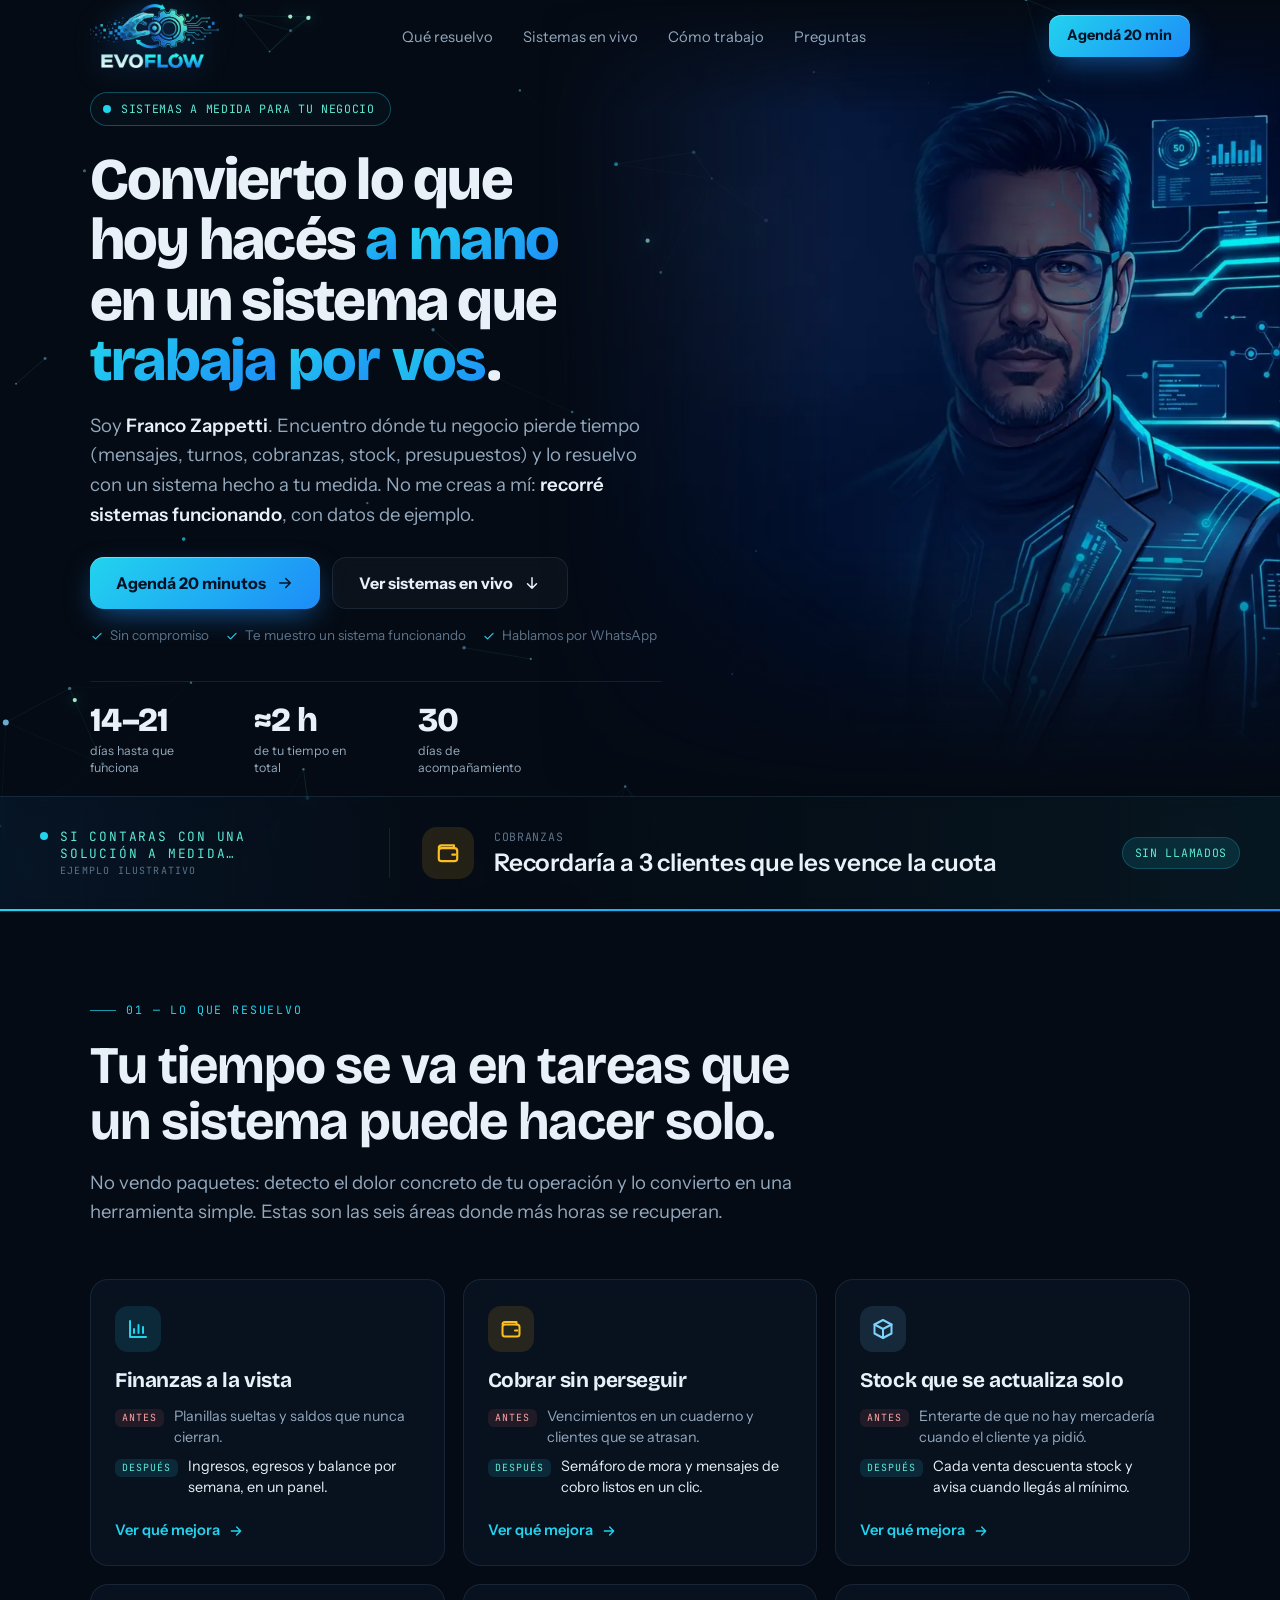
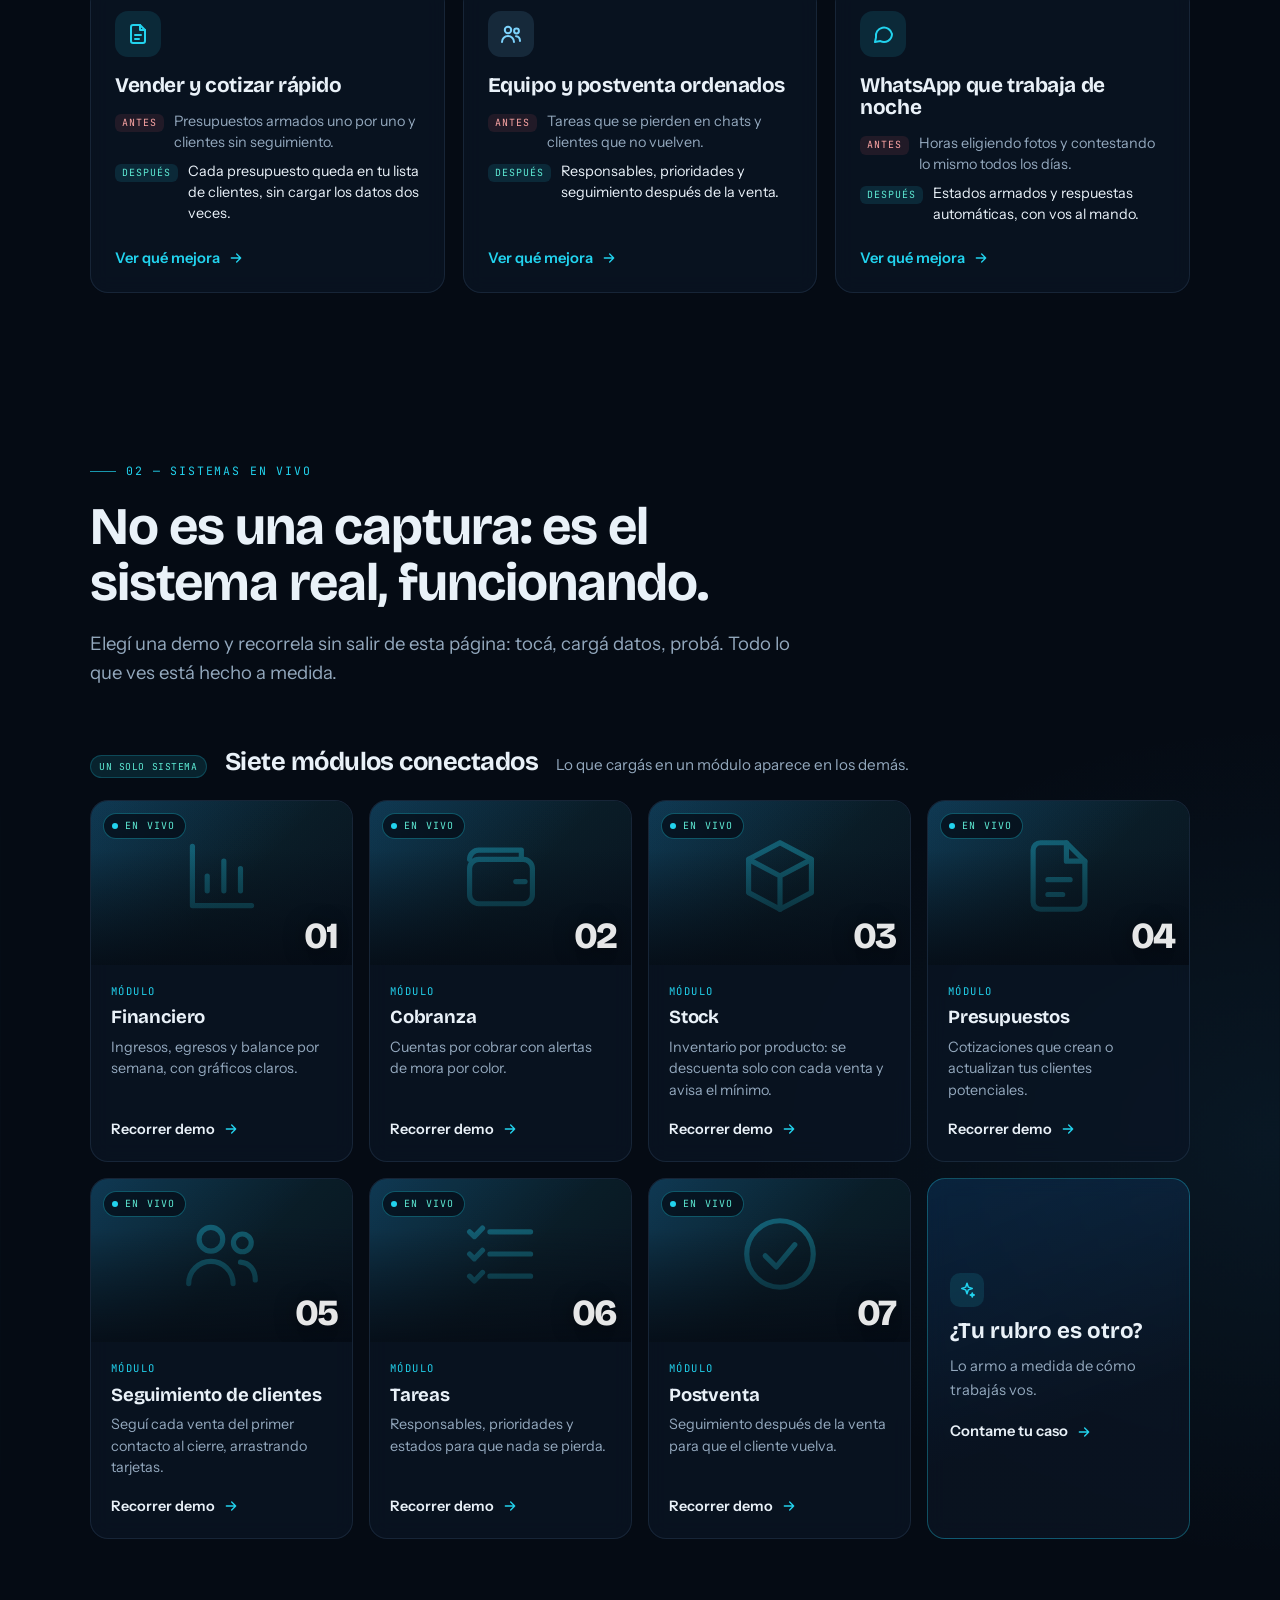
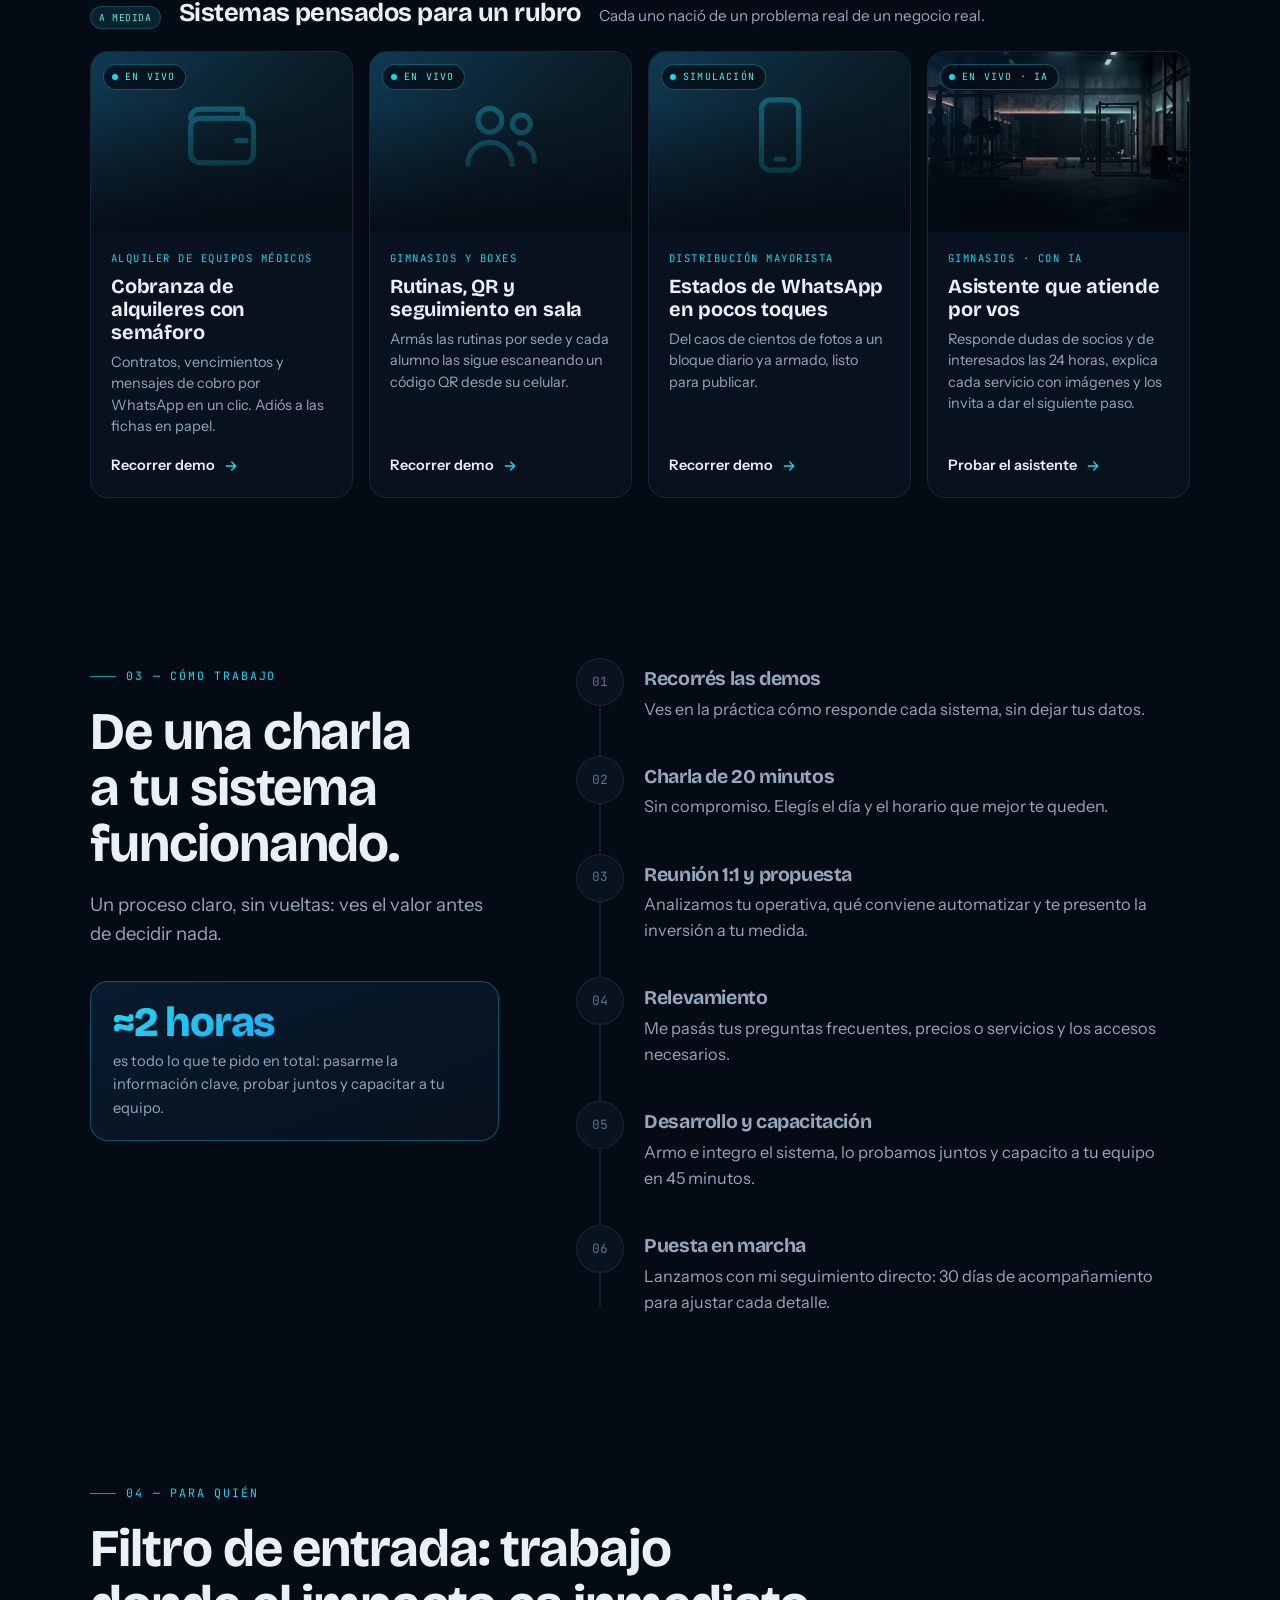
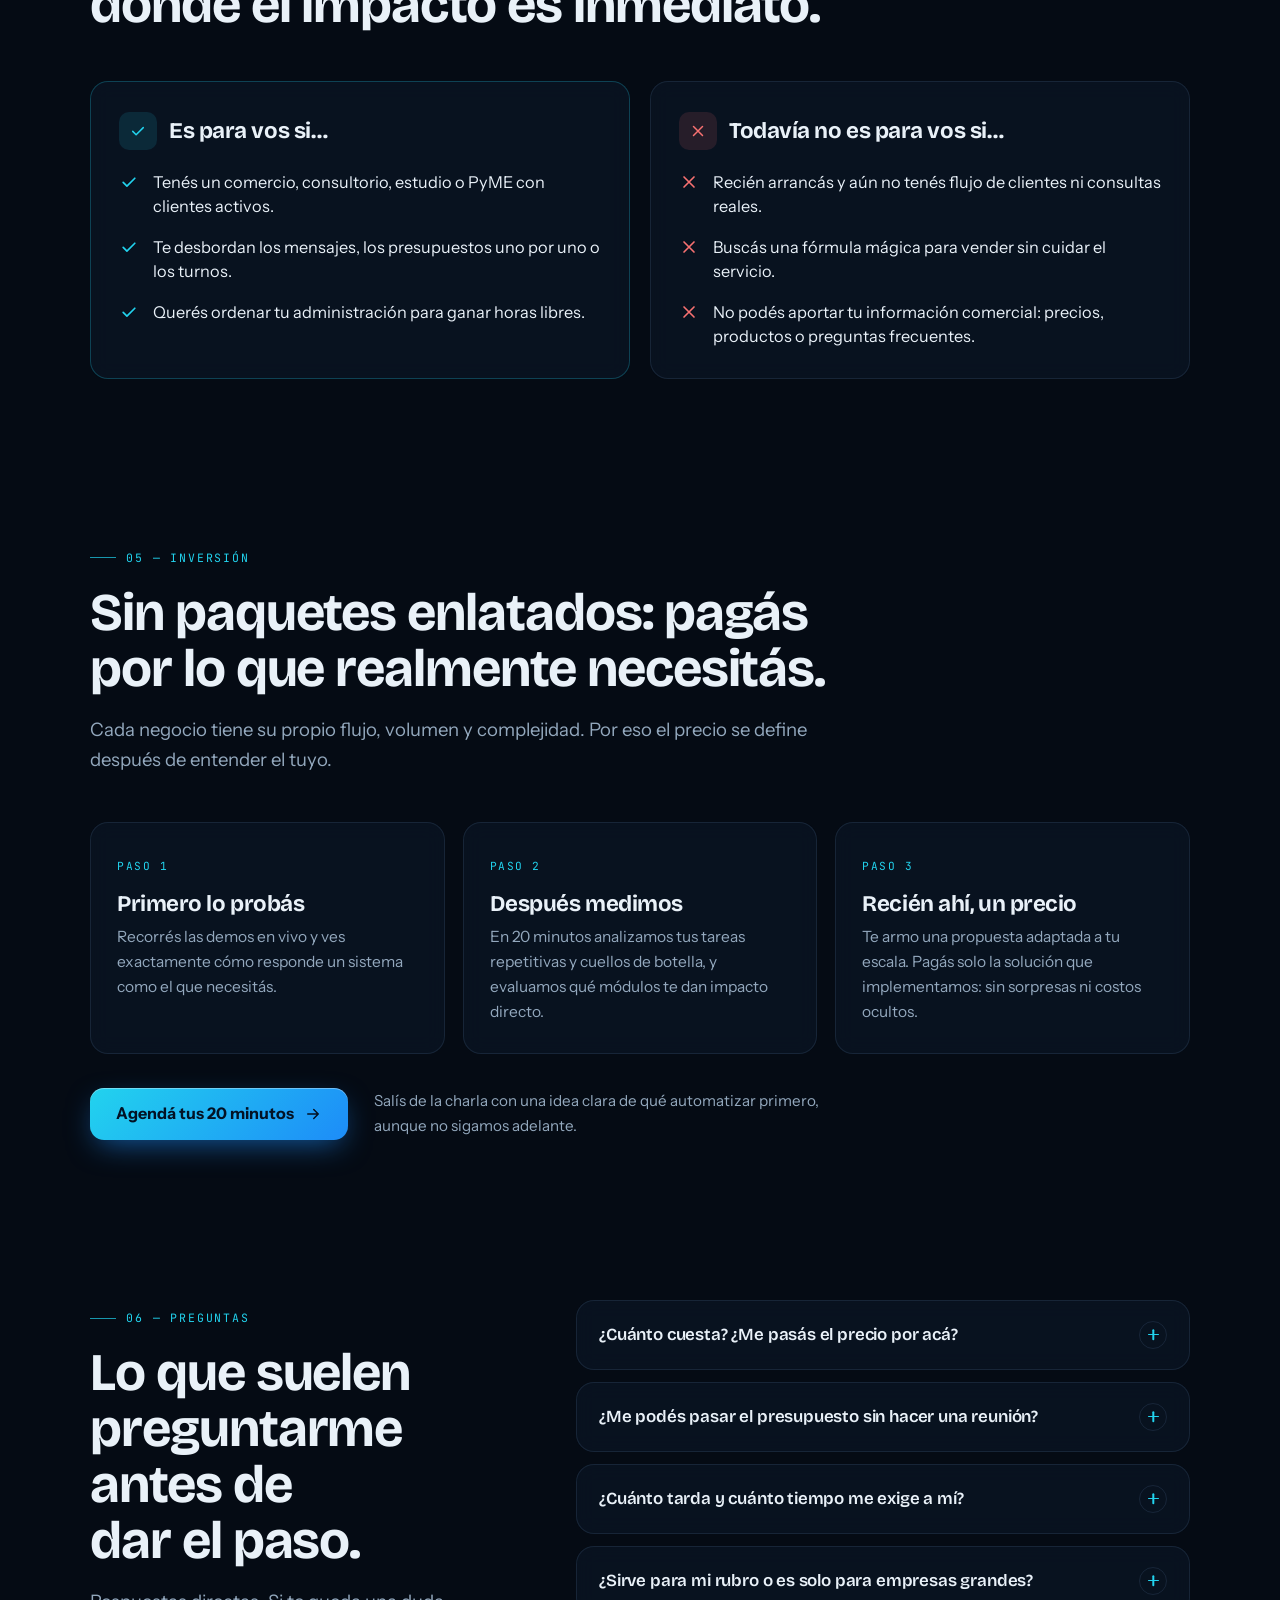
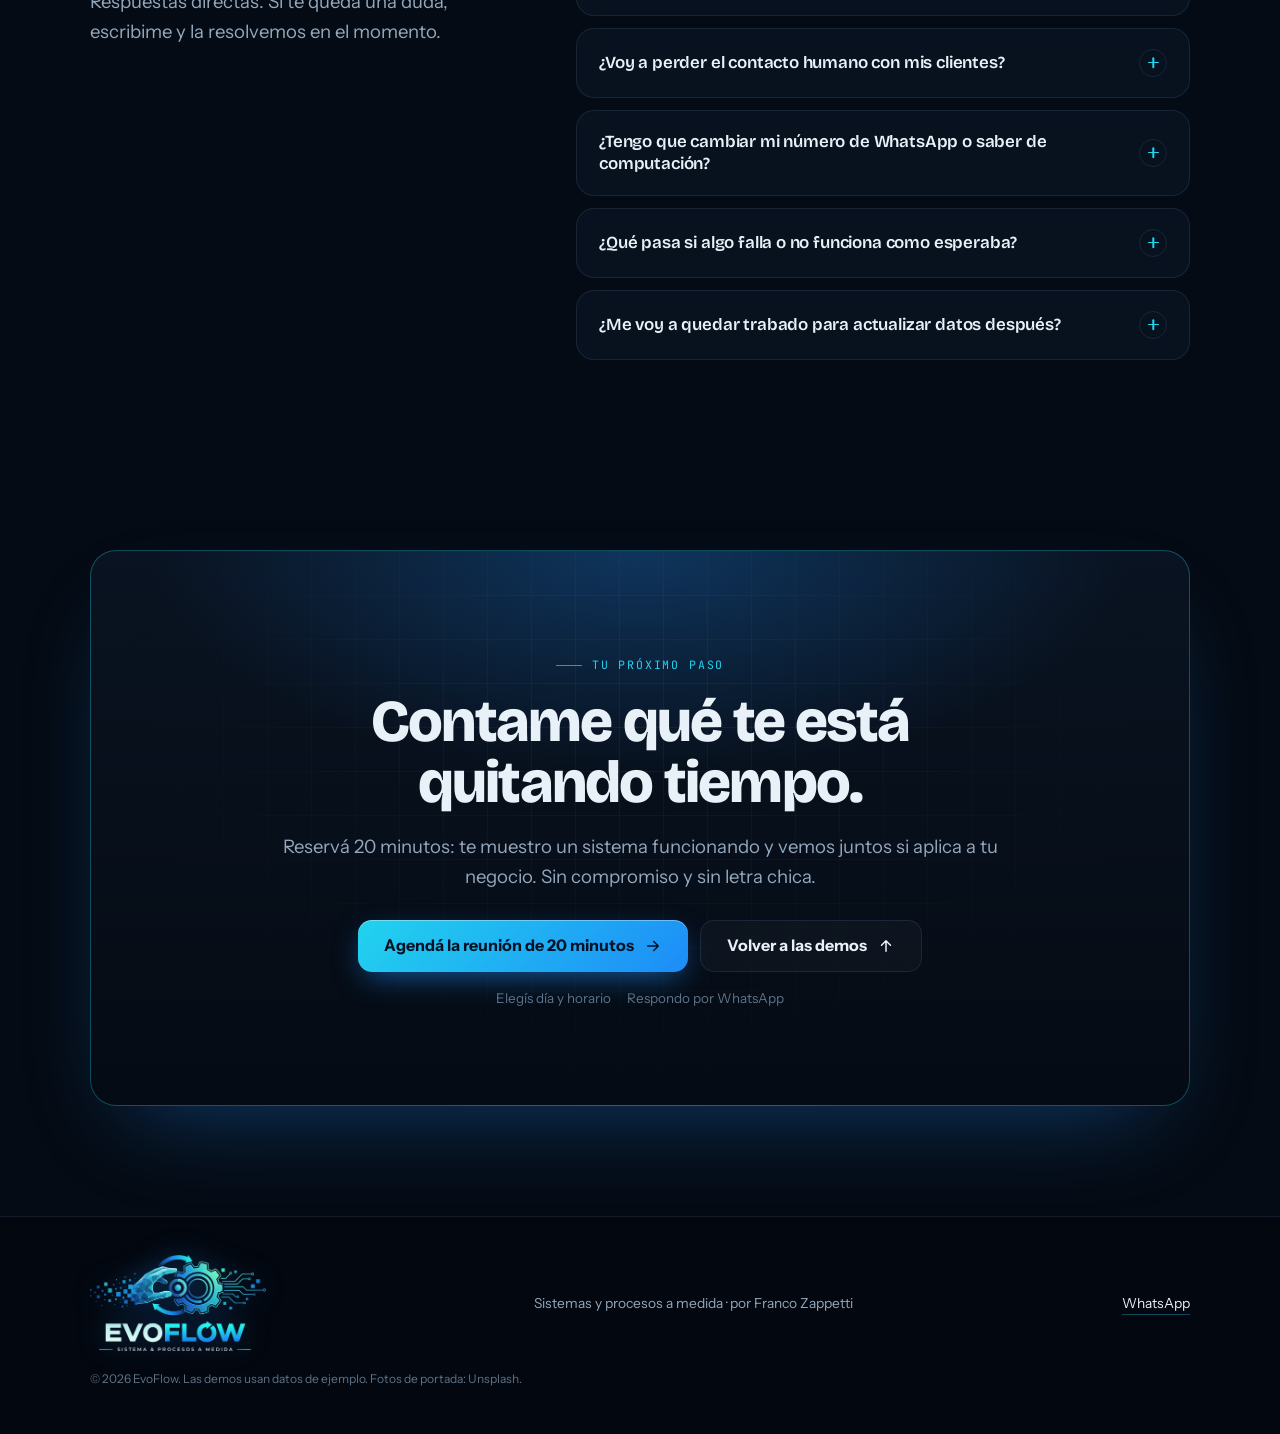
==== index.html @ 4f6dc331 "Add files via upload" ====
<!DOCTYPE html>
<html lang="es-AR">
<head>
<meta charset="utf-8">
<meta name="viewport" content="width=device-width,initial-scale=1,viewport-fit=cover">
<title>EvoFlow · Sistemas y procesos a medida | Franco Zappetti</title>
<meta name="description" content="Convierto lo que hoy hacés a mano en un sistema que trabaja por vos: cobranzas, stock, presupuestos, turnos y WhatsApp. Recorré demos reales y agendá 20 minutos.">
<meta name="theme-color" content="#050b14">
<meta property="og:type" content="website">
<meta property="og:locale" content="es_AR">
<meta property="og:title" content="EvoFlow · Sistemas y procesos a medida | Franco Zappetti">
<meta property="og:description" content="Convierto lo que hoy hacés a mano en un sistema que trabaja por vos: cobranzas, stock, presupuestos, turnos y WhatsApp. Recorré demos reales y agendá 20 minutos.">
<link rel="icon" type="image/webp" href="assets/evoflow-icon.webp">
<link rel="preload" as="image" href="hero-bg.webp" type="image/webp" fetchpriority="high">
<link rel="preconnect" href="https://fonts.googleapis.com">
<link rel="preconnect" href="https://fonts.gstatic.com" crossorigin>
<link rel="preconnect" href="https://images.unsplash.com" crossorigin>
<link rel="stylesheet" href="https://fonts.googleapis.com/css2?family=Bricolage+Grotesque:opsz,wght@12..96,600;12..96,700;12..96,800&family=Instrument+Sans:wght@400;500;600;700&family=JetBrains+Mono:wght@400;500&display=swap">
<script>document.documentElement.className+=" js"</script>
<style>
/* ==========================================================================
   EvoFlow · Portafolio comercial v3
   Sistema de diseño: azul noche + azul eléctrico/cian (acción) + aqua (luz)
   Tipografía: Bricolage Grotesque (títulos) · Instrument Sans (texto) · JetBrains Mono (etiquetas)
   ========================================================================== */
:root{
  --bg:#050b14; --bg-2:#08131f;
  --panel:rgba(11,21,36,.72); --panel-solid:#0b1524;
  --line:rgba(148,197,255,.11); --line-2:rgba(34,211,238,.32);
  --tx:#e9f1f8; --mut:#93a8bd; --dim:#5d7389;
  --em:#1d8cf8; --em-2:#22d3ee; --em-3:#5eead4; --cy:#7dd3fc;
  --red:#f87171; --amber:#fbbf24;
  --grad:linear-gradient(135deg,#22d3ee 0%,#1d8cf8 100%);
  --f-display:"Bricolage Grotesque","Segoe UI",system-ui,sans-serif;
  --f-body:"Instrument Sans","Segoe UI",system-ui,-apple-system,sans-serif;
  --f-mono:"JetBrains Mono",ui-monospace,SFMono-Regular,Menlo,Consolas,monospace;
  --r-s:12px; --r-m:18px; --r-l:26px;
  --gut:clamp(18px,4.5vw,40px);
  --maxw:1180px;
  --ease:cubic-bezier(.22,.8,.24,1);
}
*{box-sizing:border-box;margin:0;padding:0}
html{scroll-behavior:smooth;-webkit-text-size-adjust:100%;background:var(--bg)}
body{
  font-family:var(--f-body);font-size:1.02rem;line-height:1.6;color:var(--tx);
  background:
    radial-gradient(1100px 700px at 12% -10%,rgba(29,140,248,.10),transparent 60%),
    radial-gradient(900px 700px at 100% 35%,rgba(56,189,248,.07),transparent 60%),
    var(--bg);
  overflow-x:hidden;min-height:100vh;
}
img{max-width:100%;display:block}
svg{fill:none;stroke:currentColor;stroke-width:2;stroke-linecap:round;stroke-linejoin:round}
a{color:inherit;text-decoration:none}
button{font:inherit;color:inherit;background:none;border:0;cursor:pointer}
:focus-visible{outline:2px solid var(--em-2);outline-offset:3px;border-radius:6px}
::selection{background:rgba(34,211,238,.32)}
::-webkit-scrollbar{width:8px;height:8px}
::-webkit-scrollbar-track{background:var(--bg)}
::-webkit-scrollbar-thumb{background:#16283b;border-radius:6px}
::-webkit-scrollbar-thumb:hover{background:var(--em)}
.sr{position:absolute;width:1px;height:1px;overflow:hidden;clip:rect(0 0 0 0);white-space:nowrap}

/* Fondo animado (red de nodos) */
#net{position:fixed;inset:0;width:100%;height:100%;z-index:0;pointer-events:none}
main,header.nav,footer,.progress{position:relative;z-index:2}
.wrap{width:100%;max-width:var(--maxw);margin:0 auto;padding-inline:var(--gut)}
section{position:relative;padding-block:clamp(52px,6.5vw,80px);scroll-margin-top:72px}

/* Barra de progreso de lectura */
.progress{position:fixed;top:0;left:0;height:2px;width:100%;z-index:200;transform-origin:0 50%;transform:scaleX(0);background:var(--grad);box-shadow:0 0 12px rgba(34,211,238,.7)}

/* Tipografía base */
.eyebrow{font-family:var(--f-mono);font-size:.72rem;letter-spacing:.16em;text-transform:uppercase;color:var(--em-2);display:inline-flex;align-items:center;gap:10px;margin-bottom:18px}
.eyebrow::before{content:"";width:26px;height:1px;background:var(--em-2);opacity:.7}
h1,h2,h3{font-family:var(--f-display);letter-spacing:-.02em;line-height:1.06;font-weight:700}
h2.title{font-size:clamp(1.95rem,4.8vw,3.3rem);max-width:20ch;text-wrap:balance}
h2.title.wide{max-width:26ch}
.lead{color:var(--mut);font-size:clamp(1rem,1.7vw,1.16rem);max-width:60ch;margin-top:18px;text-wrap:pretty}
.lead strong{color:var(--tx);font-weight:600}
.hl{background:var(--grad);-webkit-background-clip:text;background-clip:text;color:transparent}
.mono{font-family:var(--f-mono)}

/* Botones */
.btn{position:relative;display:inline-flex;align-items:center;justify-content:center;gap:10px;min-height:52px;padding:14px 26px;border-radius:14px;font-weight:700;font-size:1rem;line-height:1.2;text-align:center;transition:transform .25s var(--ease),box-shadow .25s var(--ease),background .25s,border-color .25s;overflow:hidden;isolation:isolate}
.btn svg{width:18px;height:18px;flex:none;transition:transform .25s var(--ease)}
.btn-primary{color:#031225;background:var(--grad);box-shadow:0 10px 30px -8px rgba(29,140,248,.65),inset 0 1px 0 rgba(255,255,255,.35)}
.btn-primary::after{content:"";position:absolute;inset:0;background:linear-gradient(105deg,transparent 30%,rgba(255,255,255,.55) 50%,transparent 70%);transform:translateX(-120%);z-index:-1;animation:sweep 4.5s var(--ease) infinite 1.2s}
.btn-primary:hover{transform:translateY(-2px);box-shadow:0 16px 38px -8px rgba(29,140,248,.85),inset 0 1px 0 rgba(255,255,255,.4)}
.btn-primary:hover svg{transform:translateX(4px)}
.btn-ghost{color:var(--tx);border:1px solid var(--line);background:rgba(255,255,255,.03);backdrop-filter:blur(8px)}
.btn-ghost:hover{border-color:var(--line-2);background:rgba(34,211,238,.07);transform:translateY(-2px)}
.btn-ghost:hover svg{transform:translateY(3px)}
.btn-sm{min-height:42px;padding:9px 18px;font-size:.9rem;border-radius:12px}
@keyframes sweep{0%,60%{transform:translateX(-120%)}100%{transform:translateX(120%)}}

/* Header */
header.nav{position:fixed;top:0;left:0;right:0;z-index:150;transition:background .3s,border-color .3s,backdrop-filter .3s;border-bottom:1px solid transparent}
header.nav.scrolled{background:rgba(5,11,20,.78);backdrop-filter:blur(16px);-webkit-backdrop-filter:blur(16px);border-color:var(--line)}
.nav-in{display:flex;align-items:center;justify-content:space-between;gap:16px;height:72px}
.brand{display:flex;align-items:center;gap:11px;font-family:var(--f-display);font-weight:800;font-size:1.28rem;letter-spacing:-.02em}
.brand img{width:auto;height:38px;object-fit:contain;filter:drop-shadow(0 0 10px rgba(29,140,248,.45))}
.brand span{text-transform:uppercase;letter-spacing:.01em}
.brand em{font-style:normal;background:linear-gradient(90deg,#22d3ee,#1d8cf8);-webkit-background-clip:text;background-clip:text;color:transparent}
.nav-links{display:flex;gap:30px;list-style:none}
.nav-links a{font-size:.92rem;color:var(--mut);transition:color .2s;position:relative;padding:6px 0}
.nav-links a::after{content:"";position:absolute;left:0;right:0;bottom:0;height:1px;background:var(--em-2);transform:scaleX(0);transform-origin:0 50%;transition:transform .3s var(--ease)}
.nav-links a:hover{color:var(--tx)}.nav-links a:hover::after{transform:scaleX(1)}

/* Hero */
.hero{min-height:100svh;padding-top:104px;padding-bottom:56px;display:flex;align-items:center;overflow:hidden}
.hero-portrait{position:absolute;top:0;right:0;width:58%;height:100%;z-index:1;pointer-events:none;
  -webkit-mask-image:linear-gradient(90deg,transparent 0%,#000 40%),linear-gradient(180deg,transparent 0,#000 14%,#000 68%,transparent 100%);
  -webkit-mask-composite:source-in;mask-image:linear-gradient(90deg,transparent 0%,#000 40%),linear-gradient(180deg,transparent 0,#000 14%,#000 68%,transparent 100%);mask-composite:intersect}
.hero-portrait img{width:100%;height:100%;object-fit:cover;object-position:60% 18%;mix-blend-mode:screen;opacity:.95;transition:transform .4s ease-out;will-change:transform}
.hero-grid{position:relative;z-index:3;display:grid;grid-template-columns:minmax(0,1.08fr) minmax(0,.92fr);gap:40px;align-items:center;width:100%}
.pill{display:inline-flex;align-items:center;gap:10px;padding:7px 15px 7px 12px;border-radius:99px;border:1px solid var(--line-2);background:rgba(8,19,31,.7);backdrop-filter:blur(10px);font-family:var(--f-mono);font-size:.72rem;letter-spacing:.06em;color:var(--em-3);text-transform:uppercase;margin-bottom:24px}
.dot{width:8px;height:8px;border-radius:50%;background:var(--em-2);box-shadow:0 0 0 0 rgba(34,211,238,.6);animation:ping 2.2s infinite;flex:none}
@keyframes ping{0%{box-shadow:0 0 0 0 rgba(34,211,238,.55)}80%,100%{box-shadow:0 0 0 10px rgba(34,211,238,0)}}
.hero h1{font-size:clamp(2.1rem,4.6vw,3.7rem);font-weight:800;line-height:1.02;letter-spacing:-.03em;text-wrap:balance}
.hero .lead{max-width:54ch;margin-top:20px}
.cta-row{display:flex;flex-wrap:wrap;gap:12px;margin-top:28px}
.micro{margin-top:16px;font-size:.84rem;color:var(--dim);display:flex;flex-wrap:wrap;gap:6px 16px}
.micro span{display:inline-flex;align-items:center;gap:6px}
.micro svg{width:14px;height:14px;color:var(--em-2)}
.proof{display:grid;grid-template-columns:repeat(3,auto);justify-content:start;gap:clamp(18px,4vw,44px);margin-top:34px;padding-top:22px;border-top:1px solid var(--line)}
.proof b{display:block;font-family:var(--f-display);font-size:clamp(1.5rem,3vw,2.1rem);font-weight:800;letter-spacing:-.02em;line-height:1}
.proof span{display:block;margin-top:6px;font-size:.78rem;color:var(--mut);max-width:15ch;line-height:1.3}
/* palabras animadas del H1 */
.js .w{display:inline-block;overflow:hidden;vertical-align:top;padding-bottom:.08em;margin-bottom:-.08em}
.js .wi{display:inline-block;transform:translateY(105%);animation:rise .9s var(--ease) forwards;animation-delay:calc(.18s + var(--i)*.06s)}
@keyframes rise{to{transform:none}}
.js .split .hl{background:none;-webkit-background-clip:border-box;background-clip:border-box;color:inherit}
.js .split .hl .wi{background:var(--grad);-webkit-background-clip:text;background-clip:text;color:transparent;padding-right:.04em}

/* Feed de actividad (capacidades en acción) */
.feed{justify-self:end;width:min(340px,100%);align-self:end;background:var(--panel);border:1px solid var(--line);border-radius:var(--r-m);backdrop-filter:blur(14px);-webkit-backdrop-filter:blur(14px);box-shadow:0 30px 60px -20px rgba(0,0,0,.7),0 0 0 1px rgba(34,211,238,.05);overflow:hidden;margin-top:auto}
.feed-h{display:flex;align-items:center;justify-content:space-between;padding:13px 16px;border-bottom:1px solid var(--line);font-family:var(--f-mono);font-size:.68rem;letter-spacing:.1em;text-transform:uppercase;color:var(--mut)}
.feed-h i{display:inline-flex;align-items:center;gap:7px;font-style:normal;color:var(--em-3)}
.ico{flex:none;width:34px;height:34px;border-radius:10px;display:grid;place-items:center;background:rgba(34,211,238,.12);color:var(--em-2)}
.ico svg{width:18px;height:18px}
.ico.warn{background:rgba(251,191,36,.12);color:var(--amber)}
.ico.info{background:rgba(125,211,252,.12);color:var(--cy)}

/* Ticker */
.ticker{padding-block:0;border-block:1px solid var(--line);background:rgba(5,11,20,.55);backdrop-filter:blur(6px);overflow:hidden}
.ticker-track{display:flex;gap:0;width:max-content;animation:marquee 40s linear infinite}
.ticker:hover .ticker-track{animation-play-state:paused}
.ticker span{display:inline-flex;align-items:center;gap:26px;padding:20px 13px 20px 0;font-family:var(--f-mono);font-size:.8rem;letter-spacing:.12em;text-transform:uppercase;color:var(--mut);white-space:nowrap}
.ticker span::after{content:"";width:6px;height:6px;border-radius:50%;background:var(--em);opacity:.7}
@keyframes marquee{to{transform:translateX(-25%)}}

/* Tarjetas base con foco de luz que sigue el cursor */
.card{position:relative;background:var(--panel);border:1px solid var(--line);border-radius:var(--r-m);backdrop-filter:blur(10px);-webkit-backdrop-filter:blur(10px);transition:transform .4s var(--ease),border-color .3s,box-shadow .4s}
.card::before{content:"";position:absolute;inset:-1px;border-radius:inherit;pointer-events:none;opacity:0;transition:opacity .35s;background:radial-gradient(360px circle at var(--mx,50%) var(--my,0%),rgba(34,211,238,.16),transparent 55%);z-index:0}
.card:hover{border-color:var(--line-2);transform:translateY(-4px);box-shadow:0 26px 50px -24px rgba(0,0,0,.8),0 0 40px -18px rgba(29,140,248,.5)}
.card:hover::before{opacity:1}
.card>*{position:relative;z-index:1}

/* 01 Lo que resuelvo */
.solve-grid{display:grid;grid-template-columns:repeat(3,1fr);gap:18px;margin-top:52px}
.solve{padding:26px 24px 22px;display:flex;flex-direction:column;gap:12px;min-height:100%}
.solve .ico{width:46px;height:46px;border-radius:13px}.solve .ico svg{width:24px;height:24px}
.solve h3{font-size:1.3rem;margin-top:6px}
.ba{display:grid;gap:8px;margin-top:2px;font-size:.9rem;line-height:1.45}
.ba p{display:grid;grid-template-columns:auto 1fr;gap:10px;align-items:baseline}
.ba i{font-style:normal;font-family:var(--f-mono);font-size:.62rem;letter-spacing:.1em;text-transform:uppercase;padding:2px 7px;border-radius:6px;white-space:nowrap}
.ba .b i{color:#fca5a5;background:rgba(248,113,113,.1)}
.ba .a i{color:var(--em-3);background:rgba(34,211,238,.12)}
.ba .b{color:var(--mut)}
.solve .more{margin-top:auto;padding-top:10px;font-weight:600;font-size:.92rem;color:var(--em-2);display:inline-flex;align-items:center;gap:8px}
.solve .more svg{width:16px;height:16px;transition:transform .25s var(--ease)}
.solve:hover .more svg{transform:translateX(5px)}

/* 02 Catálogo */
.cat-head{display:flex;flex-wrap:wrap;align-items:flex-end;justify-content:space-between;gap:24px}
.group{margin-top:60px}
.group-h{display:flex;flex-wrap:wrap;align-items:baseline;gap:6px 18px;margin-bottom:22px}
.group-h h3{font-size:clamp(1.25rem,2.4vw,1.6rem)}
.group-h p{color:var(--mut);font-size:.95rem}
.chip{font-family:var(--f-mono);font-size:.66rem;letter-spacing:.12em;text-transform:uppercase;color:var(--em-3);border:1px solid var(--line-2);border-radius:99px;padding:3px 10px;background:rgba(34,211,238,.06)}
.demos{display:grid;gap:16px}
.demos.mod{grid-template-columns:repeat(4,1fr)}
.demos.big{grid-template-columns:repeat(4,1fr);gap:16px}
.demo{display:flex;flex-direction:column;overflow:hidden;height:100%}
.cover{display:block;position:relative;aspect-ratio:16/10;overflow:hidden;background:linear-gradient(135deg,#0d2a33,#08131f);isolation:isolate}
.demos.big .cover{aspect-ratio:16/11}
.cover img{position:absolute;inset:0;width:100%;height:100%;object-fit:cover;filter:saturate(.85) brightness(.82) contrast(1.05);transform:scale(1.001);transition:transform .9s var(--ease),filter .5s}
.cover::after{content:"";position:absolute;inset:0;z-index:1;background:linear-gradient(180deg,rgba(5,11,20,.05) 30%,rgba(5,11,20,.85) 100%),linear-gradient(135deg,rgba(29,140,248,.18),transparent 55%)}
.demo:hover .cover img{transform:scale(1.07);filter:saturate(1) brightness(.95) contrast(1.05)}
.tag{position:absolute;z-index:2;top:12px;left:12px;display:inline-flex;align-items:center;gap:7px;padding:4px 10px 4px 8px;border-radius:99px;background:rgba(5,11,20,.72);backdrop-filter:blur(8px);border:1px solid rgba(34,211,238,.35);font-family:var(--f-mono);font-size:.62rem;letter-spacing:.12em;text-transform:uppercase;color:var(--em-3)}
.tag .dot{width:6px;height:6px}
.num{position:absolute;z-index:2;right:14px;bottom:10px;font-family:var(--f-display);font-weight:800;font-size:2.3rem;line-height:1;color:rgba(255,255,255,.9);letter-spacing:-.04em;text-shadow:0 2px 20px rgba(0,0,0,.6)}
.demo-b{display:flex;flex-direction:column;gap:8px;padding:18px 20px 20px;flex:1}
.demo-b .rub{font-family:var(--f-mono);font-size:.66rem;letter-spacing:.14em;text-transform:uppercase;color:var(--em-2)}
.demo-b h4{font-family:var(--f-display);font-size:1.16rem;font-weight:700;letter-spacing:-.01em;line-height:1.15}
.demos.big .demo-b h4{font-size:1.25rem}
.demo-b p{font-size:.9rem;color:var(--mut);line-height:1.5}
.demo-b .go{margin-top:auto;padding-top:8px;display:inline-flex;align-items:center;gap:8px;font-weight:600;font-size:.9rem;color:var(--tx)}
.demo .go svg{width:16px;height:16px;color:var(--em-2);transition:transform .25s var(--ease)}
.demo:hover .go svg{transform:translateX(5px)}
.demo.more{justify-content:center;align-items:flex-start;padding:26px 22px;gap:12px;background:linear-gradient(160deg,rgba(29,140,248,.16),rgba(11,21,36,.72) 65%);border-color:var(--line-2)}
.demo.more .go{margin-top:6px;font-weight:600;font-size:.92rem;display:inline-flex;align-items:center;gap:8px}
.demo.more h4{font-family:var(--f-display);font-size:1.4rem;line-height:1.1}
.demo.more p{color:var(--mut);font-size:.92rem}

/* 03 Proceso */
.proc{display:grid;grid-template-columns:minmax(0,.8fr) minmax(0,1.2fr);gap:clamp(30px,6vw,90px);align-items:start}
.proc-side{position:sticky;top:110px}
.effort{margin-top:32px;padding:20px 22px;border-radius:var(--r-m);border:1px solid var(--line-2);background:linear-gradient(160deg,rgba(29,140,248,.12),rgba(11,21,36,.6))}
.effort b{font-family:var(--f-display);font-size:2.6rem;font-weight:800;letter-spacing:-.03em;line-height:1;display:block}
.effort span{display:block;margin-top:6px;color:var(--mut);font-size:.92rem}
.steps{position:relative;list-style:none;--p:0;padding-left:0}
.steps::before,.steps::after{content:"";position:absolute;left:23px;top:8px;width:2px;border-radius:2px}
.steps::before{bottom:8px;background:var(--line)}
.steps::after{height:calc((100% - 16px)*var(--p));background:var(--grad);box-shadow:0 0 14px rgba(34,211,238,.6)}
.step{position:relative;display:grid;grid-template-columns:48px 1fr;gap:20px;padding-bottom:34px}
.step:last-child{padding-bottom:0}
.step .n{position:relative;z-index:1;width:48px;height:48px;border-radius:50%;display:grid;place-items:center;background:var(--bg-2);border:1px solid var(--line);font-family:var(--f-mono);font-size:.8rem;color:var(--dim);transition:all .5s var(--ease)}
.step.on .n{border-color:var(--em-2);color:#031225;background:var(--grad);box-shadow:0 0 0 6px rgba(34,211,238,.1),0 0 24px rgba(34,211,238,.5)}
.step h3{font-size:1.22rem;padding-top:11px;transition:color .4s}
.step p{color:var(--mut);margin-top:6px;max-width:48ch}
.step:not(.on) h3{color:var(--mut)}

/* 04 Para quién */
.fit{display:grid;grid-template-columns:1fr 1fr;gap:20px;margin-top:48px}
.fit .card{padding:30px 28px}
.fit h3{font-size:1.4rem;display:flex;align-items:center;gap:12px;margin-bottom:20px}
.fit h3 .ico{width:38px;height:38px}
.fit .no h3 .ico{background:rgba(248,113,113,.12);color:var(--red)}
.fit .yes{border-color:rgba(34,211,238,.25)}
.fit ul{list-style:none;display:grid;gap:16px}
.fit li{display:grid;grid-template-columns:22px 1fr;gap:12px;color:var(--tx);line-height:1.5}
.fit li svg{width:20px;height:20px;margin-top:2px}
.fit .yes li svg{color:var(--em-2)}.fit .no li svg{color:var(--red)}

/* 05 Inversión */
.inv{display:grid;grid-template-columns:repeat(3,1fr);gap:18px;margin-top:48px}
.inv .card{padding:28px 26px}
.inv .k{font-family:var(--f-mono);font-size:.7rem;letter-spacing:.14em;color:var(--em-2);text-transform:uppercase}
.inv h3{font-size:1.4rem;margin:14px 0 10px}
.inv p{color:var(--mut);font-size:.97rem}
.inv-cta{margin-top:34px;display:flex;flex-wrap:wrap;align-items:center;gap:18px 26px}
.inv-cta p{color:var(--mut);max-width:46ch;font-size:.95rem}

/* 06 FAQ */
.faq{display:grid;grid-template-columns:minmax(0,.8fr) minmax(0,1.2fr);gap:clamp(30px,6vw,90px);align-items:start}
.faq-list{display:grid;gap:12px}
.faq>div:first-child{position:sticky;top:110px}
@media (max-width:900px){.faq>div:first-child{position:static}}
.qa{border:1px solid var(--line);border-radius:var(--r-m);background:var(--panel);backdrop-filter:blur(10px);transition:border-color .3s,background .3s}
.qa.open{border-color:var(--line-2);background:linear-gradient(180deg,rgba(29,140,248,.07),var(--panel))}
.qa button{width:100%;display:flex;justify-content:space-between;align-items:center;gap:18px;text-align:left;padding:20px 22px;min-height:64px;font-family:var(--f-display);font-weight:600;font-size:1.06rem;line-height:1.3;letter-spacing:-.01em}
.qa button i{flex:none;width:28px;height:28px;border-radius:50%;border:1px solid var(--line);display:grid;place-items:center;position:relative;transition:transform .4s var(--ease),background .3s,border-color .3s}
.qa button i::before,.qa button i::after{content:"";position:absolute;width:11px;height:1.6px;background:var(--em-2);border-radius:2px}
.qa button i::after{transform:rotate(90deg);transition:transform .4s var(--ease)}
.qa.open button i{transform:rotate(180deg);background:rgba(34,211,238,.14);border-color:var(--line-2)}
.qa.open button i::after{transform:rotate(0)}
.ans{display:grid;grid-template-rows:0fr;transition:grid-template-rows .45s var(--ease)}
.qa.open .ans{grid-template-rows:1fr}
.ans>div{overflow:hidden}
.ans p{padding:0 22px 22px;color:var(--mut);max-width:62ch}

/* CTA final */
.final{padding-block:clamp(60px,9vw,110px)}
.final-card{position:relative;overflow:hidden;text-align:center;border-radius:var(--r-l);border:1px solid var(--line-2);padding:clamp(44px,8vw,96px) var(--gut);background:radial-gradient(700px 320px at 50% 0%,rgba(29,140,248,.28),transparent 70%),linear-gradient(180deg,rgba(11,21,36,.85),rgba(5,11,20,.9));box-shadow:0 40px 90px -40px rgba(29,140,248,.4)}
.final-card::before{content:"";position:absolute;inset:0;background-image:linear-gradient(var(--line) 1px,transparent 1px),linear-gradient(90deg,var(--line) 1px,transparent 1px);background-size:44px 44px;-webkit-mask-image:radial-gradient(ellipse at 50% 30%,#000,transparent 70%);mask-image:radial-gradient(ellipse at 50% 30%,#000,transparent 70%);opacity:.6;pointer-events:none}
.final-card>*{position:relative}
.final h2{font-size:clamp(2rem,5.4vw,3.7rem);font-weight:800;max-width:18ch;margin:0 auto;text-wrap:balance;line-height:1.03;letter-spacing:-.03em}
.final .lead{margin-inline:auto;text-align:center}
.final .cta-row{justify-content:center}
.final .micro{justify-content:center}

/* Footer */
footer{border-top:1px solid var(--line);padding:38px 0 46px;background:rgba(3,7,13,.7);backdrop-filter:blur(8px)}
.foot{display:flex;flex-wrap:wrap;justify-content:space-between;align-items:center;gap:18px 30px;color:var(--mut);font-size:.86rem}
.foot .brand{font-size:1.1rem;color:var(--tx)}.foot .brand img{width:auto;height:30px}
.foot a:not(.brand){color:var(--tx);border-bottom:1px solid var(--line-2)}
.foot small{display:block;width:100%;color:var(--dim);font-size:.75rem}

/* Botón fijo móvil */
.sticky-cta{position:fixed;left:14px;right:14px;bottom:14px;z-index:140;transform:translateY(160%);transition:transform .5s var(--ease);display:none}
.sticky-cta.show{transform:none}
.sticky-cta .btn{width:100%;box-shadow:0 14px 40px -6px rgba(0,0,0,.8),0 10px 30px -8px rgba(29,140,248,.7)}

/* Visor de demos en vivo */
.viewer{position:fixed;inset:0;z-index:300;display:none;align-items:center;justify-content:center;padding:clamp(0px,2.4vw,28px)}
.viewer.open{display:flex}
.v-back{position:absolute;inset:0;background:rgba(2,6,12,.82);backdrop-filter:blur(10px);opacity:0;transition:opacity .4s}
.v-box{position:relative;width:min(1240px,100%);height:min(880px,100%);display:flex;flex-direction:column;background:var(--panel-solid);border:1px solid var(--line-2);border-radius:var(--r-l);overflow:hidden;box-shadow:0 60px 140px -30px rgba(0,0,0,.9),0 0 80px -30px rgba(29,140,248,.5);opacity:0;transform:translateY(24px) scale(.97);transition:opacity .4s var(--ease),transform .5s var(--ease)}
.viewer.show .v-back{opacity:1}.viewer.show .v-box{opacity:1;transform:none}
.v-top{display:flex;align-items:center;gap:14px;padding:12px 16px;border-bottom:1px solid var(--line);background:rgba(8,19,31,.9)}
.v-dots{display:flex;gap:7px;flex:none}.v-dots i{width:11px;height:11px;border-radius:50%;background:#1b2c40}
.v-dots i:first-child{background:#f87171}.v-dots i:nth-child(2){background:#fbbf24}.v-dots i:nth-child(3){background:#22d3ee}
.v-url{flex:1;min-width:0;font-family:var(--f-mono);font-size:.72rem;color:var(--mut);padding:7px 14px;border-radius:99px;background:rgba(255,255,255,.04);border:1px solid var(--line);white-space:nowrap;overflow:hidden;text-overflow:ellipsis}
.v-actions{display:flex;gap:8px;flex:none}
.v-icon{width:38px;height:38px;border-radius:11px;display:grid;place-items:center;border:1px solid var(--line);color:var(--mut);transition:all .2s}
.v-icon:hover{color:var(--tx);border-color:var(--line-2);background:rgba(34,211,238,.08)}
.v-icon svg{width:18px;height:18px}
.v-icon.on{color:var(--em-2);border-color:var(--line-2);background:rgba(34,211,238,.1)}
.v-stage{position:relative;flex:1;min-height:0;display:flex;justify-content:center;background:radial-gradient(600px 300px at 50% 0%,rgba(29,140,248,.1),transparent),#040910;overflow:hidden}
.v-frame{position:relative;width:100%;height:100%;background:#fff;transition:width .5s var(--ease),border-radius .5s,margin .5s;margin:0}
.v-stage.phone{padding:18px 0}
.v-stage.phone .v-frame{width:min(410px,100%);border-radius:26px;border:6px solid #16283b;box-shadow:0 30px 60px -20px rgba(0,0,0,.8)}
.v-frame iframe{position:absolute;inset:0;width:100%;height:100%;border:0;background:#fff;border-radius:inherit}
.v-load{position:absolute;inset:0;display:grid;place-items:center;background:var(--bg-2);color:var(--mut);font-family:var(--f-mono);font-size:.78rem;letter-spacing:.08em;text-transform:uppercase;z-index:2;transition:opacity .4s;border-radius:inherit}
.v-load.hide{opacity:0;pointer-events:none}
.v-load span{display:flex;align-items:center;gap:12px}
.v-load span::before{content:"";width:18px;height:18px;border-radius:50%;border:2px solid var(--line);border-top-color:var(--em-2);animation:spin .8s linear infinite}
@keyframes spin{to{transform:rotate(360deg)}}
.v-foot{display:flex;flex-wrap:wrap;align-items:center;justify-content:space-between;gap:10px 18px;padding:14px 18px;border-top:1px solid var(--line);background:rgba(8,19,31,.95)}
.v-note{font-size:.8rem;color:var(--dim);max-width:58ch;line-height:1.4}
.v-note b{color:var(--mut);font-weight:600}
.v-foot .grp{display:flex;gap:10px;flex-wrap:wrap}
body.lock{overflow:hidden}

/* Reveal al hacer scroll */
.js [data-r]{opacity:0;transform:translateY(26px);transition:opacity .9s var(--ease),transform .9s var(--ease);transition-delay:calc(var(--d,0) * 90ms)}
.js [data-r].in{opacity:1;transform:none}

/* Responsive */
@media (max-width:1080px){
  .demos.mod{grid-template-columns:repeat(3,1fr)}
  .solve-grid{grid-template-columns:repeat(2,1fr)}
}
@media (max-width:900px){
  .nav-links{display:none}
  .hero{align-items:flex-start;padding-top:96px}
  .hero-grid{grid-template-columns:1fr;gap:34px}
  .hero-portrait{width:100%;height:68svh;
    -webkit-mask-image:linear-gradient(180deg,#000 0,#000 40%,transparent 100%);mask-image:linear-gradient(180deg,#000 0,#000 40%,transparent 100%);-webkit-mask-composite:source-over;mask-composite:add}
  .hero-portrait img{opacity:.36;object-position:68% 4%}
  .feed{justify-self:stretch;width:100%}
    .proc,.faq{grid-template-columns:1fr}
  .proc-side{position:static}
  .demos.big{grid-template-columns:repeat(2,1fr)}
  .fit,.inv{grid-template-columns:1fr}
  .sticky-cta{display:block}
  .v-url{display:none}
  .v-actions{margin-left:auto}
}
@media (max-width:700px){
  section{padding-block:68px}
  .solve-grid{grid-template-columns:1fr;margin-top:38px}
  .cta-row .btn{width:100%}
  .proof{grid-template-columns:repeat(3,1fr);gap:14px}
  .proof span{font-size:.72rem}
  .demos.mod,.demos.big{display:flex;overflow-x:auto;scroll-snap-type:x mandatory;gap:14px;margin-inline:calc(var(--gut) * -1);padding:4px var(--gut) 18px;scrollbar-width:none}
  .demos.mod::-webkit-scrollbar,.demos.big::-webkit-scrollbar{display:none}
  .demos.mod>*,.demos.big>*{flex:0 0 76%;scroll-snap-align:center}
  .viewer{padding:0}.v-box{height:100%;border-radius:0;border:0}
  .v-stage.phone{padding:0}
  .v-stage.phone .v-frame{width:100%;border:0;border-radius:0;box-shadow:none}
  #btnDevice{display:none}
  .v-foot .grp{width:100%}.v-foot .btn{flex:1}
  .nav-in .btn-sm{padding:9px 14px}
}
@media (prefers-reduced-motion:reduce){
  html{scroll-behavior:auto}
  *,*::before,*::after{animation-duration:.001ms !important;animation-iteration-count:1 !important;transition-duration:.001ms !important}
  .js .wi{transform:none}.js [data-r]{opacity:1;transform:none}
  .ticker-track{animation:none}
}

.brand img.logo-full{height:64px;width:auto;filter:drop-shadow(0 0 14px rgba(29,140,248,.35))}
.foot .brand img.logo-full{height:96px}
@media(max-width:640px){.brand img.logo-full{height:53px}}

/* Tarjetas "Lo que resuelvo" como botones */
button.card.solve{text-align:left;font:inherit;color:inherit;width:100%;cursor:pointer;-webkit-appearance:none;appearance:none}
button.card.solve:focus-visible{outline:2px solid var(--em-2);outline-offset:3px}
.viewer .v-url{color:var(--tx)}

/* Panel de beneficios */
.bp{position:fixed;inset:0;z-index:310;display:none;align-items:center;justify-content:center;padding:clamp(0px,3vw,32px)}
.bp.open{display:flex}
.bp-back{position:absolute;inset:0;background:rgba(2,6,12,.82);backdrop-filter:blur(10px);opacity:0;transition:opacity .35s}
.bp-box{position:relative;width:min(720px,100%);max-height:100%;overflow:auto;padding:clamp(24px,4vw,40px);border-radius:var(--r-l);background:linear-gradient(160deg,rgba(29,140,248,.12),transparent 42%),var(--panel-solid);border:1px solid var(--line-2);box-shadow:0 40px 90px -30px rgba(0,0,0,.9),0 0 60px -20px rgba(29,140,248,.35);opacity:0;transform:translateY(18px) scale(.98);transition:opacity .35s var(--ease),transform .45s var(--ease)}
.bp.show .bp-back{opacity:1}.bp.show .bp-box{opacity:1;transform:none}
.bp-x{position:absolute;top:14px;right:14px}
.bp-head{display:flex;align-items:center;gap:16px;padding-right:48px}
.bp-head .ico{width:56px;height:56px;border-radius:16px}.bp-head .ico svg{width:28px;height:28px}
.bp-head .eyebrow{margin-bottom:4px}
.bp-head h3{font-family:var(--f-display);font-size:clamp(1.5rem,3.4vw,2.1rem);line-height:1.08;letter-spacing:-.02em}
.bp-lead{margin-top:20px;color:var(--mut);font-size:1.02rem;line-height:1.65}
.bp-ba{display:grid;gap:10px;margin-top:22px;padding:16px 18px;border-radius:var(--r-s);background:rgba(255,255,255,.03);border:1px solid var(--line);font-size:.94rem;line-height:1.45}
.bp-ba p{display:grid;grid-template-columns:auto 1fr;gap:12px;align-items:baseline}
.bp-ba i{font-style:normal;font-family:var(--f-mono);font-size:.62rem;letter-spacing:.1em;text-transform:uppercase;padding:2px 7px;border-radius:6px;white-space:nowrap}
.bp-ba .b i{color:#fca5a5;background:rgba(248,113,113,.1)}.bp-ba .b{color:var(--mut)}
.bp-ba .a i{color:var(--em-3);background:rgba(34,211,238,.12)}
.bp-sub{margin-top:26px;font-family:var(--f-mono);font-size:.72rem;letter-spacing:.16em;text-transform:uppercase;color:var(--em-2);font-weight:500}
.bp-list{list-style:none;display:grid;gap:12px;margin-top:14px}
.bp-list li{display:grid;grid-template-columns:22px 1fr;gap:12px;align-items:start;line-height:1.5}
.bp-list svg{width:20px;height:20px;margin-top:2px;color:var(--em-2)}
.bp-for{margin-top:22px;padding-top:18px;border-top:1px solid var(--line);color:var(--dim);font-size:.88rem;line-height:1.5}
.bp-foot{display:flex;flex-wrap:wrap;gap:12px;margin-top:24px}
@media(max-width:640px){
  .bp{padding:0;align-items:flex-end}
  .bp-box{border-radius:var(--r-l) var(--r-l) 0 0;max-height:92%;width:100%}
  .bp-foot .btn{flex:1 1 100%}
}
@media(prefers-reduced-motion:reduce){.bp-box,.bp-back{transition:none}}

/* Tarjeta compacta: una tarea por vez */
.feed-h{padding:10px 14px}
.slides{position:relative;height:128px}
.slide{position:absolute;inset:0;display:grid;grid-template-columns:42px 1fr;gap:14px;align-items:center;padding:0 16px;opacity:0;transform:translateY(14px);transition:opacity .5s var(--ease),transform .6s var(--ease);pointer-events:none}
.slide.in{opacity:1;transform:none;pointer-events:auto}
.slide.out{opacity:0;transform:translateY(-14px)}
.slide .ico{width:42px;height:42px;border-radius:12px}
.slide small{display:block;font-family:var(--f-mono);font-size:.64rem;letter-spacing:.06em;text-transform:uppercase;color:var(--dim)}
.slide b{display:block;font-size:1.02rem;font-weight:600;line-height:1.3;margin-top:2px}
.slide .chip{display:inline-block;margin-top:6px}
.chip{font-style:normal;font-family:var(--f-mono);font-size:.6rem;letter-spacing:.06em;text-transform:uppercase;padding:3px 8px;border-radius:99px;white-space:nowrap;color:var(--em-3);background:rgba(34,211,238,.12);border:1px solid rgba(34,211,238,.22)}
.chip.warn{color:var(--amber);background:rgba(251,191,36,.1);border-color:rgba(251,191,36,.25)}
a.slide.cta{background:linear-gradient(90deg,rgba(34,211,238,.14),rgba(29,140,248,.1));color:var(--tx)}
a.slide.cta b{font-size:1rem}
a.slide.cta .go{display:inline-flex;align-items:center;gap:6px;margin-top:6px;font-size:.8rem;font-weight:600;color:var(--em-2)}
a.slide.cta .go svg{width:15px;height:15px;transition:transform .25s var(--ease)}
a.slide.cta:hover .go svg{transform:translateX(4px)}
.feed-bar{height:2px;background:var(--line)}
.feed-bar i{display:block;height:100%;width:0;background:var(--grad)}
.feed-bar i.run{width:100%;transition:width var(--dur,3.4s) linear}
@media(prefers-reduced-motion:reduce){.slide{transition:none}.feed-bar{display:none}}


/* Franja "Sistema en marcha": integrada entre el hero y la primera sección */
@media(min-width:901px){.hero{min-height:calc(100svh - 84px)}}
.live{position:relative;border-block:1px solid var(--line);background:linear-gradient(90deg,rgba(29,140,248,.08),rgba(5,11,20,.7) 40%,rgba(34,211,238,.06));backdrop-filter:blur(8px)}
.live-in{display:flex;align-items:center;gap:26px;min-height:84px}
.live-l{flex:none;display:inline-flex;flex-direction:column;gap:2px;padding-right:26px;border-right:1px solid var(--line);font-family:var(--f-mono);font-size:.72rem;letter-spacing:.14em;text-transform:uppercase;color:var(--em-3);position:relative;padding-left:20px}
.live-l .dot{position:absolute;left:0;top:4px}
.live-l small{font-size:.6rem;letter-spacing:.12em;color:var(--dim)}
.live .slides{flex:1;min-width:0;height:84px}
.live .slide{grid-template-columns:40px minmax(0,1fr) auto;gap:14px;padding:0}
.live .slide .ico{width:40px;height:40px}
.live .slide b{font-size:1.06rem;margin-top:1px}
.live .slide .chip{margin:0}
.live .slide small{margin-bottom:1px}
.live a.slide.cta{background:none}
.live a.slide.cta .go{margin:0;white-space:nowrap;font-size:.86rem}
.live a.slide.cta b{font-size:1.06rem;color:var(--tx)}
.live a.slide.cta:hover b{color:var(--em-2)}
@media(max-width:700px){
  .live-in{flex-direction:column;align-items:stretch;gap:0;min-height:0;padding-top:12px}
  .live-l{flex-direction:row;align-items:center;gap:10px;border-right:0;padding:0 0 0 20px}
  .live-l small::before{content:"· "}
  .live .slides{height:88px}
  .live .slide{grid-template-columns:38px minmax(0,1fr);gap:12px}
  .live .slide .chip,.live a.slide.cta .go{display:none}
  .live .slide b{font-size:1rem}
}
@media(min-width:901px){.hero{padding-top:92px;padding-bottom:20px}}
@media(max-width:700px){.live-l{margin-bottom:6px}.live-in{padding-bottom:6px}.live .slides{height:84px}}

/* Franja más grande y de lectura pausada */
.live .wrap{max-width:1360px}
.live-in{min-height:112px;gap:32px}
.live .slides{height:112px}
.live-l{font-size:.84rem;padding-right:32px}
.live-l small{font-size:.62rem}
.live .slide{grid-template-columns:52px minmax(0,1fr) auto;gap:20px}
.live .slide .ico{width:52px;height:52px;border-radius:15px}
.live .slide .ico svg{width:26px;height:26px}
.live .slide small{font-size:.72rem}
.live .slide b,.live a.slide.cta b{font-size:clamp(1.15rem,1.9vw,1.55rem);line-height:1.25;letter-spacing:-.01em}
.live .slide .chip{font-size:.72rem;padding:6px 12px}
.live a.slide.cta .go{font-size:1rem}
.live a.slide.cta .go svg{width:18px;height:18px}
@media(min-width:901px){.hero{min-height:calc(100svh - 112px)}}
@media(max-width:700px){
  .live .slides{height:112px}
  .live .slide{grid-template-columns:44px minmax(0,1fr);gap:14px}
  .live .slide .ico{width:44px;height:44px}
  .live .slide b,.live a.slide.cta b{font-size:1.12rem}
  .live-l{font-size:.78rem}
}
@media(max-width:700px){
  .live .slides{flex:none;width:100%}
  .live-l{flex-wrap:nowrap;white-space:nowrap;font-size:.74rem;letter-spacing:.1em}
  .live-l small{white-space:nowrap}
}

.live-l{max-width:280px;line-height:1.35}
@media(max-width:700px){
  .live-l{max-width:none;flex-wrap:wrap;white-space:normal;row-gap:2px}
  .live-l small::before{content:none}
  .live-l small{flex-basis:100%;padding-left:0}
}

@media(min-width:701px){.live-l{max-width:350px;font-size:.8rem}}
#liveT{text-wrap:balance}

/* Carril de módulos: deriva lenta en celular */
.dup,.swipe-hint{display:none}
@media(max-width:700px){
  .demos.mod>.dup,.demos.big>.dup{display:flex}
  .demos.mod,.demos.big{scroll-snap-type:none;-webkit-overflow-scrolling:touch}
  .swipe-hint{display:flex;align-items:center;gap:8px;margin:-6px 0 12px;font-family:var(--f-mono);font-size:.7rem;letter-spacing:.12em;text-transform:uppercase;color:var(--em-3)}
  .swipe-hint svg{width:16px;height:16px;animation:nudge 1.8s var(--ease) infinite}
  @keyframes nudge{0%,100%{transform:translateX(0)}50%{transform:translateX(7px)}}
  .demos.mod>*,.demos.big>*{animation:bob 8s ease-in-out infinite}
  .demos.mod>*:nth-child(even),.demos.big>*:nth-child(even){animation-delay:-4s}
  @keyframes bob{0%,100%{translate:0 0}50%{translate:0 -5px}}
}
@media(prefers-reduced-motion:reduce){.swipe-hint svg,.demos.mod>*,.demos.big>*{animation:none}}

/* Portadas: si la foto no carga, queda una portada ilustrada (nunca un hueco vacío) */
.cover .art{position:absolute;z-index:0;left:50%;top:46%;width:34%;max-width:96px;aspect-ratio:1;translate:-50% -50%;color:var(--em-2);opacity:.35;fill:none;stroke:currentColor;stroke-width:1.4;stroke-linecap:round;stroke-linejoin:round}
.cover img.x{display:none}
.cover img{z-index:0}
/* Mismas dimensiones en todas las tarjetas "A medida" */
.demos.big .demo-b h4{min-height:calc(1.15em * 2)}
.demos.big .demo-b p{display:-webkit-box;-webkit-box-orient:vertical;-webkit-line-clamp:5;line-clamp:5;overflow:hidden}
@media(max-width:900px){
  .demos.big .demo-b h4{min-height:calc(1.15em * 3)}
  .demos.big .demo-b p{min-height:calc(1.5em * 4)}
}

</style>
</head>
<body>
<svg width="0" height="0" style="position:absolute" aria-hidden="true" focusable="false">
  <defs>
    <symbol id="i-arrow" viewBox="0 0 24 24"><path d="M5 12h14M13 6l6 6-6 6"/></symbol>
    <symbol id="i-down" viewBox="0 0 24 24"><path d="M12 5v14M6 13l6 6 6-6"/></symbol>
    <symbol id="i-check" viewBox="0 0 24 24"><path d="M5 12.5l4.5 4.5L19 7.5"/></symbol>
    <symbol id="i-x" viewBox="0 0 24 24"><path d="M6 6l12 12M18 6L6 18"/></symbol>
    <symbol id="i-ext" viewBox="0 0 24 24"><path d="M14 4h6v6M20 4l-9 9M18 14v5a1 1 0 0 1-1 1H5a1 1 0 0 1-1-1V7a1 1 0 0 1 1-1h5"/></symbol>
    <symbol id="i-chat" viewBox="0 0 24 24"><path d="M21 12a8 8 0 0 1-11.6 7.1L4 20l1-4.6A8 8 0 1 1 21 12z"/></symbol>
    <symbol id="i-cal" viewBox="0 0 24 24"><rect x="3.5" y="5" width="17" height="15.5" rx="3"/><path d="M3.5 10h17M8 3v4M16 3v4M9 15l2 2 4-4"/></symbol>
    <symbol id="i-file" viewBox="0 0 24 24"><path d="M14 3H7a2 2 0 0 0-2 2v14a2 2 0 0 0 2 2h10a2 2 0 0 0 2-2V8z"/><path d="M14 3v5h5M9 13h6M9 17h4"/></symbol>
    <symbol id="i-alert" viewBox="0 0 24 24"><path d="M12 4l9.5 16.5h-19z"/><path d="M12 10v4.5M12 17.5v.1"/></symbol>
    <symbol id="i-box" viewBox="0 0 24 24"><path d="M12 3l8.5 4.5v9L12 21l-8.5-4.5v-9z"/><path d="M3.5 7.5L12 12l8.5-4.5M12 12v9"/></symbol>
    <symbol id="i-ok" viewBox="0 0 24 24"><circle cx="12" cy="12" r="9"/><path d="M8 12.5l3 3 5-6"/></symbol>
    <symbol id="i-wallet" viewBox="0 0 24 24"><path d="M3.5 7.5A2.5 2.5 0 0 1 6 5h11.5v2.5"/><rect x="3.5" y="7.5" width="17" height="12" rx="2.5"/><path d="M16 13.5h2.5"/></symbol>
    <symbol id="i-chart" viewBox="0 0 24 24"><path d="M4 20V4M4 20h16"/><path d="M8 16v-4M12.5 16V8M17 16v-6"/></symbol>
    <symbol id="i-users" viewBox="0 0 24 24"><circle cx="9" cy="8" r="3.2"/><path d="M3 20c0-3.3 2.7-6 6-6s6 2.7 6 6"/><circle cx="17.5" cy="9" r="2.4"/><path d="M17 14.2c2.4.2 4 2 4 4.8"/></symbol>
    <symbol id="i-tasks" viewBox="0 0 24 24"><path d="M9 6h11M9 12h11M9 18h11"/><path d="M3.5 6l1.3 1.3L7 5M3.5 12l1.3 1.3L7 11M3.5 18l1.3 1.3L7 17"/></symbol>
    <symbol id="i-phone" viewBox="0 0 24 24"><rect x="7" y="2.5" width="10" height="19" rx="2.5"/><path d="M11 18.5h2"/></symbol>
    <symbol id="i-monitor" viewBox="0 0 24 24"><rect x="3" y="4" width="18" height="12" rx="2"/><path d="M8 20h8M12 16v4"/></symbol>
    <symbol id="i-spark" viewBox="0 0 24 24"><path d="M12 3l1.8 5.2L19 10l-5.2 1.8L12 17l-1.8-5.2L5 10l5.2-1.8z"/><path d="M19 16l.7 2 2 .7-2 .7-.7 2-.7-2-2-.7 2-.7z"/></symbol>
    <symbol id="i-clock" viewBox="0 0 24 24"><circle cx="12" cy="12" r="9"/><path d="M12 7v5l3.5 2"/></symbol>
  </defs>
</svg>

<canvas id="net" aria-hidden="true"></canvas>
<div class="progress" id="progress" aria-hidden="true"></div>

<header class="nav" id="nav">
  <div class="wrap nav-in">
    <a href="#top" class="brand" aria-label="EvoFlow, ir al inicio">
      <img class="logo-full" src="assets/evoflow-logo.webp" width="129" height="64" alt="EvoFlow">
    </a>
    <ul class="nav-links">
      <li><a href="#resuelvo">Qué resuelvo</a></li>
      <li><a href="#sistemas">Sistemas en vivo</a></li>
      <li><a href="#proceso">Cómo trabajo</a></li>
      <li><a href="#faq">Preguntas</a></li>
    </ul>
    <a class="btn btn-primary btn-sm" data-wa="nav" href="https://wa.me/5493517548151?text=Hola%20Franco%2C%20vi%20tu%20portafolio%20y%20quiero%20agendar%20la%20reuni%C3%B3n%20de%2020%20minutos" target="_blank" rel="noopener">Agendá 20 min</a>
  </div>
</header>

<main id="top">

  <!-- HERO -->
  <section class="hero" aria-labelledby="h1">
    <div class="hero-portrait" aria-hidden="true"><img id="portrait" src="hero-bg.webp" alt="" width="1024" height="1024" fetchpriority="high"></div>
    <div class="wrap hero-grid">
      <div class="hero-copy">
        <span class="pill" data-r style="--d:0"><i class="dot"></i>Sistemas a medida para tu negocio</span>
        <h1 id="h1" class="split">Convierto lo que hoy hacés <span class="hl">a mano</span> en un sistema que <span class="hl">trabaja por vos</span>.</h1>
        <p class="lead" data-r style="--d:3">Soy <strong>Franco Zappetti</strong>. Encuentro dónde tu negocio pierde tiempo (mensajes, turnos, cobranzas, stock, presupuestos) y lo resuelvo con un sistema hecho a tu medida. No me creas a mí: <strong>recorré sistemas funcionando</strong>, con datos de ejemplo.</p>
        <div class="cta-row" data-r style="--d:4">
          <a class="btn btn-primary" data-wa="hero" href="https://wa.me/5493517548151?text=Hola%20Franco%2C%20vi%20tu%20portafolio%20y%20quiero%20agendar%20la%20reuni%C3%B3n%20de%2020%20minutos" target="_blank" rel="noopener">Agendá 20 minutos <svg aria-hidden="true"><use href="#i-arrow"/></svg></a>
          <a class="btn btn-ghost" href="#sistemas">Ver sistemas en vivo <svg aria-hidden="true"><use href="#i-down"/></svg></a>
        </div>
        <p class="micro" data-r style="--d:5">
          <span><svg aria-hidden="true" fill="none" stroke="currentColor" stroke-width="2.2" stroke-linecap="round" stroke-linejoin="round"><use href="#i-check"/></svg>Sin compromiso</span>
          <span><svg aria-hidden="true" fill="none" stroke="currentColor" stroke-width="2.2" stroke-linecap="round" stroke-linejoin="round"><use href="#i-check"/></svg>Te muestro un sistema funcionando</span>
          <span><svg aria-hidden="true" fill="none" stroke="currentColor" stroke-width="2.2" stroke-linecap="round" stroke-linejoin="round"><use href="#i-check"/></svg>Hablamos por WhatsApp</span>
        </p>
        <div class="proof" data-r style="--d:6">
          <div><b>14–21</b><span>días hasta que funciona</span></div>
          <div><b>≈2 h</b><span>de tu tiempo en total</span></div>
          <div><b>30</b><span>días de acompañamiento</span></div>
        </div>
      </div>

    </div>
  </section>

  <!-- FRANJA "SISTEMA EN MARCHA" -->
  <div class="live" id="live" role="region" aria-label="Ejemplos de tareas que tu sistema hace solo">
    <div class="wrap live-in">
      <span class="live-l"><i class="dot"></i><span id="liveT">Si contaras con una solución a medida…</span><small>Ejemplo ilustrativo</small></span>
      <div class="slides" id="feed" aria-live="off"></div>
    </div>
    <div class="feed-bar" aria-hidden="true"><i id="feedBar"></i></div>
  </div>


  <!-- 01 QUÉ RESUELVO -->
  <section id="resuelvo" aria-labelledby="t-resuelvo">
    <div class="wrap">
      <div data-r><span class="eyebrow">01 — Lo que resuelvo</span></div>
      <h2 class="title wide" id="t-resuelvo" data-r style="--d:1">Tu tiempo se va en tareas que un sistema puede hacer solo.</h2>
      <p class="lead" data-r style="--d:2">No vendo paquetes: detecto el dolor concreto de tu operación y lo convierto en una herramienta simple. Estas son las seis áreas donde más horas se recuperan.</p>

      <div class="solve-grid">
        <button type="button" class="card solve" data-benefit="financiero" data-r style="--d:0">
          <span class="ico"><svg aria-hidden="true" fill="none" stroke="currentColor" stroke-width="1.8" stroke-linecap="round" stroke-linejoin="round"><use href="#i-chart"/></svg></span>
          <h3>Finanzas a la vista</h3>
          <div class="ba"><p class="b"><i>Antes</i>Planillas sueltas y saldos que nunca cierran.</p><p class="a"><i>Después</i>Ingresos, egresos y balance por semana, en un panel.</p></div>
          <span class="more">Ver qué mejora <svg aria-hidden="true" fill="none" stroke="currentColor" stroke-width="2" stroke-linecap="round" stroke-linejoin="round"><use href="#i-arrow"/></svg></span>
        </button>
        <button type="button" class="card solve" data-benefit="cobranza" data-r style="--d:1">
          <span class="ico warn"><svg aria-hidden="true" fill="none" stroke="currentColor" stroke-width="1.8" stroke-linecap="round" stroke-linejoin="round"><use href="#i-wallet"/></svg></span>
          <h3>Cobrar sin perseguir</h3>
          <div class="ba"><p class="b"><i>Antes</i>Vencimientos en un cuaderno y clientes que se atrasan.</p><p class="a"><i>Después</i>Semáforo de mora y mensajes de cobro listos en un clic.</p></div>
          <span class="more">Ver qué mejora <svg aria-hidden="true" fill="none" stroke="currentColor" stroke-width="2" stroke-linecap="round" stroke-linejoin="round"><use href="#i-arrow"/></svg></span>
        </button>
        <button type="button" class="card solve" data-benefit="stock" data-r style="--d:2">
          <span class="ico info"><svg aria-hidden="true" fill="none" stroke="currentColor" stroke-width="1.8" stroke-linecap="round" stroke-linejoin="round"><use href="#i-box"/></svg></span>
          <h3>Stock que se actualiza solo</h3>
          <div class="ba"><p class="b"><i>Antes</i>Enterarte de que no hay mercadería cuando el cliente ya pidió.</p><p class="a"><i>Después</i>Cada venta descuenta stock y avisa cuando llegás al mínimo.</p></div>
          <span class="more">Ver qué mejora <svg aria-hidden="true" fill="none" stroke="currentColor" stroke-width="2" stroke-linecap="round" stroke-linejoin="round"><use href="#i-arrow"/></svg></span>
        </button>
        <button type="button" class="card solve" data-benefit="presupuestos" data-r style="--d:0">
          <span class="ico"><svg aria-hidden="true" fill="none" stroke="currentColor" stroke-width="1.8" stroke-linecap="round" stroke-linejoin="round"><use href="#i-file"/></svg></span>
          <h3>Vender y cotizar rápido</h3>
          <div class="ba"><p class="b"><i>Antes</i>Presupuestos armados uno por uno y clientes sin seguimiento.</p><p class="a"><i>Después</i>Cada presupuesto queda en tu lista de clientes, sin cargar los datos dos veces.</p></div>
          <span class="more">Ver qué mejora <svg aria-hidden="true" fill="none" stroke="currentColor" stroke-width="2" stroke-linecap="round" stroke-linejoin="round"><use href="#i-arrow"/></svg></span>
        </button>
        <button type="button" class="card solve" data-benefit="equipo" data-r style="--d:1">
          <span class="ico info"><svg aria-hidden="true" fill="none" stroke="currentColor" stroke-width="1.8" stroke-linecap="round" stroke-linejoin="round"><use href="#i-users"/></svg></span>
          <h3>Equipo y postventa ordenados</h3>
          <div class="ba"><p class="b"><i>Antes</i>Tareas que se pierden en chats y clientes que no vuelven.</p><p class="a"><i>Después</i>Responsables, prioridades y seguimiento después de la venta.</p></div>
          <span class="more">Ver qué mejora <svg aria-hidden="true" fill="none" stroke="currentColor" stroke-width="2" stroke-linecap="round" stroke-linejoin="round"><use href="#i-arrow"/></svg></span>
        </button>
        <button type="button" class="card solve" data-benefit="whatsapp" data-r style="--d:2">
          <span class="ico"><svg aria-hidden="true" fill="none" stroke="currentColor" stroke-width="1.8" stroke-linecap="round" stroke-linejoin="round"><use href="#i-chat"/></svg></span>
          <h3>WhatsApp que trabaja de noche</h3>
          <div class="ba"><p class="b"><i>Antes</i>Horas eligiendo fotos y contestando lo mismo todos los días.</p><p class="a"><i>Después</i>Estados armados y respuestas automáticas, con vos al mando.</p></div>
          <span class="more">Ver qué mejora <svg aria-hidden="true" fill="none" stroke="currentColor" stroke-width="2" stroke-linecap="round" stroke-linejoin="round"><use href="#i-arrow"/></svg></span>
        </button>
      </div>
    </div>
  </section>

  <!-- 02 SISTEMAS EN VIVO -->
  <section id="sistemas" aria-labelledby="t-sistemas">
    <div class="wrap">
      <div class="cat-head">
        <div>
          <div data-r><span class="eyebrow">02 — Sistemas en vivo</span></div>
          <h2 class="title wide" id="t-sistemas" data-r style="--d:1">No es una captura: es el sistema real, funcionando.</h2>
          <p class="lead" data-r style="--d:2">Elegí una demo y recorrela sin salir de esta página: tocá, cargá datos, probá. Todo lo que ves está hecho a medida.</p>
        </div>
      </div>

      <div class="group">
        <div class="group-h" data-r>
          <span class="chip">Un solo sistema</span>
          <h3>Siete módulos conectados</h3>
          <p>Lo que cargás en un módulo aparece en los demás.</p>
        </div>
        <p class="swipe-hint" aria-hidden="true">Deslizá para ver los siete <svg fill="none" stroke="currentColor" stroke-width="2" stroke-linecap="round" stroke-linejoin="round"><use href="#i-arrow"/></svg></p>
        <div class="demos mod">
          <a class="card demo" href="demos/gestion/index.html#financiero" target="_blank" rel="noopener" data-open="financiero" data-r style="--d:0">
            <div class="cover"><svg class="art" aria-hidden="true"><use href="#i-chart"/></svg><img src="https://images.unsplash.com/photo-1560221328-12fe60f83ab8?auto=format&fit=crop&w=720&q=65" alt="" loading="lazy" decoding="async" width="720" height="450" onerror="this.classList.add('x')"><span class="tag"><i class="dot"></i>En vivo</span><span class="num">01</span></div>
            <div class="demo-b"><span class="rub">Módulo</span><h4>Financiero</h4><p>Ingresos, egresos y balance por semana, con gráficos claros.</p><span class="go">Recorrer demo <svg aria-hidden="true"><use href="#i-arrow"/></svg></span></div>
          </a>
          <a class="card demo" href="demos/gestion/index.html#cobranza" target="_blank" rel="noopener" data-open="cobranza" data-r style="--d:1">
            <div class="cover"><svg class="art" aria-hidden="true"><use href="#i-wallet"/></svg><img src="https://images.unsplash.com/photo-1712331393877-995589f20106?auto=format&fit=crop&w=720&q=65" alt="" loading="lazy" decoding="async" width="720" height="450" onerror="this.classList.add('x')"><span class="tag"><i class="dot"></i>En vivo</span><span class="num">02</span></div>
            <div class="demo-b"><span class="rub">Módulo</span><h4>Cobranza</h4><p>Cuentas por cobrar con alertas de mora por color.</p><span class="go">Recorrer demo <svg aria-hidden="true"><use href="#i-arrow"/></svg></span></div>
          </a>
          <a class="card demo" href="demos/gestion/index.html#stock" target="_blank" rel="noopener" data-open="stock" data-r style="--d:2">
            <div class="cover"><svg class="art" aria-hidden="true"><use href="#i-box"/></svg><img src="https://images.unsplash.com/photo-1627309366653-2dedc084cdf1?auto=format&fit=crop&w=720&q=65" alt="" loading="lazy" decoding="async" width="720" height="450" onerror="this.classList.add('x')"><span class="tag"><i class="dot"></i>En vivo</span><span class="num">03</span></div>
            <div class="demo-b"><span class="rub">Módulo</span><h4>Stock</h4><p>Inventario por producto: se descuenta solo con cada venta y avisa el mínimo.</p><span class="go">Recorrer demo <svg aria-hidden="true"><use href="#i-arrow"/></svg></span></div>
          </a>
          <a class="card demo" href="demos/gestion/index.html#presupuestos" target="_blank" rel="noopener" data-open="presupuestos" data-r style="--d:3">
            <div class="cover"><svg class="art" aria-hidden="true"><use href="#i-file"/></svg><img src="https://images.unsplash.com/photo-1608303588026-884930af2559?auto=format&fit=crop&w=720&q=65" alt="" loading="lazy" decoding="async" width="720" height="450" onerror="this.classList.add('x')"><span class="tag"><i class="dot"></i>En vivo</span><span class="num">04</span></div>
            <div class="demo-b"><span class="rub">Módulo</span><h4>Presupuestos</h4><p>Cotizaciones que crean o actualizan tus clientes potenciales.</p><span class="go">Recorrer demo <svg aria-hidden="true"><use href="#i-arrow"/></svg></span></div>
          </a>
          <a class="card demo" href="demos/gestion/index.html#crm" target="_blank" rel="noopener" data-open="crm" data-r style="--d:0">
            <div class="cover"><svg class="art" aria-hidden="true"><use href="#i-users"/></svg><img src="https://images.unsplash.com/photo-1521791136064-7986c2920216?auto=format&fit=crop&w=720&q=65" alt="" loading="lazy" decoding="async" width="720" height="450" onerror="this.classList.add('x')"><span class="tag"><i class="dot"></i>En vivo</span><span class="num">05</span></div>
            <div class="demo-b"><span class="rub">Módulo</span><h4>Seguimiento de clientes</h4><p>Seguí cada venta del primer contacto al cierre, arrastrando tarjetas.</p><span class="go">Recorrer demo <svg aria-hidden="true"><use href="#i-arrow"/></svg></span></div>
          </a>
          <a class="card demo" href="demos/gestion/index.html#tareas" target="_blank" rel="noopener" data-open="tareas" data-r style="--d:1">
            <div class="cover"><svg class="art" aria-hidden="true"><use href="#i-tasks"/></svg><img src="https://images.unsplash.com/photo-1586936893354-362ad6ae47ba?auto=format&fit=crop&w=720&q=65" alt="" loading="lazy" decoding="async" width="720" height="450" onerror="this.classList.add('x')"><span class="tag"><i class="dot"></i>En vivo</span><span class="num">06</span></div>
            <div class="demo-b"><span class="rub">Módulo</span><h4>Tareas</h4><p>Responsables, prioridades y estados para que nada se pierda.</p><span class="go">Recorrer demo <svg aria-hidden="true"><use href="#i-arrow"/></svg></span></div>
          </a>
          <a class="card demo" href="demos/gestion/index.html#postventa" target="_blank" rel="noopener" data-open="postventa" data-r style="--d:2">
            <div class="cover"><svg class="art" aria-hidden="true"><use href="#i-ok"/></svg><img src="https://images.unsplash.com/photo-1766066014237-00645c74e9c6?auto=format&fit=crop&w=720&q=65" alt="" loading="lazy" decoding="async" width="720" height="450" onerror="this.classList.add('x')"><span class="tag"><i class="dot"></i>En vivo</span><span class="num">07</span></div>
            <div class="demo-b"><span class="rub">Módulo</span><h4>Postventa</h4><p>Seguimiento después de la venta para que el cliente vuelva.</p><span class="go">Recorrer demo <svg aria-hidden="true"><use href="#i-arrow"/></svg></span></div>
          </a>
          <a class="card demo more" href="https://wa.me/5493517548151?text=Hola%20Franco%2C%20vi%20tu%20portafolio.%20Mi%20rubro%20es%20otro%20y%20quiero%20contarte%20mi%20caso" target="_blank" rel="noopener" data-wa="more" data-r style="--d:3">
            <span class="ico"><svg aria-hidden="true" fill="none" stroke="currentColor" stroke-width="1.8" stroke-linecap="round" stroke-linejoin="round"><use href="#i-spark"/></svg></span>
            <h4>¿Tu rubro es otro?</h4>
            <p>Lo armo a medida de cómo trabajás vos.</p>
            <span class="go">Contame tu caso <svg aria-hidden="true" fill="none" stroke="currentColor" stroke-width="2" stroke-linecap="round" stroke-linejoin="round"><use href="#i-arrow"/></svg></span>
          </a>
        </div>
      </div>

      <div class="group">
        <div class="group-h" data-r>
          <span class="chip">A medida</span>
          <h3>Sistemas pensados para un rubro</h3>
          <p>Cada uno nació de un problema real de un negocio real.</p>
        </div>
        <p class="swipe-hint" aria-hidden="true">Deslizá para ver los cuatro <svg fill="none" stroke="currentColor" stroke-width="2" stroke-linecap="round" stroke-linejoin="round"><use href="#i-arrow"/></svg></p>
        <div class="demos big">
          <a class="card demo" href="https://demo-sistema-ortopedia.netlify.app/" target="_blank" rel="noopener" data-open="ortopedia" data-r style="--d:0">
            <div class="cover"><svg class="art" aria-hidden="true"><use href="#i-wallet"/></svg><img src="https://images.unsplash.com/photo-1619618691037-751d1e6c9ad1?auto=format&fit=crop&w=900&q=65" alt="" loading="lazy" decoding="async" width="900" height="619" onerror="this.classList.add('x')"><span class="tag"><i class="dot"></i>En vivo</span></div>
            <div class="demo-b"><span class="rub">Alquiler de equipos médicos</span><h4>Cobranza de alquileres con semáforo</h4><p>Contratos, vencimientos y mensajes de cobro por WhatsApp en un clic. Adiós a las fichas en papel.</p><span class="go">Recorrer demo <svg aria-hidden="true"><use href="#i-arrow"/></svg></span></div>
          </a>
          <a class="card demo" href="https://fzappetti-cloud.github.io/DEMO-sist-CAMBIOZ/" target="_blank" rel="noopener" data-open="gimnasio" data-r style="--d:1">
            <div class="cover"><svg class="art" aria-hidden="true"><use href="#i-users"/></svg><img src="https://images.unsplash.com/photo-1637430308606-86576d8fef3c?auto=format&fit=crop&w=900&q=65" alt="" loading="lazy" decoding="async" width="900" height="619" onerror="this.classList.add('x')"><span class="tag"><i class="dot"></i>En vivo</span></div>
            <div class="demo-b"><span class="rub">Gimnasios y boxes</span><h4>Rutinas, QR y seguimiento en sala</h4><p>Armás las rutinas por sede y cada alumno las sigue escaneando un código QR desde su celular.</p><span class="go">Recorrer demo <svg aria-hidden="true"><use href="#i-arrow"/></svg></span></div>
          </a>
          <a class="card demo" href="https://fzappetti-cloud.github.io/demo-automtizacion-dist-KENAY/" target="_blank" rel="noopener" data-open="kenay" data-r style="--d:2">
            <div class="cover"><svg class="art" aria-hidden="true"><use href="#i-phone"/></svg><img src="https://images.unsplash.com/photo-1672552226380-486fe900b322?auto=format&fit=crop&w=900&q=65" alt="" loading="lazy" decoding="async" width="900" height="619" onerror="this.classList.add('x')"><span class="tag"><i class="dot"></i>Simulación</span></div>
            <div class="demo-b"><span class="rub">Distribución mayorista</span><h4>Estados de WhatsApp en pocos toques</h4><p>Del caos de cientos de fotos a un bloque diario ya armado, listo para publicar.</p><span class="go">Recorrer demo <svg aria-hidden="true"><use href="#i-arrow"/></svg></span></div>
          </a>
          <a class="card demo" href="https://chat-bot-gym-flow.fzappetti.workers.dev/" target="_blank" rel="noopener" data-open="gymchat" data-r style="--d:3">
            <div class="cover"><svg class="art" aria-hidden="true"><use href="#i-chat"/></svg><img src="assets/gym-chat.webp" alt="" loading="lazy" decoding="async" width="1000" height="558" onerror="this.classList.add('x')"><span class="tag"><i class="dot"></i>En vivo · IA</span></div>
            <div class="demo-b"><span class="rub">Gimnasios · Con IA</span><h4>Asistente que atiende por vos</h4><p>Responde dudas de socios y de interesados las 24 horas, explica cada servicio con imágenes y los invita a dar el siguiente paso.</p><span class="go">Probar el asistente <svg aria-hidden="true"><use href="#i-arrow"/></svg></span></div>
          </a>
        </div>
      </div>
    </div>
  </section>

  <!-- 03 CÓMO TRABAJO -->
  <section id="proceso" aria-labelledby="t-proceso">
    <div class="wrap proc">
      <div class="proc-side">
        <div data-r><span class="eyebrow">03 — Cómo trabajo</span></div>
        <h2 class="title" id="t-proceso" data-r style="--d:1">De una charla a tu sistema funcionando.</h2>
        <p class="lead" data-r style="--d:2">Un proceso claro, sin vueltas: ves el valor antes de decidir nada.</p>
        <div class="effort" data-r style="--d:3"><b class="hl">≈2 horas</b><span>es todo lo que te pido en total: pasarme la información clave, probar juntos y capacitar a tu equipo.</span></div>
      </div>
      <ol class="steps" id="steps">
        <li class="step" data-r><span class="n">01</span><div><h3>Recorrés las demos</h3><p>Ves en la práctica cómo responde cada sistema, sin dejar tus datos.</p></div></li>
        <li class="step" data-r><span class="n">02</span><div><h3>Charla de 20 minutos</h3><p>Sin compromiso. Elegís el día y el horario que mejor te queden.</p></div></li>
        <li class="step" data-r><span class="n">03</span><div><h3>Reunión 1:1 y propuesta</h3><p>Analizamos tu operativa, qué conviene automatizar y te presento la inversión a tu medida.</p></div></li>
        <li class="step" data-r><span class="n">04</span><div><h3>Relevamiento</h3><p>Me pasás tus preguntas frecuentes, precios o servicios y los accesos necesarios.</p></div></li>
        <li class="step" data-r><span class="n">05</span><div><h3>Desarrollo y capacitación</h3><p>Armo e integro el sistema, lo probamos juntos y capacito a tu equipo en 45 minutos.</p></div></li>
        <li class="step" data-r><span class="n">06</span><div><h3>Puesta en marcha</h3><p>Lanzamos con mi seguimiento directo: 30 días de acompañamiento para ajustar cada detalle.</p></div></li>
      </ol>
    </div>
  </section>

  <!-- 04 PARA QUIÉN -->
  <section id="paraquien" aria-labelledby="t-fit">
    <div class="wrap">
      <div data-r><span class="eyebrow">04 — Para quién</span></div>
      <h2 class="title wide" id="t-fit" data-r style="--d:1">Filtro de entrada: trabajo donde el impacto es inmediato.</h2>
      <div class="fit">
        <div class="card yes" data-r style="--d:0">
          <h3><span class="ico"><svg aria-hidden="true" fill="none" stroke="currentColor" stroke-width="2" stroke-linecap="round" stroke-linejoin="round"><use href="#i-check"/></svg></span>Es para vos si…</h3>
          <ul>
            <li><svg aria-hidden="true" fill="none" stroke="currentColor" stroke-width="2.2" stroke-linecap="round" stroke-linejoin="round"><use href="#i-check"/></svg><span>Tenés un comercio, consultorio, estudio o PyME con clientes activos.</span></li>
            <li><svg aria-hidden="true" fill="none" stroke="currentColor" stroke-width="2.2" stroke-linecap="round" stroke-linejoin="round"><use href="#i-check"/></svg><span>Te desbordan los mensajes, los presupuestos uno por uno o los turnos.</span></li>
            <li><svg aria-hidden="true" fill="none" stroke="currentColor" stroke-width="2.2" stroke-linecap="round" stroke-linejoin="round"><use href="#i-check"/></svg><span>Querés ordenar tu administración para ganar horas libres.</span></li>
          </ul>
        </div>
        <div class="card no" data-r style="--d:1">
          <h3><span class="ico"><svg aria-hidden="true" fill="none" stroke="currentColor" stroke-width="2" stroke-linecap="round" stroke-linejoin="round"><use href="#i-x"/></svg></span>Todavía no es para vos si…</h3>
          <ul>
            <li><svg aria-hidden="true" fill="none" stroke="currentColor" stroke-width="2.2" stroke-linecap="round" stroke-linejoin="round"><use href="#i-x"/></svg><span>Recién arrancás y aún no tenés flujo de clientes ni consultas reales.</span></li>
            <li><svg aria-hidden="true" fill="none" stroke="currentColor" stroke-width="2.2" stroke-linecap="round" stroke-linejoin="round"><use href="#i-x"/></svg><span>Buscás una fórmula mágica para vender sin cuidar el servicio.</span></li>
            <li><svg aria-hidden="true" fill="none" stroke="currentColor" stroke-width="2.2" stroke-linecap="round" stroke-linejoin="round"><use href="#i-x"/></svg><span>No podés aportar tu información comercial: precios, productos o preguntas frecuentes.</span></li>
          </ul>
        </div>
      </div>
    </div>
  </section>

  <!-- 05 INVERSIÓN -->
  <section id="inversion" aria-labelledby="t-inv">
    <div class="wrap">
      <div data-r><span class="eyebrow">05 — Inversión</span></div>
      <h2 class="title wide" id="t-inv" data-r style="--d:1">Sin paquetes enlatados: pagás por lo que realmente necesitás.</h2>
      <p class="lead" data-r style="--d:2">Cada negocio tiene su propio flujo, volumen y complejidad. Por eso el precio se define después de entender el tuyo.</p>
      <div class="inv">
        <div class="card" data-r style="--d:0"><span class="k">Paso 1</span><h3>Primero lo probás</h3><p>Recorrés las demos en vivo y ves exactamente cómo responde un sistema como el que necesitás.</p></div>
        <div class="card" data-r style="--d:1"><span class="k">Paso 2</span><h3>Después medimos</h3><p>En 20 minutos analizamos tus tareas repetitivas y cuellos de botella, y evaluamos qué módulos te dan impacto directo.</p></div>
        <div class="card" data-r style="--d:2"><span class="k">Paso 3</span><h3>Recién ahí, un precio</h3><p>Te armo una propuesta adaptada a tu escala. Pagás solo la solución que implementamos: sin sorpresas ni costos ocultos.</p></div>
      </div>
      <div class="inv-cta" data-r>
        <a class="btn btn-primary" data-wa="inv" href="https://wa.me/5493517548151?text=Hola%20Franco%2C%20vi%20tu%20portafolio%20y%20quiero%20agendar%20la%20reuni%C3%B3n%20de%2020%20minutos" target="_blank" rel="noopener">Agendá tus 20 minutos <svg aria-hidden="true"><use href="#i-arrow"/></svg></a>
        <p>Salís de la charla con una idea clara de qué automatizar primero, aunque no sigamos adelante.</p>
      </div>
    </div>
  </section>

  <!-- 06 FAQ -->
  <section id="faq" aria-labelledby="t-faq">
    <div class="wrap faq">
      <div>
        <div data-r><span class="eyebrow">06 — Preguntas</span></div>
        <h2 class="title" id="t-faq" data-r style="--d:1">Lo que suelen preguntarme antes de dar el paso.</h2>
        <p class="lead" data-r style="--d:2">Respuestas directas. Si te queda una duda, escribime y la resolvemos en el momento.</p>
      </div>
      <div class="faq-list" id="faqList">
        <div class="qa" data-r><button type="button" aria-expanded="false"><span>¿Cuánto cuesta? ¿Me pasás el precio por acá?</span><i></i></button><div class="ans"><div><p>Depende 100% de tu operativa, por eso no cobro paquetes enlatados. Primero probás las demos y en 20 minutos armamos la propuesta exacta para tu negocio.</p></div></div></div>
        <div class="qa" data-r><button type="button" aria-expanded="false"><span>¿Me podés pasar el presupuesto sin hacer una reunión?</span><i></i></button><div class="ans"><div><p>Prefiero darte un número real y justo. Si nos tomamos 20 minutos para entender tus tareas diarias, te armo la propuesta exacta, sin ningún compromiso.</p></div></div></div>
        <div class="qa" data-r><button type="button" aria-expanded="false"><span>¿Cuánto tarda y cuánto tiempo me exige a mí?</span><i></i></button><div class="ans"><div><p>En 14 a 21 días queda funcionando. A vos te pido unas 2 horas en total: pasarme la información clave, probarlo juntos y capacitar a tu equipo.</p></div></div></div>
        <div class="qa" data-r><button type="button" aria-expanded="false"><span>¿Sirve para mi rubro o es solo para empresas grandes?</span><i></i></button><div class="ans"><div><p>Aplica a casi cualquier actividad. Resuelvo los procesos repetitivos de tu día a día con soluciones simples y efectivas, sin importar el tamaño ni el rubro de tu negocio.</p></div></div></div>
        <div class="qa" data-r><button type="button" aria-expanded="false"><span>¿Voy a perder el contacto humano con mis clientes?</span><i></i></button><div class="ans"><div><p>Al contrario: ganás seriedad y rapidez en la atención cotidiana, y vos te dedicás a la atención personalizada cuando el cliente realmente la necesita.</p></div></div></div>
        <div class="qa" data-r><button type="button" aria-expanded="false"><span>¿Tengo que cambiar mi número de WhatsApp o saber de computación?</span><i></i></button><div class="ans"><div><p>No. Conservás tu mismo número comercial y no necesitás saber de computación: trabajamos en la nube, con entornos seguros y activos 24/7, que manejás fácil desde el celular o la compu.</p></div></div></div>
        <div class="qa" data-r><button type="button" aria-expanded="false"><span>¿Qué pasa si algo falla o no funciona como esperaba?</span><i></i></button><div class="ans"><div><p>Lo probamos juntos antes de lanzarlo y contás con 30 días de acompañamiento directo post-lanzamiento para ajustar cualquier detalle, sin costo.</p></div></div></div>
        <div class="qa" data-r><button type="button" aria-expanded="false"><span>¿Me voy a quedar trabado para actualizar datos después?</span><i></i></button><div class="ans"><div><p>Cero dependencia. En 45 minutos te enseño a modificar datos en 2 minutos y te dejo videos breves de consulta. Y si preferís desligarte, tenés mi soporte directo para que yo me ocupe.</p></div></div></div>
      </div>
    </div>
  </section>

  <!-- CTA FINAL -->
  <section class="final" id="agendar" aria-labelledby="t-final">
    <div class="wrap">
      <div class="final-card" data-r>
        <span class="eyebrow" style="justify-content:center">Tu próximo paso</span>
        <h2 id="t-final">Contame qué te está quitando tiempo.</h2>
        <p class="lead">Reservá 20 minutos: te muestro un sistema funcionando y vemos juntos si aplica a tu negocio. Sin compromiso y sin letra chica.</p>
        <div class="cta-row">
          <a class="btn btn-primary" data-wa="final" href="https://wa.me/5493517548151?text=Hola%20Franco%2C%20vi%20tu%20portafolio%20y%20quiero%20agendar%20la%20reuni%C3%B3n%20de%2020%20minutos" target="_blank" rel="noopener">Agendá la reunión de 20 minutos <svg aria-hidden="true"><use href="#i-arrow"/></svg></a>
          <a class="btn btn-ghost" href="#sistemas">Volver a las demos <svg aria-hidden="true" style="transform:rotate(180deg)"><use href="#i-down"/></svg></a>
        </div>
        <p class="micro"><span>Elegís día y horario</span><span>Respondo por WhatsApp</span></p>
      </div>
    </div>
  </section>
</main>

<footer>
  <div class="wrap foot">
    <a href="#top" class="brand"><img class="logo-full" src="assets/evoflow-full.webp" width="176" height="96" alt="EvoFlow, sistema y procesos a medida"></a>
    <span>Sistemas y procesos a medida · por Franco Zappetti</span>
    <a href="https://wa.me/5493517548151?text=Hola%20Franco%2C%20vi%20tu%20portafolio%20y%20quiero%20agendar%20la%20reuni%C3%B3n%20de%2020%20minutos" target="_blank" rel="noopener">WhatsApp</a>
    <small>© 2026 EvoFlow. Las demos usan datos de ejemplo. Fotos de portada: Unsplash.</small>
  </div>
</footer>

<div class="sticky-cta" id="stickyCta"><a class="btn btn-primary" data-wa="sticky" href="https://wa.me/5493517548151?text=Hola%20Franco%2C%20vi%20tu%20portafolio%20y%20quiero%20agendar%20la%20reuni%C3%B3n%20de%2020%20minutos" target="_blank" rel="noopener">Agendá 20 minutos <svg aria-hidden="true"><use href="#i-arrow"/></svg></a></div>

<!-- VISOR DE DEMOS EN VIVO -->
<div class="viewer" id="viewer" role="dialog" aria-modal="true" aria-label="Demo en vivo" hidden>
  <div class="v-back" id="vBack"></div>
  <div class="v-box">
    <div class="v-top">
      <div class="v-dots" aria-hidden="true"><i></i><i></i><i></i></div>
      <div class="v-url" id="vUrl">—</div>
      <div class="v-actions">
        <button type="button" class="v-icon on" id="btnDevice" aria-label="Alternar vista celular / escritorio" title="Vista celular / escritorio"><svg id="devIcon" fill="none" stroke="currentColor" stroke-width="1.8" stroke-linecap="round" stroke-linejoin="round"><use href="#i-phone"/></svg></button>
        <a class="v-icon" id="vExt" href="#" target="_blank" rel="noopener" aria-label="Abrir en pestaña nueva" title="Abrir en pestaña nueva"><svg fill="none" stroke="currentColor" stroke-width="1.8" stroke-linecap="round" stroke-linejoin="round"><use href="#i-ext"/></svg></a>
        <button type="button" class="v-icon" id="vClose" aria-label="Cerrar"><svg fill="none" stroke="currentColor" stroke-width="1.8" stroke-linecap="round" stroke-linejoin="round"><use href="#i-x"/></svg></button>
      </div>
    </div>
    <div class="v-stage phone" id="vStage">
      <div class="v-frame">
        <div class="v-load" id="vLoad"><span>Cargando demo</span></div>
      </div>
    </div>
    <div class="v-foot">
      <p class="v-note" id="vNote"></p>
      <div class="grp">
        <a class="btn btn-ghost btn-sm" id="vExt2" href="#" target="_blank" rel="noopener">Abrir en pestaña nueva <svg aria-hidden="true" fill="none" stroke="currentColor" stroke-width="1.8" stroke-linecap="round" stroke-linejoin="round"><use href="#i-ext"/></svg></a>
        <a class="btn btn-primary btn-sm" id="vWa" href="https://wa.me/5493517548151?text=Hola%20Franco%2C%20vi%20tu%20portafolio%20y%20quiero%20agendar%20la%20reuni%C3%B3n%20de%2020%20minutos" target="_blank" rel="noopener">Quiero algo así <svg aria-hidden="true"><use href="#i-arrow"/></svg></a>
      </div>
    </div>
  </div>
</div>

<!-- PANEL DE BENEFICIOS (tarjetas "Lo que resuelvo") -->
<div class="bp" id="bp" role="dialog" aria-modal="true" aria-labelledby="bpTitle" hidden>
  <div class="bp-back" id="bpBack"></div>
  <div class="bp-box" id="bpBox">
    <button type="button" class="v-icon bp-x" id="bpClose" aria-label="Cerrar"><svg fill="none" stroke="currentColor" stroke-width="1.8" stroke-linecap="round" stroke-linejoin="round"><use href="#i-x"/></svg></button>
    <div class="bp-head">
      <span class="ico" id="bpIco"><svg aria-hidden="true" fill="none" stroke="currentColor" stroke-width="1.8" stroke-linecap="round" stroke-linejoin="round"><use href="#i-chart"/></svg></span>
      <div><span class="eyebrow" id="bpEye"></span><h3 id="bpTitle"></h3></div>
    </div>
    <p class="bp-lead" id="bpLead"></p>
    <div class="bp-ba">
      <p class="b"><i>Antes</i><span id="bpB"></span></p>
      <p class="a"><i>Después</i><span id="bpA"></span></p>
    </div>
    <h4 class="bp-sub">Lo que mejora</h4>
    <ul class="bp-list" id="bpList"></ul>
    <p class="bp-for" id="bpFor"></p>
    <div class="bp-foot">
      <a class="btn btn-primary" id="bpWa" href="https://wa.me/5493517548151?text=Hola%20Franco%2C%20vi%20tu%20portafolio%20y%20quiero%20agendar%20la%20reuni%C3%B3n%20de%2020%20minutos" target="_blank" rel="noopener">Quiero esto en mi negocio <svg aria-hidden="true"><use href="#i-arrow"/></svg></a>
      <button type="button" class="btn btn-ghost" id="bpBack2">Cerrar y volver</button>
    </div>
  </div>
</div>

<script>
(() => {
  "use strict";
  const $ = (s, c = document) => c.querySelector(s);
  const $$ = (s, c = document) => [...c.querySelectorAll(s)];
  const reduce = matchMedia("(prefers-reduced-motion: reduce)").matches;
  const WA = "https://wa.me/5493517548151?text=";
  const DEMOS = {"financiero": {"label": "Financiero", "url": "demos/gestion/index.html#financiero", "mode": "desktop", "note": "<b>Un solo sistema:</b> lo que cargás en un módulo aparece en los demás. Datos de ejemplo."}, "cobranza": {"label": "Cobranza", "url": "demos/gestion/index.html#cobranza", "mode": "desktop", "note": "<b>Un solo sistema:</b> lo que cargás en un módulo aparece en los demás. Datos de ejemplo."}, "stock": {"label": "Stock", "url": "demos/gestion/index.html#stock", "mode": "desktop", "note": "<b>Un solo sistema:</b> lo que cargás en un módulo aparece en los demás. Datos de ejemplo."}, "presupuestos": {"label": "Presupuestos", "url": "demos/gestion/index.html#presupuestos", "mode": "desktop", "note": "<b>Un solo sistema:</b> lo que cargás en un módulo aparece en los demás. Datos de ejemplo."}, "crm": {"label": "Seguimiento de clientes", "url": "demos/gestion/index.html#crm", "mode": "desktop", "note": "<b>Un solo sistema:</b> lo que cargás en un módulo aparece en los demás. Datos de ejemplo."}, "tareas": {"label": "Tareas", "url": "demos/gestion/index.html#tareas", "mode": "desktop", "note": "<b>Un solo sistema:</b> lo que cargás en un módulo aparece en los demás. Datos de ejemplo."}, "postventa": {"label": "Postventa", "url": "demos/gestion/index.html#postventa", "mode": "desktop", "note": "<b>Un solo sistema:</b> lo que cargás en un módulo aparece en los demás. Datos de ejemplo."}, "ortopedia": {"label": "Ortopedia", "url": "https://demo-sistema-ortopedia.netlify.app/", "mode": "desktop", "note": "Demo con datos de ejemplo: probá el semáforo de contratos y el simulador de mensajes de cobro."}, "gimnasio": {"label": "Gimnasio", "url": "https://fzappetti-cloud.github.io/DEMO-sist-CAMBIOZ/", "mode": "desktop", "note": "Demo con cuentas y datos de ejemplo: probá el panel de rutinas y la vista del alumno en sala."}, "kenay": {"label": "Estados de WhatsApp", "url": "https://fzappetti-cloud.github.io/demo-automtizacion-dist-KENAY/", "mode": "phone", "note": "<b>Simulación de demostración.</b> No es la aplicación real de WhatsApp ni tiene afiliación con WhatsApp LLC / Meta."}, "gymchat": {"label": "Chat con IA", "url": "https://chat-bot-gym-flow.fzappetti.workers.dev/", "mode": "phone", "note": "Demo con IA real: escribile como si fueras un cliente del gimnasio. La respuesta puede demorar unos segundos."}};

  /* ---------- Titular: palabras que suben una a una ---------- */
  function splitWords(el) {
    let i = 0;
    const walk = (node) => {
      [...node.childNodes].forEach((n) => {
        if (n.nodeType === 3) {
          const frag = document.createDocumentFragment();
          n.textContent.split(/(\s+)/).forEach((tok) => {
            if (!tok) return;
            if (/^\s+$/.test(tok)) { frag.appendChild(document.createTextNode(" ")); return; }
            const w = document.createElement("span"); w.className = "w";
            const wi = document.createElement("span"); wi.className = "wi";
            wi.textContent = tok; wi.style.setProperty("--i", i++);
            w.appendChild(wi); frag.appendChild(w);
          });
          n.replaceWith(frag);
        } else if (n.nodeType === 1) walk(n);
      });
    };
    walk(el);
  }
  $$(".split").forEach(splitWords);

  /* ---------- Aparición al hacer scroll ---------- */
  if ("IntersectionObserver" in window && !reduce) {
    const io = new IntersectionObserver((es) => {
      es.forEach((e) => { if (e.isIntersecting) { e.target.classList.add("in"); io.unobserve(e.target); } });
    }, { threshold: 0.12, rootMargin: "0px 0px -6% 0px" });
    $$("[data-r]").forEach((el) => io.observe(el));
  } else {
    $$("[data-r]").forEach((el) => el.classList.add("in"));
  }

  /* ---------- Scroll: progreso, header, botón fijo y línea de tiempo ---------- */
  const nav = $("#nav"), bar = $("#progress"), sticky = $("#stickyCta"), hero = $(".hero");
  const steps = $("#steps"), stepEls = $$(".step"), finalSec = $("#agendar");
  let ticking = false;
  function onScroll() {
    const y = scrollY, vh = innerHeight;
    const max = document.documentElement.scrollHeight - vh;
    bar.style.transform = "scaleX(" + (max > 0 ? Math.min(y / max, 1) : 0) + ")";
    nav.classList.toggle("scrolled", y > 16);
    if (sticky) {
      const nearEnd = finalSec.getBoundingClientRect().top < vh * 0.85;
      const viewerOpen = document.body.classList.contains("lock");
      sticky.classList.toggle("show", y > hero.offsetHeight * 0.55 && !nearEnd && !viewerOpen);
    }
    if (steps) {
      const r = steps.getBoundingClientRect();
      const p = Math.max(0, Math.min(1, (vh * 0.6 - r.top) / r.height));
      steps.style.setProperty("--p", p.toFixed(3));
      stepEls.forEach((s) => s.classList.toggle("on", s.getBoundingClientRect().top < vh * 0.62));
    }
    ticking = false;
  }
  addEventListener("scroll", () => { if (!ticking) { ticking = true; requestAnimationFrame(onScroll); } }, { passive: true });
  addEventListener("resize", onScroll);
  onScroll();

  /* ---------- Foco de luz en tarjetas ---------- */
  document.addEventListener("pointermove", (e) => {
    const c = e.target.closest && e.target.closest(".card");
    if (!c) return;
    const r = c.getBoundingClientRect();
    c.style.setProperty("--mx", e.clientX - r.left + "px");
    c.style.setProperty("--my", e.clientY - r.top + "px");
  }, { passive: true });

  /* ---------- Retrato con parallax suave ---------- */
  const portrait = $("#portrait");
  if (portrait && !reduce && matchMedia("(hover:hover)").matches) {
    hero.addEventListener("pointermove", (e) => {
      const r = hero.getBoundingClientRect();
      const x = (e.clientX - r.left) / r.width - 0.5, y = (e.clientY - r.top) / r.height - 0.5;
      portrait.style.transform = "translate3d(" + (x * -14).toFixed(1) + "px," + (y * -10).toFixed(1) + "px,0) scale(1.04)";
    }, { passive: true });
    hero.addEventListener("pointerleave", () => { portrait.style.transform = ""; });
  }

  /* ---------- Carril de 7 módulos (celular): avanza solo, despacito, e invita a deslizar ---------- */
  function drift(rail) {
    if (!rail || reduce) return;
    [...rail.children].forEach((n) => {
      const c = n.cloneNode(true);
      c.classList.add("dup"); c.removeAttribute("data-r"); c.removeAttribute("style");
      c.setAttribute("aria-hidden", "true"); c.tabIndex = -1;
      rail.appendChild(c);
    });
    const mq = matchMedia("(max-width:700px)");
    const SPEED = 24;                         // píxeles por segundo: cámara lenta
    let pos = 0, last = 0, active = false, visible = false, idle = null;
    const loopW = () => { const d = rail.querySelector(".dup"); return d ? d.offsetLeft - rail.children[0].offsetLeft : 0; };
    function frame(t) {
      requestAnimationFrame(frame);
      const dt = Math.min(t - last, 64); last = t;
      if (!active || !visible || document.hidden || !mq.matches) return;
      pos += SPEED * dt / 1000;
      const w = loopW(); if (w && pos >= w) pos -= w;
      rail.scrollLeft = pos;
    }
    function start() {
      if (!mq.matches) return;
      pos = rail.scrollLeft; active = true; rail.classList.add("auto");
    }
    function stop(resumeIn) {
      active = false; rail.classList.remove("auto");
      clearTimeout(idle);
      if (resumeIn) idle = setTimeout(start, resumeIn);
    }
    ["pointerdown", "touchstart", "wheel"].forEach((ev) => rail.addEventListener(ev, () => stop(0), { passive: true }));
    ["pointerup", "touchend", "touchcancel"].forEach((ev) => rail.addEventListener(ev, () => stop(3500), { passive: true }));
    rail.addEventListener("scroll", () => { if (!active) stop(3500); }, { passive: true });
    new IntersectionObserver((es) => { visible = es[0].isIntersecting; if (visible && !active && !idle) start(); }, { threshold: 0.25 }).observe(rail);
    mq.addEventListener && mq.addEventListener("change", () => { if (!mq.matches) stop(0); else if (visible) start(); });
    requestAnimationFrame(frame);
  }
  drift($(".demos.mod")); drift($(".demos.big"));

  /* ---------- Tarjeta "Sistema en marcha": una tarea por vez y cierre con invitación ---------- */
  const FEED = [
    ["i-wallet", "warn", "Cobranzas", "Recordaría a 3 clientes que les vence la cuota", "Sin llamados", ""],
    ["i-file", "", "Ventas", "Mandaría el presupuesto a un cliente nuevo", "Sin tipear", ""],
    ["i-box", "info", "Stock", "Te avisaría cuando se esté por acabar un producto", "Sin faltantes", ""],
    ["i-chat", "", "WhatsApp", "Contestaría a un cliente fuera de tu horario", "Sin perder ventas", ""],
    ["i-cal", "", "Turnos", "Confirmaría con el cliente el turno de mañana", "Sin ausencias", ""],
    ["i-ok", "", "Finanzas", "Anotaría el cobro y actualizaría tu balance", "Sin planillas", ""],
    ["i-users", "info", "Clientes", "Sumaría al cliente nuevo a tu lista, sin cargarlo dos veces", "Sin doble carga", ""],
    ["i-spark", "", "Postventa", "Le pediría una reseña a un cliente que compró hace 3 días", "Sin olvidos", ""],
  ];
  const ICON = (n) => '<svg aria-hidden="true" fill="none" stroke="currentColor" stroke-width="1.8" stroke-linecap="round" stroke-linejoin="round"><use href="#' + n + '"/></svg>';
  const feed = $("#feed"), feedBar = $("#feedBar"), liveT = $("#liveT");
  const STEP = 5500;
  let fi = 0, cur = null, feedTimer = null, paused = false;
  function slideEl(i) {
    if (i === FEED.length) {
      const a = document.createElement("a");
      a.className = "slide cta"; a.target = "_blank"; a.rel = "noopener";
      a.href = WA + encodeURIComponent("Hola Franco, vi tu portafolio y necesito algo que no está en los ejemplos. Quiero contarte qué");
      a.innerHTML = '<span class="ico">' + ICON("i-spark") + '</span><div><small>Solución a medida</small><b>¿Necesitás algo distinto? Lo desarrollamos a tu medida.</b></div><span class="go">Contame qué necesitás ' + ICON("i-arrow") + "</span>";
      return a;
    }
    const [ic, cls, when, t, chip, tone] = FEED[i];
    const d = document.createElement("div");
    d.className = "slide";
    d.innerHTML = '<span class="ico ' + cls + '">' + ICON(ic) + '</span><div><small>' + when + "</small><b>" + t + '</b></div><em class="chip ' + tone + '">' + chip + "</em>";
    return d;
  }
  function showSlide(i) {
    const el = slideEl(i);
    feed.appendChild(el);
    requestAnimationFrame(() => requestAnimationFrame(() => el.classList.add("in")));
    if (cur) { const old = cur; old.classList.remove("in"); old.classList.add("out"); setTimeout(() => old.remove(), 700); }
    cur = el;
    if (liveT) liveT.textContent = i === FEED.length ? "Y si tu caso fuera otro…" : "Si contaras con una solución a medida…";
    if (feedBar && !reduce) {
      feedBar.classList.remove("run"); void feedBar.offsetWidth;
      feedBar.style.setProperty("--dur", STEP + "ms"); feedBar.classList.add("run");
    }
  }
  function tickFeed() {
    if (paused || document.hidden) return;
    fi = (fi + 1) % (FEED.length + 1);
    showSlide(fi);
  }
  if (feed) {
    showSlide(0);
    if (!reduce) {
      feedTimer = setInterval(tickFeed, STEP);
      const box = feed.closest(".live");
      box.addEventListener("mouseenter", () => { paused = true; if (feedBar) feedBar.classList.remove("run"); });
      box.addEventListener("mouseleave", () => { paused = false; if (feedBar) { void feedBar.offsetWidth; feedBar.classList.add("run"); } });
      box.addEventListener("focusin", () => { paused = true; });
      box.addEventListener("focusout", () => { paused = false; });
    }
  }

  /* ---------- FAQ ---------- */
  $$("#faqList .qa").forEach((qa) => {
    const btn = $("button", qa);
    btn.addEventListener("click", () => {
      const open = !qa.classList.contains("open");
      $$("#faqList .qa.open").forEach((o) => { o.classList.remove("open"); $("button", o).setAttribute("aria-expanded", "false"); });
      if (open) { qa.classList.add("open"); btn.setAttribute("aria-expanded", "true"); }
    });
  });

  /* ---------- Visor de demos: una demo por vez, sin pestañas ---------- */
  const viewer = $("#viewer"), load = $("#vLoad"), stage = $("#vStage"), holder = $(".v-frame", viewer);
  const btnDev = $("#btnDevice"), devUse = $("#devIcon use");
  let lastFocus = null, loadTimer = null, frame = null;

  function setMode(phone) {
    stage.classList.toggle("phone", phone);
    btnDev.classList.toggle("on", phone);
    devUse.setAttribute("href", phone ? "#i-phone" : "#i-monitor");
  }
  /* Cada apertura crea un iframe nuevo y al cerrar se elimina: así el historial del
     navegador no acumula pasos de la demo y "cerrar" vuelve directo a la página. */
  function mountFrame(url) {
    if (frame) frame.remove();
    frame = document.createElement("iframe");
    frame.title = "Demo interactiva";
    frame.referrerPolicy = "no-referrer";
    frame.addEventListener("load", () => load.classList.add("hide"));
    load.classList.remove("hide");
    holder.appendChild(frame);
    frame.src = url;
    clearTimeout(loadTimer);
    loadTimer = setTimeout(() => load.classList.add("hide"), 9000);
  }
  function setDemo(key) {
    const d = DEMOS[key]; if (!d) return;
    $("#vUrl").textContent = "EvoFlow · Demo de " + d.label;
    $("#vExt").href = d.url; $("#vExt2").href = d.url;
    $("#vNote").innerHTML = d.note;
    $("#vWa").href = WA + encodeURIComponent("Hola Franco, probé la demo de " + d.label + " en tu web y quiero algo así para mi negocio.");
    setMode(d.mode === "phone");
    mountFrame(d.url);
    viewer.dataset.key = key;
  }
  function openDemo(key) {
    if (!DEMOS[key] || !viewer.hidden) return;
    lastFocus = document.activeElement;
    viewer.hidden = false; viewer.classList.add("open");
    document.body.classList.add("lock");
    requestAnimationFrame(() => requestAnimationFrame(() => viewer.classList.add("show")));
    setDemo(key);
    $("#vClose").focus({ preventScroll: true });
    onScroll();
  }
  function closeViewer() {
    if (viewer.hidden) return;
    viewer.classList.remove("show");
    document.body.classList.remove("lock");
    clearTimeout(loadTimer);
    setTimeout(() => {
      viewer.classList.remove("open"); viewer.hidden = true;
      if (frame) { frame.remove(); frame = null; }
    }, reduce ? 0 : 380);
    if (lastFocus && lastFocus.focus) lastFocus.focus({ preventScroll: true });
    onScroll();
  }
  $("#vClose").addEventListener("click", closeViewer);
  $("#vBack").addEventListener("click", closeViewer);
  btnDev.addEventListener("click", () => setMode(!stage.classList.contains("phone")));
  document.addEventListener("click", (e) => {
    const a = e.target.closest && e.target.closest("[data-open]");
    if (!a || e.metaKey || e.ctrlKey || e.shiftKey || e.button === 1) return;
    e.preventDefault(); openDemo(a.dataset.open);
  });

  /* ---------- Panel de beneficios (tarjetas de "Lo que resuelvo") ---------- */
  const BEN = {
    financiero: {
      eye: "Finanzas", title: "Finanzas a la vista", ico: "i-chart", cls: "",
      lead: "Dejás de armar el balance a mano. Cada ingreso y cada gasto se carga una sola vez y el panel te muestra cómo viene el mes, sin planillas ni cuentas a último momento.",
      b: "Planillas sueltas y saldos que nunca cierran.",
      a: "Ingresos, egresos y balance por semana, en un solo panel.",
      list: ["Balance del mes y de cada semana, siempre actualizado.", "Gráficos claros de ingresos contra egresos para decidir con números.", "Lo que vendés y lo que comprás impacta solo en las cuentas.", "Vos mirás el resultado; el sistema hace las sumas."],
      para: "Ideal para comercios, servicios y profesionales que hoy llevan las cuentas en Excel o en el cuaderno."
    },
    cobranza: {
      eye: "Cobranzas", title: "Cobrar sin perseguir", ico: "i-wallet", cls: "warn",
      lead: "Cada deuda tiene su vencimiento a la vista y su color. Sabés quién se atrasó y desde cuándo, y el mensaje de cobro sale listo con un clic, sin tener que acordarte ni improvisar el texto.",
      b: "Vencimientos en un cuaderno y clientes que se atrasan.",
      a: "Semáforo de mora y mensajes de cobro listos en un clic.",
      list: ["Cuentas por cobrar ordenadas por urgencia, con alerta de mora por color.", "Mensaje de cobro por WhatsApp ya redactado para cada cliente.", "Menos llamados incómodos y más cobros a tiempo.", "Un panel simple para ver cuánto tenés en la calle."],
      para: "Pensado para alquileres, cuotas, abonos y cualquier negocio que cobra en fechas."
    },
    stock: {
      eye: "Stock", title: "Stock que se actualiza solo", ico: "i-box", cls: "info",
      lead: "Cada venta descuenta mercadería automáticamente y el sistema te avisa cuando un producto llega al mínimo. Se terminan las sorpresas de \"no tengo\" cuando el cliente ya pidió.",
      b: "Enterarte de que no hay mercadería cuando el cliente ya pidió.",
      a: "Cada venta descuenta stock y avisa cuando llegás al mínimo.",
      list: ["Inventario por producto con su mínimo de reposición.", "El stock se descuenta solo con cada venta.", "Lista de reposición lista para pedirle al proveedor.", "Lo que se vende también aparece en tus finanzas."],
      para: "Sirve para tiendas, distribuidoras, talleres y todo negocio que maneja productos."
    },
    presupuestos: {
      eye: "Ventas", title: "Vender y cotizar rápido", ico: "i-file", cls: "",
      lead: "Armás el presupuesto en minutos y ese mismo dato alimenta tu lista de clientes potenciales. No cargás dos veces lo mismo ni perdés al cliente que quedó \"pendiente de respuesta\".",
      b: "Presupuestos armados uno por uno y clientes sin seguimiento.",
      a: "Cada presupuesto queda en tu lista de clientes, sin cargar los datos dos veces.",
      list: ["Cotizaciones prolijas, creadas desde datos que ya tenés.", "Cada presupuesto crea o actualiza al cliente en tu lista de seguimiento.", "Tablero para seguir cada venta: del primer contacto al cierre.", "Ves qué ventas están frenadas para retomarlas a tiempo."],
      para: "Para quienes cotizan seguido: obras, herrería, eventos, servicios técnicos y profesionales."
    },
    equipo: {
      eye: "Equipo y postventa", title: "Equipo y postventa ordenados", ico: "i-users", cls: "info",
      lead: "Cada tarea tiene responsable, prioridad y estado, así nada se pierde en un chat. Y después de la venta, el sistema te recuerda volver a hablar con el cliente para que vuelva a comprarte.",
      b: "Tareas que se pierden en chats y clientes que no vuelven.",
      a: "Responsables, prioridades y seguimiento después de la venta.",
      list: ["Tablero de tareas con responsable, prioridad y estado.", "Aviso para pedir reseña a los pocos días de la compra.", "Detectás qué clientes se pasaron de su ritmo para reactivarlos.", "Todo el equipo mira el mismo panel."],
      para: "Útil para equipos chicos que hoy se coordinan por WhatsApp y se les escapan cosas."
    },
    whatsapp: {
      eye: "WhatsApp", title: "WhatsApp que trabaja de noche", ico: "i-chat", cls: "",
      lead: "Los mensajes repetitivos dejan de comerse tus horas. Los Estados se arman a partir de tu banco de fotos y las consultas de rutina se responden solas, y vos tenés siempre la última palabra.",
      b: "Horas eligiendo fotos y contestando lo mismo todos los días.",
      a: "Estados armados y respuestas automáticas, con vos al mando.",
      list: ["Bloque diario de Estados listo para publicar en pocos toques.", "Respuestas automáticas a las preguntas de siempre, también fuera de horario.", "Vos decidís qué se envía y qué se revisa.", "Más presencia con el cliente y menos tiempo pegado al teléfono."],
      para: "Funciona muy bien para distribuidoras, comercios y servicios que venden por WhatsApp."
    }
  };
  const bp = $("#bp"); let bpLast = null;
  function openBenefit(k) {
    const d = BEN[k]; if (!d || !bp.hidden) return;
    bpLast = document.activeElement;
    $("#bpEye").textContent = d.eye; $("#bpTitle").textContent = d.title;
    $("#bpIco").className = "ico " + d.cls;
    $("#bpIco use").setAttribute("href", "#" + d.ico);
    $("#bpLead").textContent = d.lead; $("#bpB").textContent = d.b; $("#bpA").textContent = d.a;
    $("#bpList").innerHTML = d.list.map((t) => '<li><svg aria-hidden="true" fill="none" stroke="currentColor" stroke-width="2.2" stroke-linecap="round" stroke-linejoin="round"><use href="#i-check"/></svg><span>' + t + "</span></li>").join("");
    $("#bpFor").textContent = d.para;
    $("#bpWa").href = WA + encodeURIComponent("Hola Franco, vi tu portafolio y quiero resolver esto en mi negocio: " + d.title);
    $("#bpBox").scrollTop = 0;
    bp.hidden = false; bp.classList.add("open");
    document.body.classList.add("lock");
    requestAnimationFrame(() => requestAnimationFrame(() => bp.classList.add("show")));
    $("#bpClose").focus({ preventScroll: true });
    onScroll();
  }
  function closeBenefit() {
    if (bp.hidden) return;
    bp.classList.remove("show");
    document.body.classList.remove("lock");
    setTimeout(() => { bp.classList.remove("open"); bp.hidden = true; }, reduce ? 0 : 320);
    if (bpLast && bpLast.focus) bpLast.focus({ preventScroll: true });
    onScroll();
  }
  $("#bpClose").addEventListener("click", closeBenefit);
  $("#bpBack").addEventListener("click", closeBenefit);
  $("#bpBack2").addEventListener("click", closeBenefit);
  document.addEventListener("click", (e) => {
    const c = e.target.closest && e.target.closest("[data-benefit]");
    if (c) openBenefit(c.dataset.benefit);
  });

  /* Teclado común a ambos diálogos: Esc cierra y Tab queda dentro */
  document.addEventListener("keydown", (e) => {
    const dlg = !viewer.hidden ? viewer : (!bp.hidden ? bp : null);
    if (!dlg) return;
    if (e.key === "Escape") { dlg === viewer ? closeViewer() : closeBenefit(); return; }
    if (e.key === "Tab") {
      const f = $$("button,a[href],[tabindex]:not([tabindex='-1'])", dlg).filter((x) => x.offsetParent !== null);
      if (!f.length) return;
      const first = f[0], last = f[f.length - 1];
      if (e.shiftKey && document.activeElement === first) { e.preventDefault(); last.focus(); }
      else if (!e.shiftKey && document.activeElement === last) { e.preventDefault(); first.focus(); }
    }
  });

  
/* ---------- Fondo: red de nodos que se conectan ---------- */
  (function network() {
    const cv = $("#net"); if (!cv) return;
    const ctx = cv.getContext("2d");
    let W = 0, H = 0, DPR = 1, nodes = [], pulses = [], links = [], last = 0, spawnAt = 0;
    const mouse = { x: -999, y: -999, on: false };
    const small = () => innerWidth < 700;
    function size() {
      DPR = Math.min(devicePixelRatio || 1, 1.5);
      W = innerWidth; H = innerHeight;
      cv.width = W * DPR; cv.height = H * DPR; ctx.setTransform(DPR, 0, 0, DPR, 0, 0);
      const n = Math.round(Math.min(Math.max((W * H) / 21000, 26), small() ? 34 : 80));
      nodes = Array.from({ length: n }, () => ({
        x: Math.random() * W, y: Math.random() * H,
        vx: (Math.random() - 0.5) * 0.26, vy: (Math.random() - 0.5) * 0.26,
        r: Math.random() * 1.2 + 0.7, hub: Math.random() < 0.13, f: 0,
      }));
      pulses = [];
      if (reduce) draw(0);
    }
    function spawn(a) {
      const adj = links.filter((l) => l[0] === a || l[1] === a);
      if (!adj.length) return;
      const l = adj[(Math.random() * adj.length) | 0];
      pulses.push({ a, b: l[0] === a ? l[1] : l[0], p: 0, s: 0.011 + Math.random() * 0.01 });
    }
    function draw(t) {
      const dt = Math.min((t - last) / 16.7 || 1, 3); last = t;
      ctx.clearRect(0, 0, W, H);
      const ld = small() ? 112 : 150;
      for (const n of nodes) {
        if (!reduce) {
          n.x += n.vx * dt; n.y += n.vy * dt;
          if (n.x < -20) n.x = W + 20; else if (n.x > W + 20) n.x = -20;
          if (n.y < -20) n.y = H + 20; else if (n.y > H + 20) n.y = -20;
          if (mouse.on) {
            const dx = mouse.x - n.x, dy = mouse.y - n.y, d2 = dx * dx + dy * dy;
            if (d2 < 36000 && d2 > 1) { const f = (1 - d2 / 36000) * 0.0009 * dt; n.vx += dx * f; n.vy += dy * f; }
          }
          const sp = Math.hypot(n.vx, n.vy);
          if (sp > 0.4) { n.vx *= 0.95; n.vy *= 0.95; }
        }
        if (n.f > 0) n.f = Math.max(0, n.f - 0.03 * dt);
      }
      links = [];
      ctx.lineWidth = 0.7;
      for (let i = 0; i < nodes.length; i++) {
        for (let j = i + 1; j < nodes.length; j++) {
          const a = nodes[i], b = nodes[j];
          const d = Math.hypot(a.x - b.x, a.y - b.y);
          if (d < ld) {
            ctx.strokeStyle = "rgba(94,234,212," + ((1 - d / ld) * 0.2).toFixed(3) + ")";
            ctx.beginPath(); ctx.moveTo(a.x, a.y); ctx.lineTo(b.x, b.y); ctx.stroke();
            links.push([i, j]);
          }
        }
      }
      if (mouse.on) {
        for (const n of nodes) {
          const d = Math.hypot(mouse.x - n.x, mouse.y - n.y);
          if (d < 170) {
            ctx.strokeStyle = "rgba(125,211,252," + ((1 - d / 170) * 0.32).toFixed(3) + ")";
            ctx.beginPath(); ctx.moveTo(mouse.x, mouse.y); ctx.lineTo(n.x, n.y); ctx.stroke();
          }
        }
      }
      for (const n of nodes) {
        ctx.beginPath();
        ctx.fillStyle = n.hub ? "rgba(34,211,238," + (0.7 + n.f * 0.3) + ")" : "rgba(125,211,252," + (0.45 + n.f * 0.5) + ")";
        ctx.arc(n.x, n.y, n.r * (n.hub ? 1.6 : 1) + n.f * 2.2, 0, 6.2832); ctx.fill();
      }
      if (!reduce) {
        if (t > spawnAt && pulses.length < 8 && links.length) {
          spawn((Math.random() * nodes.length) | 0);
          spawnAt = t + 520 + Math.random() * 500;
        }
        ctx.save(); ctx.shadowBlur = 14; ctx.shadowColor = "rgba(34,211,238,.9)";
        for (let k = pulses.length - 1; k >= 0; k--) {
          const p = pulses[k], a = nodes[p.a], b = nodes[p.b];
          p.p += p.s * dt;
          if (p.p >= 1) {
            b.f = 1; pulses.splice(k, 1);
            if (Math.random() < 0.6 && pulses.length < 8) spawn(p.b);
            continue;
          }
          const x = a.x + (b.x - a.x) * p.p, y = a.y + (b.y - a.y) * p.p;
          ctx.fillStyle = "rgba(167,243,208,.95)";
          ctx.beginPath(); ctx.arc(x, y, 2.1, 0, 6.2832); ctx.fill();
        }
        ctx.restore();
      }
    }
    function loop(t) {
      if (!document.hidden && !document.body.classList.contains("lock")) draw(t);
      requestAnimationFrame(loop);
    }
    let rz;
    addEventListener("resize", () => { clearTimeout(rz); rz = setTimeout(size, 160); });
    addEventListener("pointermove", (e) => { mouse.x = e.clientX; mouse.y = e.clientY; mouse.on = true; }, { passive: true });
    document.addEventListener("pointerleave", () => { mouse.on = false; });
    size();
    if (!reduce) requestAnimationFrame(loop);
  })();
})();

</script>
</body>
</html>
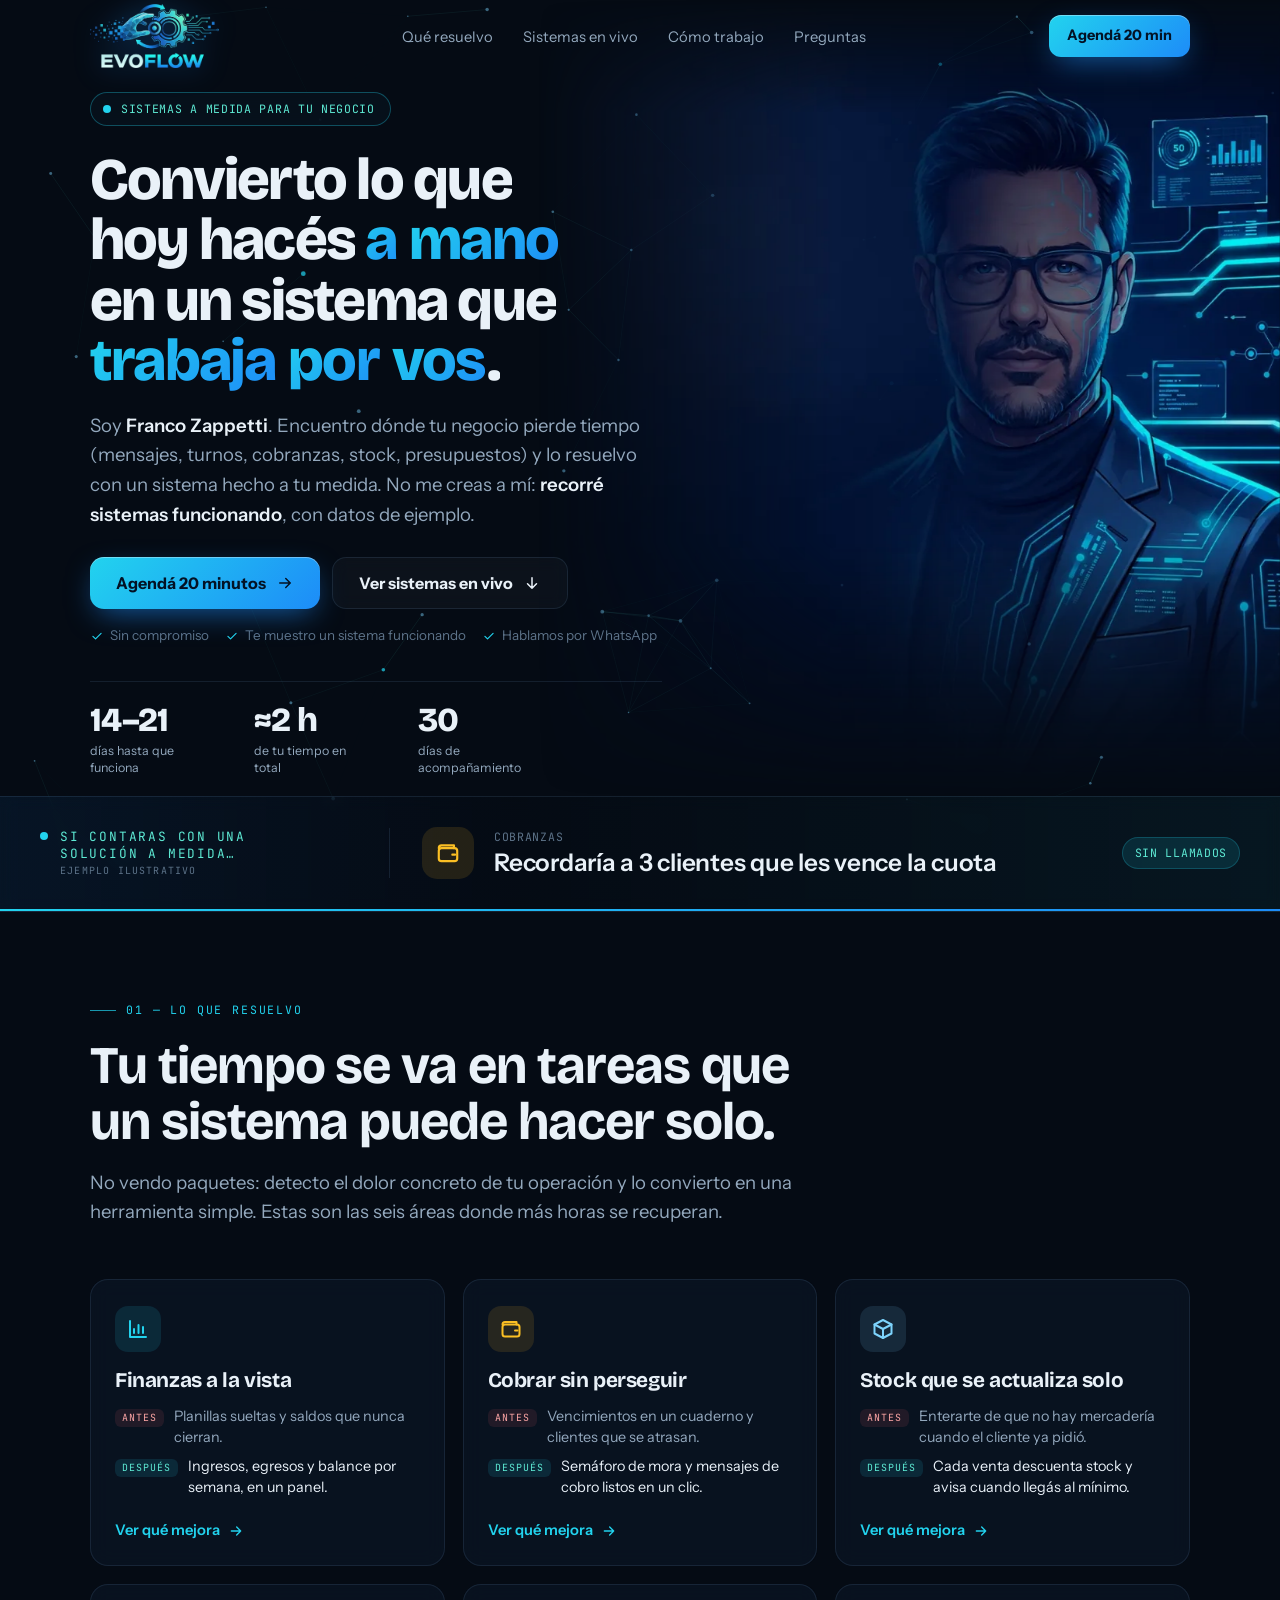
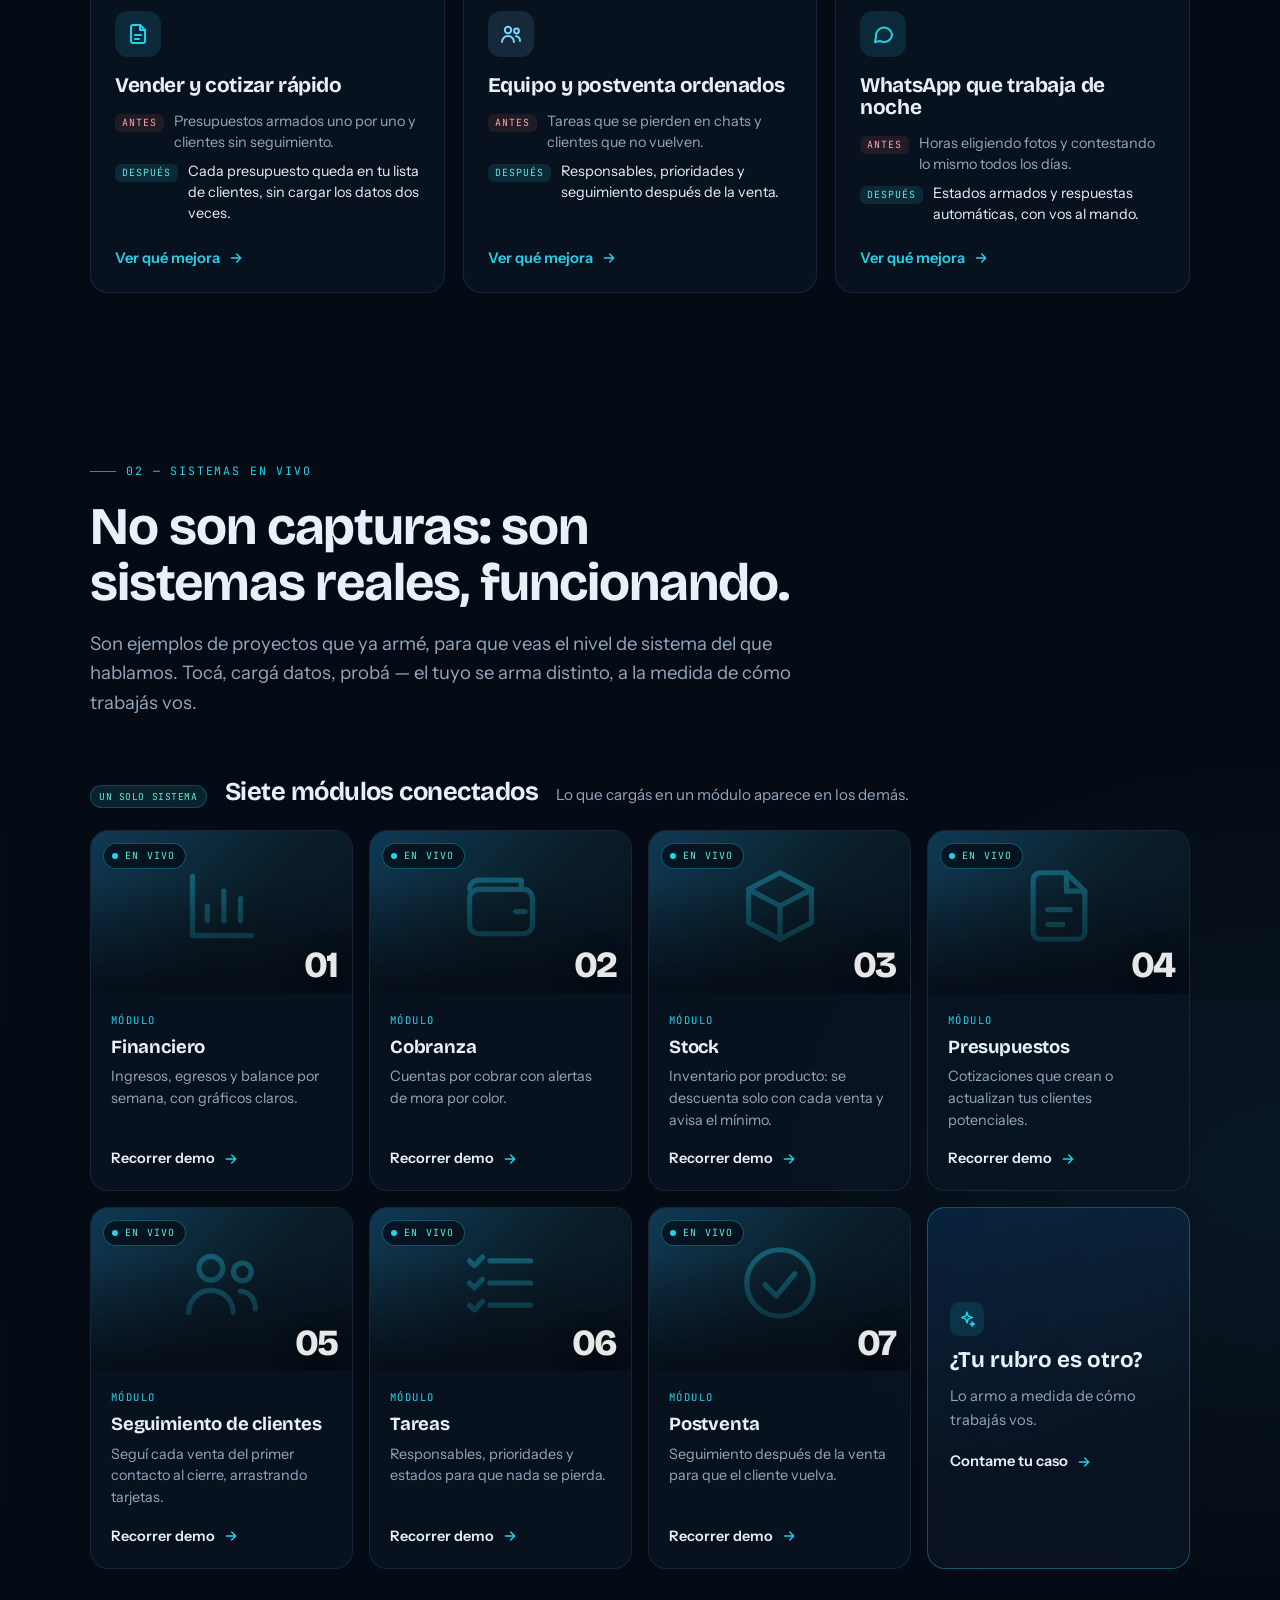
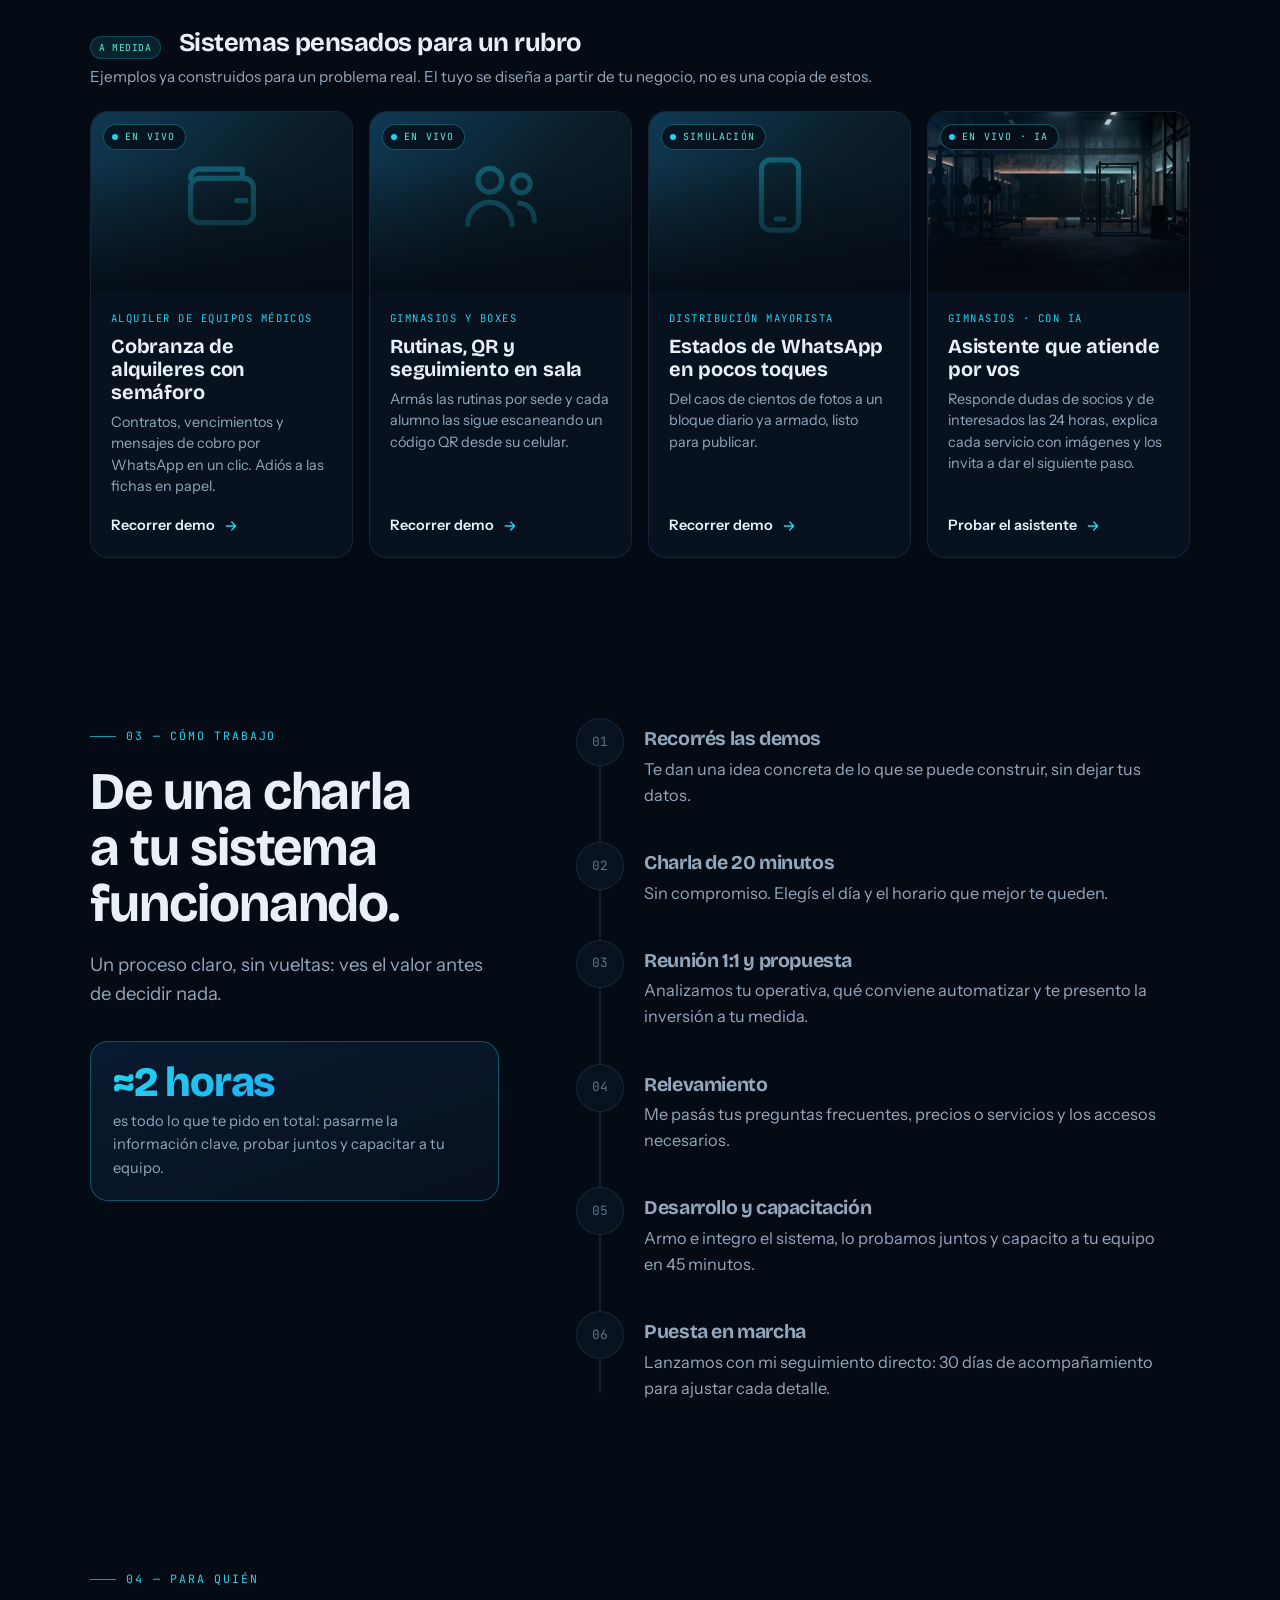
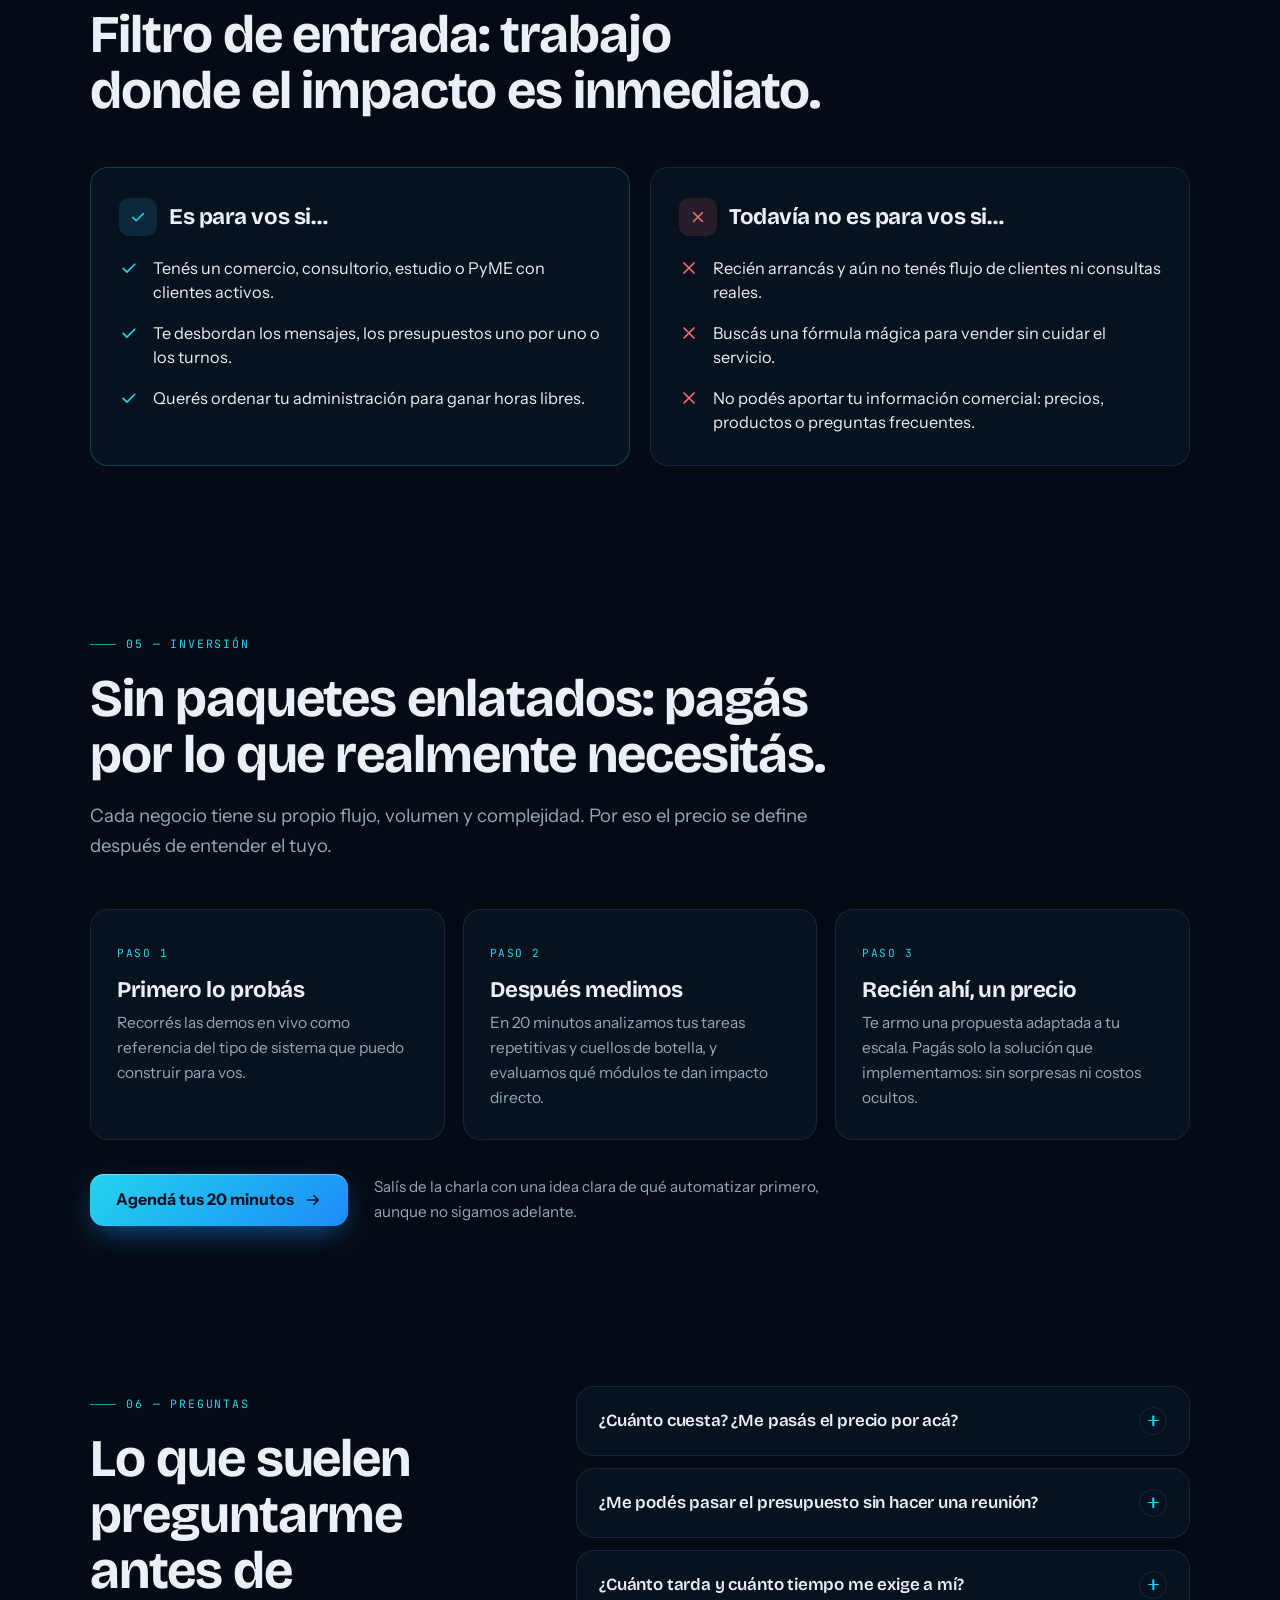
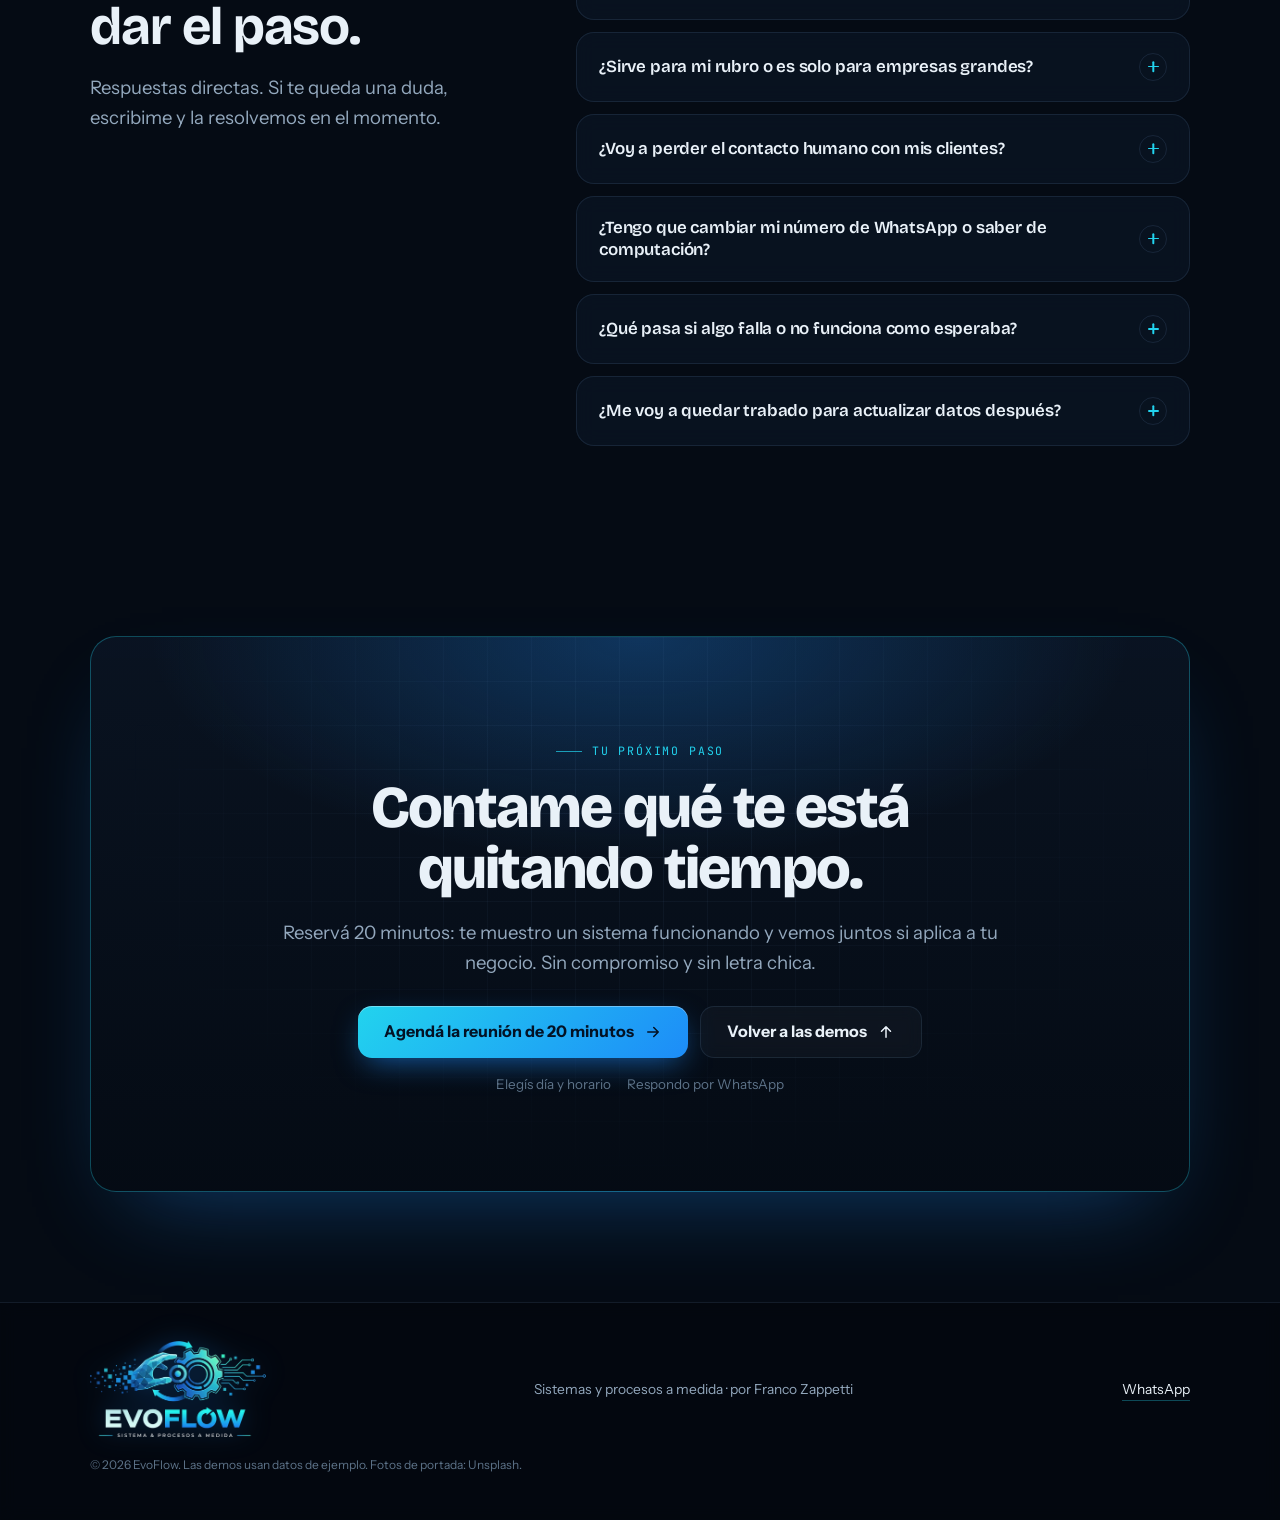
==== commit 2000bbd2: "Rename index_1.html to index.html" ====
--- a/index.html
+++ b/index.html
@@ -347,7 +347,7 @@
   .proof span{font-size:.72rem}
   .demos.mod,.demos.big{display:flex;overflow-x:auto;scroll-snap-type:x mandatory;gap:14px;margin-inline:calc(var(--gut) * -1);padding:4px var(--gut) 18px;scrollbar-width:none}
   .demos.mod::-webkit-scrollbar,.demos.big::-webkit-scrollbar{display:none}
-  .demos.mod>*,.demos.big>*{flex:0 0 76%;scroll-snap-align:center}
+  .demos.mod>*,.demos.big>*{flex:0 0 76%;scroll-snap-align:center;height:auto}
   .viewer{padding:0}.v-box{height:100%;border-radius:0;border:0}
   .v-stage.phone{padding:0}
   .v-stage.phone .v-frame{width:100%;border:0;border-radius:0;box-shadow:none}
@@ -655,8 +655,8 @@
       <div class="cat-head">
         <div>
           <div data-r><span class="eyebrow">02 — Sistemas en vivo</span></div>
-          <h2 class="title wide" id="t-sistemas" data-r style="--d:1">No es una captura: es el sistema real, funcionando.</h2>
-          <p class="lead" data-r style="--d:2">Elegí una demo y recorrela sin salir de esta página: tocá, cargá datos, probá. Todo lo que ves está hecho a medida.</p>
+          <h2 class="title wide" id="t-sistemas" data-r style="--d:1">No son capturas: son sistemas reales, funcionando.</h2>
+          <p class="lead" data-r style="--d:2">Son ejemplos de proyectos que ya armé, para que veas el nivel de sistema del que hablamos. Tocá, cargá datos, probá — el tuyo se arma distinto, a la medida de cómo trabajás vos.</p>
         </div>
       </div>
 
@@ -709,7 +709,7 @@
         <div class="group-h" data-r>
           <span class="chip">A medida</span>
           <h3>Sistemas pensados para un rubro</h3>
-          <p>Cada uno nació de un problema real de un negocio real.</p>
+          <p>Ejemplos ya construidos para un problema real. El tuyo se diseña a partir de tu negocio, no es una copia de estos.</p>
         </div>
         <p class="swipe-hint" aria-hidden="true">Deslizá para ver los cuatro <svg fill="none" stroke="currentColor" stroke-width="2" stroke-linecap="round" stroke-linejoin="round"><use href="#i-arrow"/></svg></p>
         <div class="demos big">
@@ -744,7 +744,7 @@
         <div class="effort" data-r style="--d:3"><b class="hl">≈2 horas</b><span>es todo lo que te pido en total: pasarme la información clave, probar juntos y capacitar a tu equipo.</span></div>
       </div>
       <ol class="steps" id="steps">
-        <li class="step" data-r><span class="n">01</span><div><h3>Recorrés las demos</h3><p>Ves en la práctica cómo responde cada sistema, sin dejar tus datos.</p></div></li>
+        <li class="step" data-r><span class="n">01</span><div><h3>Recorrés las demos</h3><p>Te dan una idea concreta de lo que se puede construir, sin dejar tus datos.</p></div></li>
         <li class="step" data-r><span class="n">02</span><div><h3>Charla de 20 minutos</h3><p>Sin compromiso. Elegís el día y el horario que mejor te queden.</p></div></li>
         <li class="step" data-r><span class="n">03</span><div><h3>Reunión 1:1 y propuesta</h3><p>Analizamos tu operativa, qué conviene automatizar y te presento la inversión a tu medida.</p></div></li>
         <li class="step" data-r><span class="n">04</span><div><h3>Relevamiento</h3><p>Me pasás tus preguntas frecuentes, precios o servicios y los accesos necesarios.</p></div></li>
@@ -787,7 +787,7 @@
       <h2 class="title wide" id="t-inv" data-r style="--d:1">Sin paquetes enlatados: pagás por lo que realmente necesitás.</h2>
       <p class="lead" data-r style="--d:2">Cada negocio tiene su propio flujo, volumen y complejidad. Por eso el precio se define después de entender el tuyo.</p>
       <div class="inv">
-        <div class="card" data-r style="--d:0"><span class="k">Paso 1</span><h3>Primero lo probás</h3><p>Recorrés las demos en vivo y ves exactamente cómo responde un sistema como el que necesitás.</p></div>
+        <div class="card" data-r style="--d:0"><span class="k">Paso 1</span><h3>Primero lo probás</h3><p>Recorrés las demos en vivo como referencia del tipo de sistema que puedo construir para vos.</p></div>
         <div class="card" data-r style="--d:1"><span class="k">Paso 2</span><h3>Después medimos</h3><p>En 20 minutos analizamos tus tareas repetitivas y cuellos de botella, y evaluamos qué módulos te dan impacto directo.</p></div>
         <div class="card" data-r style="--d:2"><span class="k">Paso 3</span><h3>Recién ahí, un precio</h3><p>Te armo una propuesta adaptada a tu escala. Pagás solo la solución que implementamos: sin sorpresas ni costos ocultos.</p></div>
       </div>
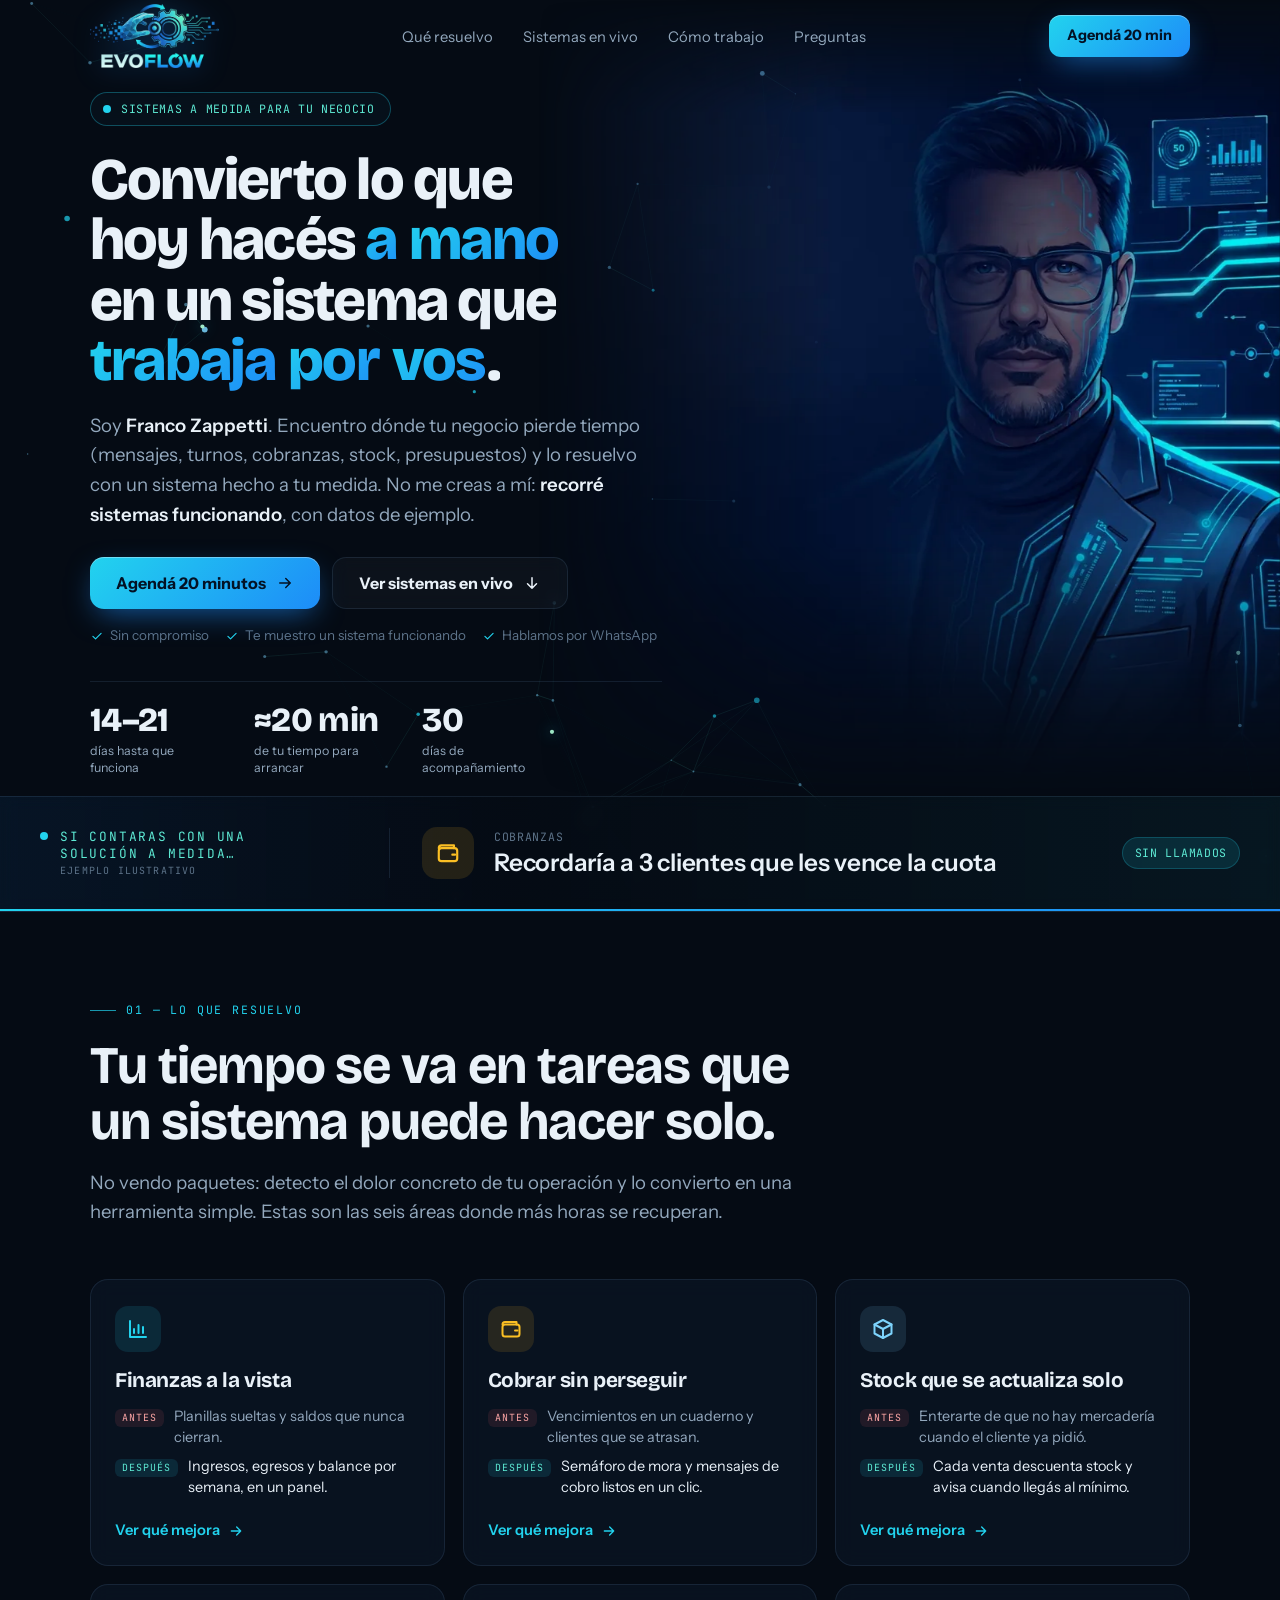
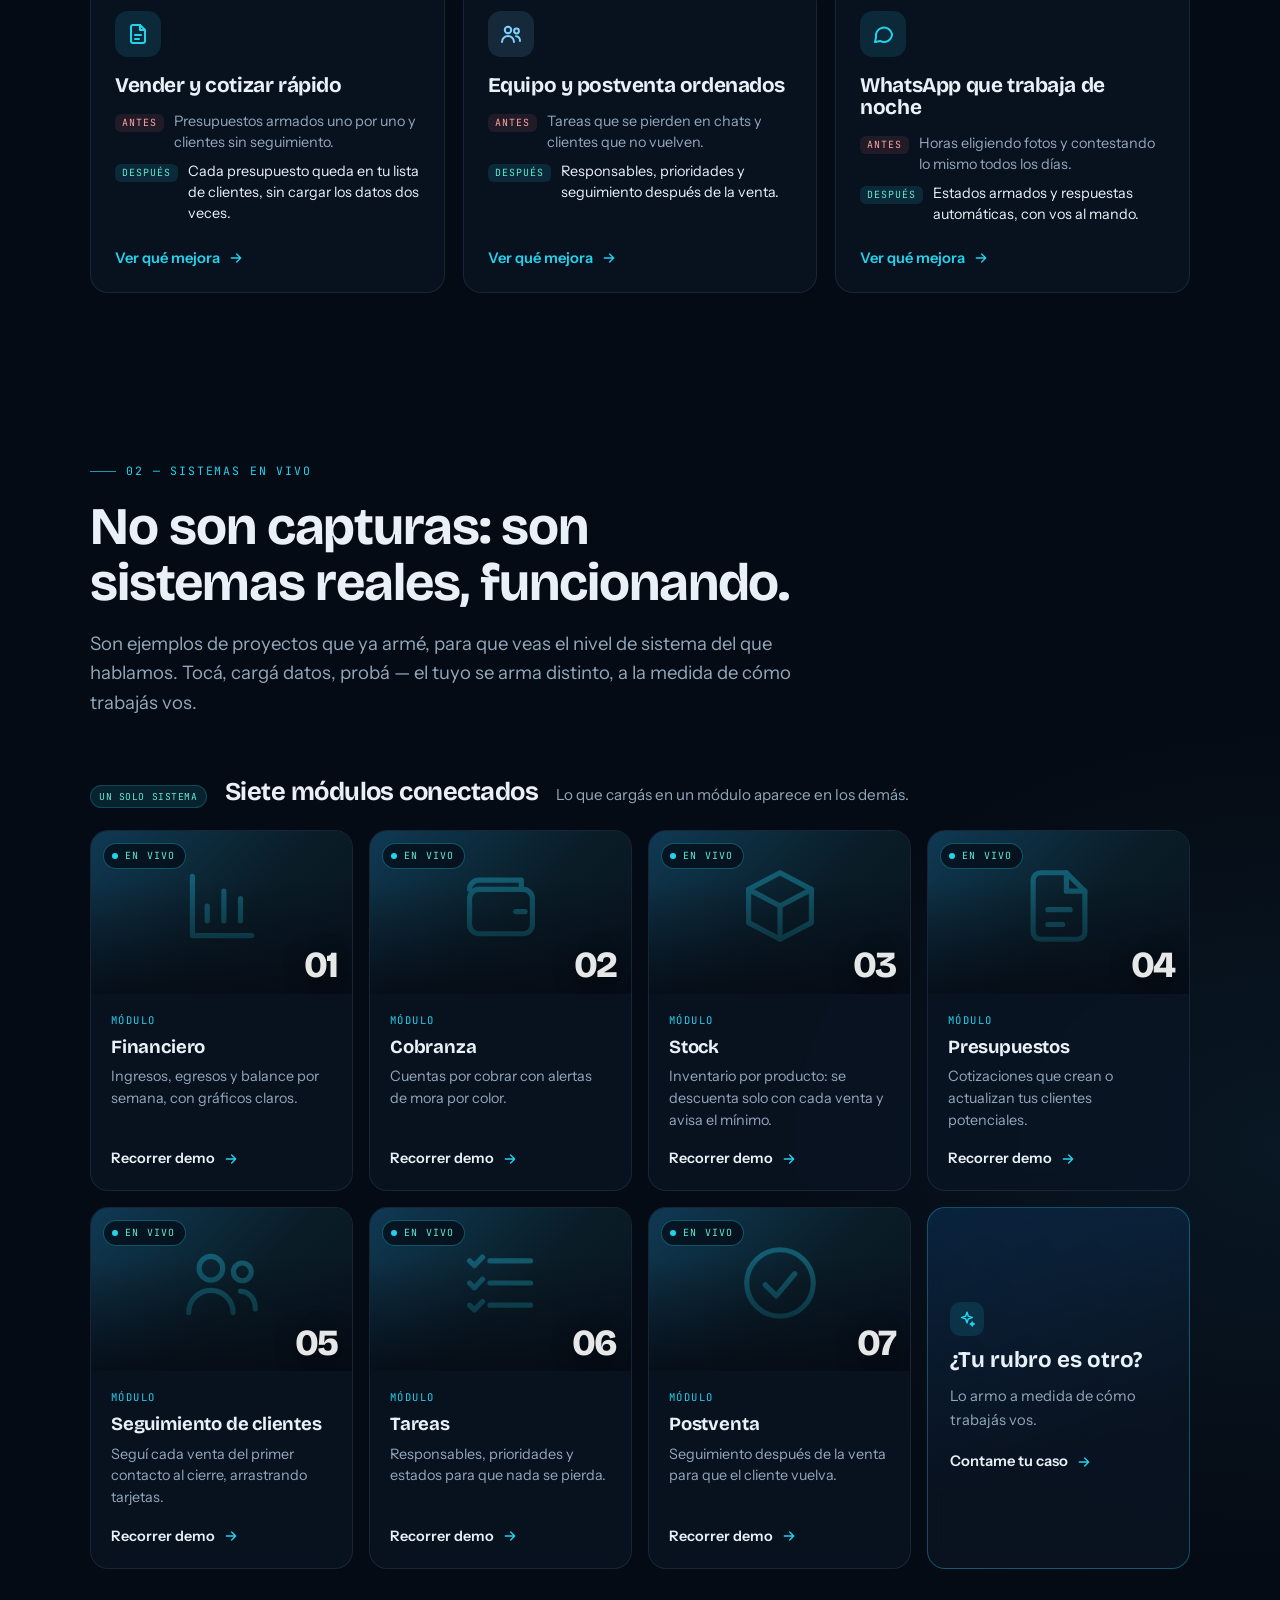
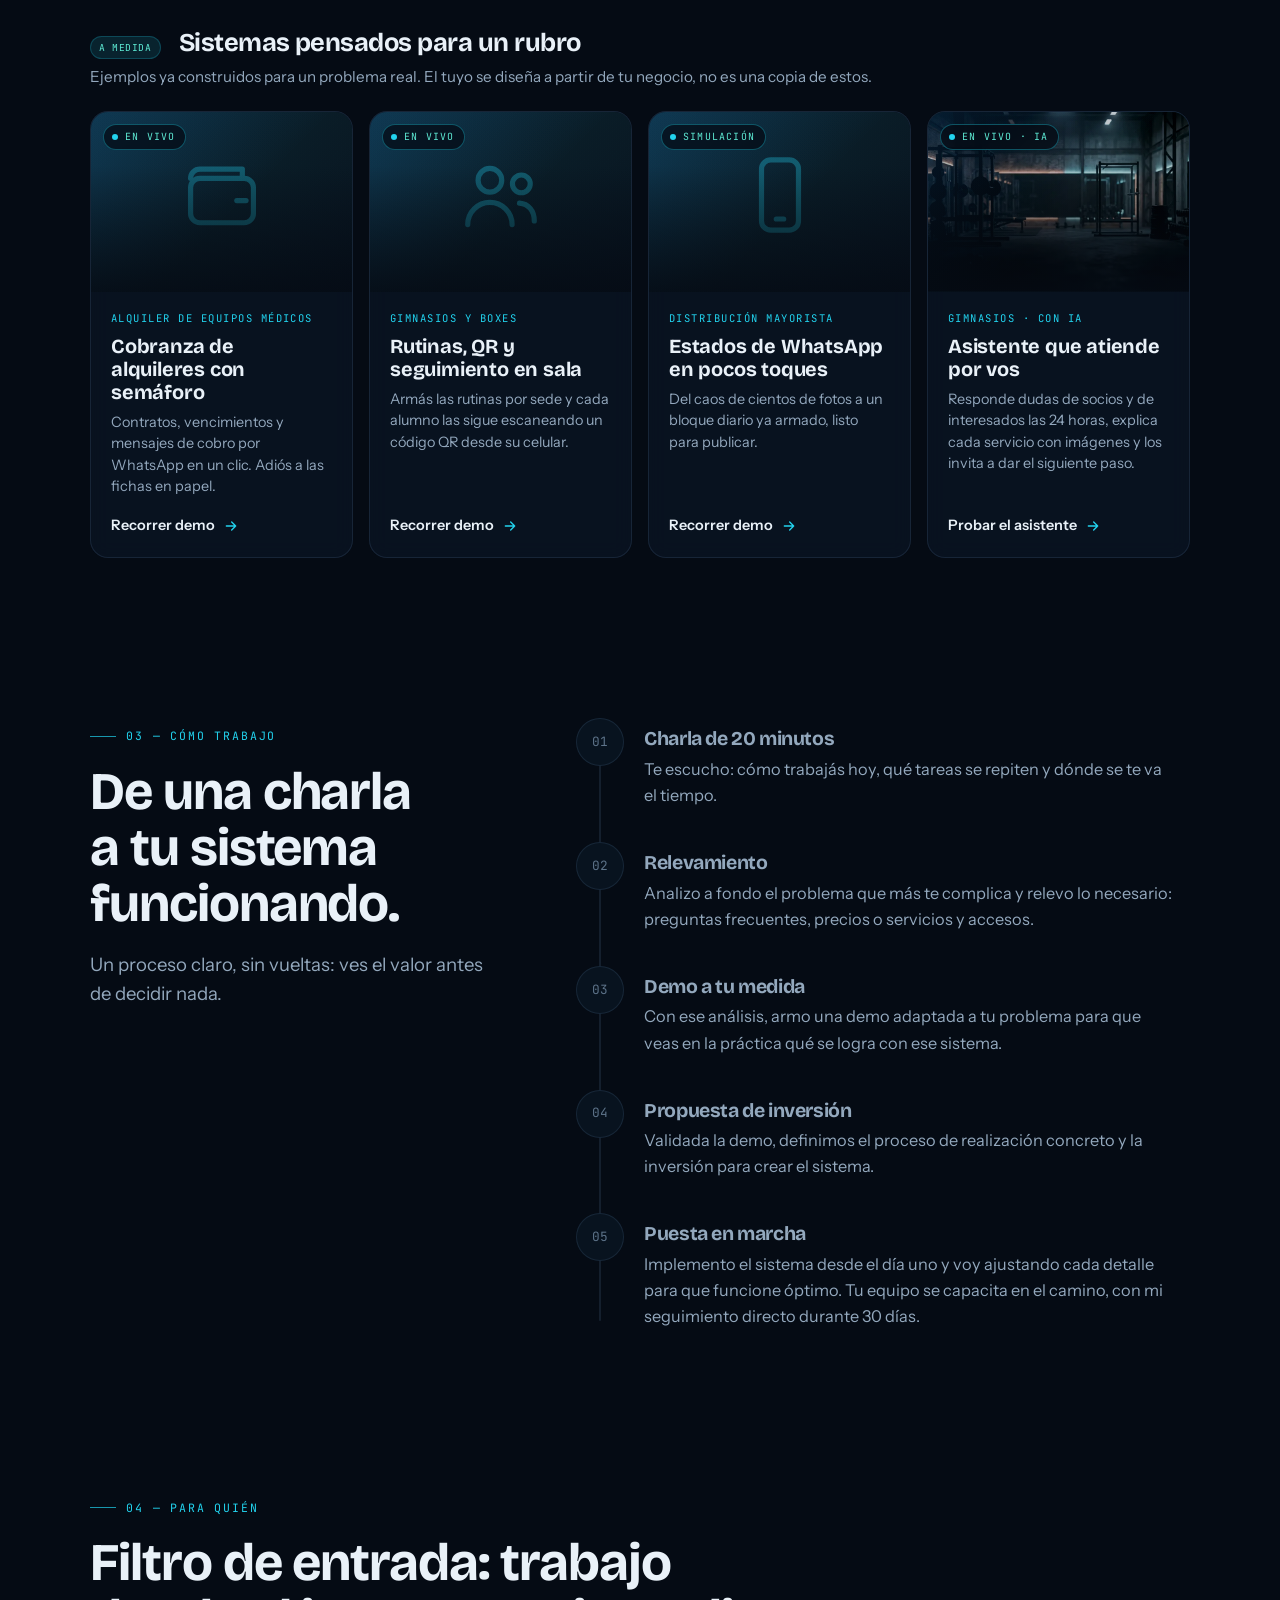
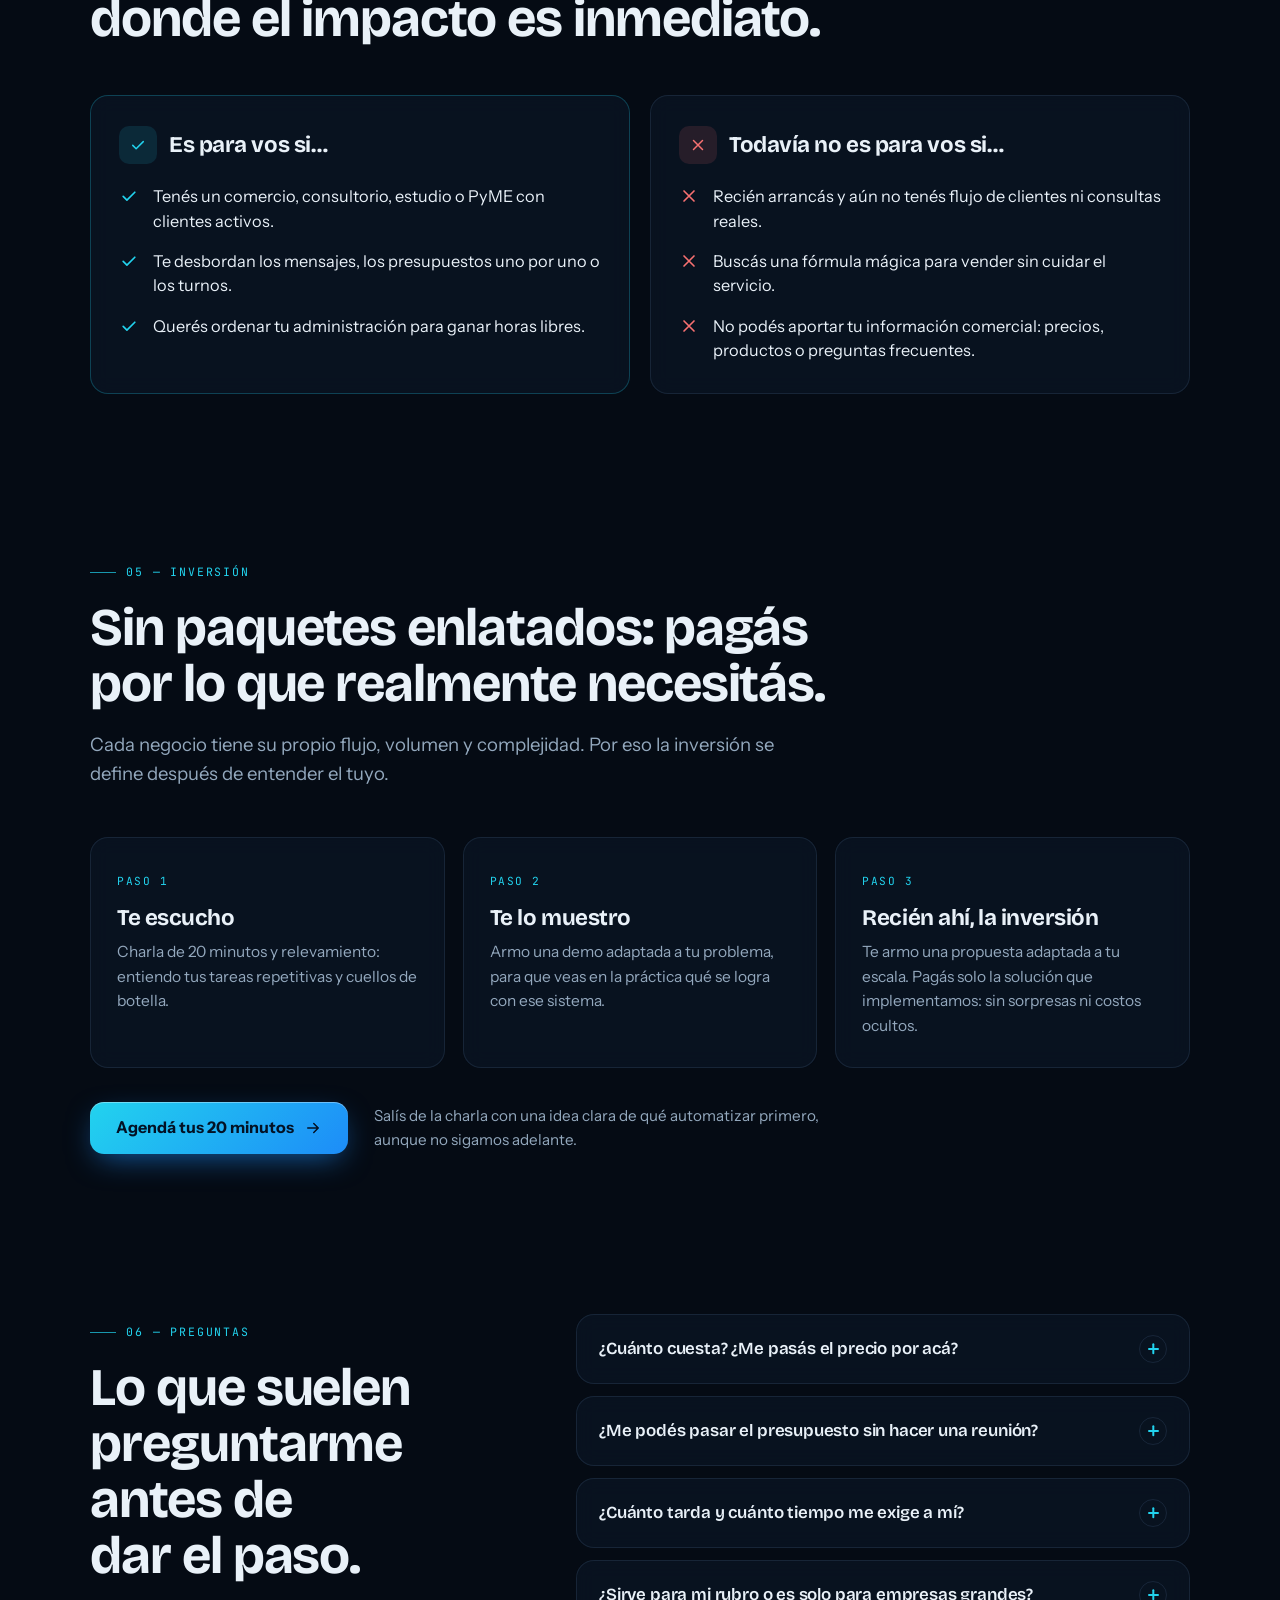
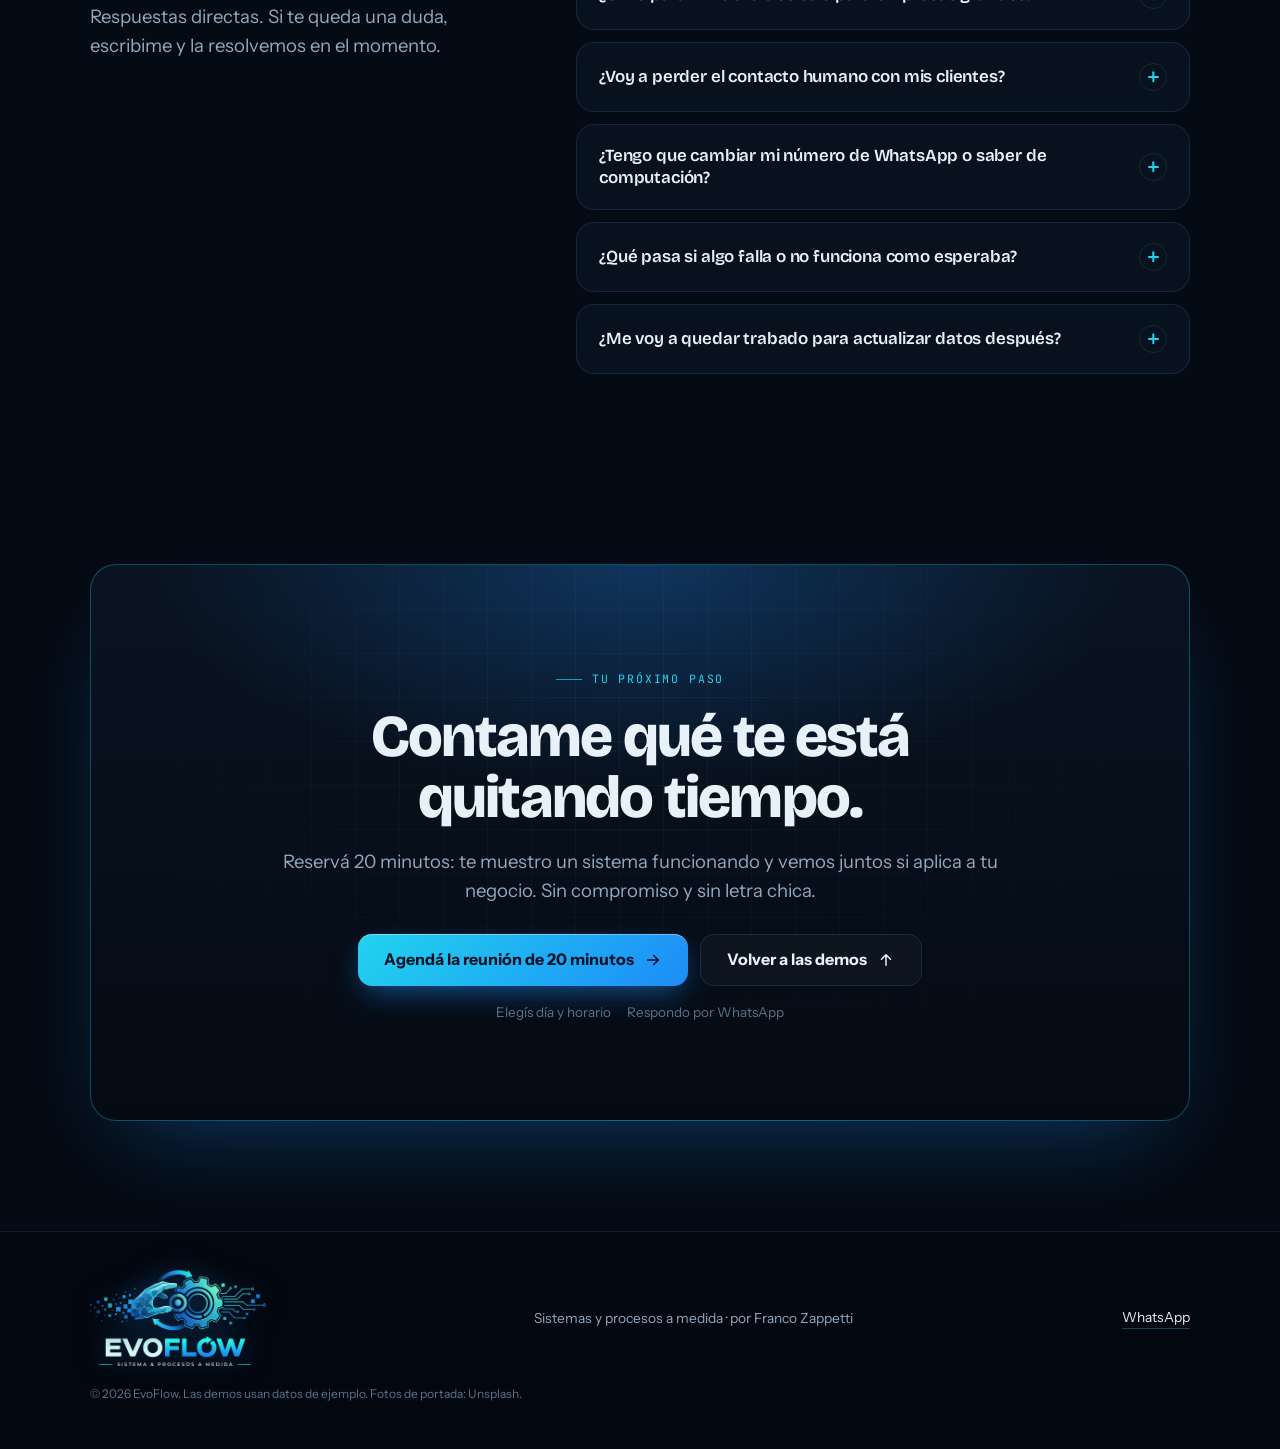
==== commit 1e5334ec: "Add files via upload" ====
--- a/index.html
+++ b/index.html
@@ -583,7 +583,7 @@
         </p>
         <div class="proof" data-r style="--d:6">
           <div><b>14–21</b><span>días hasta que funciona</span></div>
-          <div><b>≈2 h</b><span>de tu tiempo en total</span></div>
+          <div><b>≈20 min</b><span>de tu tiempo para arrancar</span></div>
           <div><b>30</b><span>días de acompañamiento</span></div>
         </div>
       </div>
@@ -741,15 +741,13 @@
         <div data-r><span class="eyebrow">03 — Cómo trabajo</span></div>
         <h2 class="title" id="t-proceso" data-r style="--d:1">De una charla a tu sistema funcionando.</h2>
         <p class="lead" data-r style="--d:2">Un proceso claro, sin vueltas: ves el valor antes de decidir nada.</p>
-        <div class="effort" data-r style="--d:3"><b class="hl">≈2 horas</b><span>es todo lo que te pido en total: pasarme la información clave, probar juntos y capacitar a tu equipo.</span></div>
       </div>
       <ol class="steps" id="steps">
-        <li class="step" data-r><span class="n">01</span><div><h3>Recorrés las demos</h3><p>Te dan una idea concreta de lo que se puede construir, sin dejar tus datos.</p></div></li>
-        <li class="step" data-r><span class="n">02</span><div><h3>Charla de 20 minutos</h3><p>Sin compromiso. Elegís el día y el horario que mejor te queden.</p></div></li>
-        <li class="step" data-r><span class="n">03</span><div><h3>Reunión 1:1 y propuesta</h3><p>Analizamos tu operativa, qué conviene automatizar y te presento la inversión a tu medida.</p></div></li>
-        <li class="step" data-r><span class="n">04</span><div><h3>Relevamiento</h3><p>Me pasás tus preguntas frecuentes, precios o servicios y los accesos necesarios.</p></div></li>
-        <li class="step" data-r><span class="n">05</span><div><h3>Desarrollo y capacitación</h3><p>Armo e integro el sistema, lo probamos juntos y capacito a tu equipo en 45 minutos.</p></div></li>
-        <li class="step" data-r><span class="n">06</span><div><h3>Puesta en marcha</h3><p>Lanzamos con mi seguimiento directo: 30 días de acompañamiento para ajustar cada detalle.</p></div></li>
+        <li class="step" data-r><span class="n">01</span><div><h3>Charla de 20 minutos</h3><p>Te escucho: cómo trabajás hoy, qué tareas se repiten y dónde se te va el tiempo.</p></div></li>
+        <li class="step" data-r><span class="n">02</span><div><h3>Relevamiento</h3><p>Analizo a fondo el problema que más te complica y relevo lo necesario: preguntas frecuentes, precios o servicios y accesos.</p></div></li>
+        <li class="step" data-r><span class="n">03</span><div><h3>Demo a tu medida</h3><p>Con ese análisis, armo una demo adaptada a tu problema para que veas en la práctica qué se logra con ese sistema.</p></div></li>
+        <li class="step" data-r><span class="n">04</span><div><h3>Propuesta de inversión</h3><p>Validada la demo, definimos el proceso de realización concreto y la inversión para crear el sistema.</p></div></li>
+        <li class="step" data-r><span class="n">05</span><div><h3>Puesta en marcha</h3><p>Implemento el sistema desde el día uno y voy ajustando cada detalle para que funcione óptimo. Tu equipo se capacita en el camino, con mi seguimiento directo durante 30 días.</p></div></li>
       </ol>
     </div>
   </section>
@@ -785,11 +783,11 @@
     <div class="wrap">
       <div data-r><span class="eyebrow">05 — Inversión</span></div>
       <h2 class="title wide" id="t-inv" data-r style="--d:1">Sin paquetes enlatados: pagás por lo que realmente necesitás.</h2>
-      <p class="lead" data-r style="--d:2">Cada negocio tiene su propio flujo, volumen y complejidad. Por eso el precio se define después de entender el tuyo.</p>
+      <p class="lead" data-r style="--d:2">Cada negocio tiene su propio flujo, volumen y complejidad. Por eso la inversión se define después de entender el tuyo.</p>
       <div class="inv">
-        <div class="card" data-r style="--d:0"><span class="k">Paso 1</span><h3>Primero lo probás</h3><p>Recorrés las demos en vivo como referencia del tipo de sistema que puedo construir para vos.</p></div>
-        <div class="card" data-r style="--d:1"><span class="k">Paso 2</span><h3>Después medimos</h3><p>En 20 minutos analizamos tus tareas repetitivas y cuellos de botella, y evaluamos qué módulos te dan impacto directo.</p></div>
-        <div class="card" data-r style="--d:2"><span class="k">Paso 3</span><h3>Recién ahí, un precio</h3><p>Te armo una propuesta adaptada a tu escala. Pagás solo la solución que implementamos: sin sorpresas ni costos ocultos.</p></div>
+        <div class="card" data-r style="--d:0"><span class="k">Paso 1</span><h3>Te escucho</h3><p>Charla de 20 minutos y relevamiento: entiendo tus tareas repetitivas y cuellos de botella.</p></div>
+        <div class="card" data-r style="--d:1"><span class="k">Paso 2</span><h3>Te lo muestro</h3><p>Armo una demo adaptada a tu problema, para que veas en la práctica qué se logra con ese sistema.</p></div>
+        <div class="card" data-r style="--d:2"><span class="k">Paso 3</span><h3>Recién ahí, la inversión</h3><p>Te armo una propuesta adaptada a tu escala. Pagás solo la solución que implementamos: sin sorpresas ni costos ocultos.</p></div>
       </div>
       <div class="inv-cta" data-r>
         <a class="btn btn-primary" data-wa="inv" href="https://wa.me/5493517548151?text=Hola%20Franco%2C%20vi%20tu%20portafolio%20y%20quiero%20agendar%20la%20reuni%C3%B3n%20de%2020%20minutos" target="_blank" rel="noopener">Agendá tus 20 minutos <svg aria-hidden="true"><use href="#i-arrow"/></svg></a>
@@ -807,9 +805,9 @@
         <p class="lead" data-r style="--d:2">Respuestas directas. Si te queda una duda, escribime y la resolvemos en el momento.</p>
       </div>
       <div class="faq-list" id="faqList">
-        <div class="qa" data-r><button type="button" aria-expanded="false"><span>¿Cuánto cuesta? ¿Me pasás el precio por acá?</span><i></i></button><div class="ans"><div><p>Depende 100% de tu operativa, por eso no cobro paquetes enlatados. Primero probás las demos y en 20 minutos armamos la propuesta exacta para tu negocio.</p></div></div></div>
-        <div class="qa" data-r><button type="button" aria-expanded="false"><span>¿Me podés pasar el presupuesto sin hacer una reunión?</span><i></i></button><div class="ans"><div><p>Prefiero darte un número real y justo. Si nos tomamos 20 minutos para entender tus tareas diarias, te armo la propuesta exacta, sin ningún compromiso.</p></div></div></div>
-        <div class="qa" data-r><button type="button" aria-expanded="false"><span>¿Cuánto tarda y cuánto tiempo me exige a mí?</span><i></i></button><div class="ans"><div><p>En 14 a 21 días queda funcionando. A vos te pido unas 2 horas en total: pasarme la información clave, probarlo juntos y capacitar a tu equipo.</p></div></div></div>
+        <div class="qa" data-r><button type="button" aria-expanded="false"><span>¿Cuánto cuesta? ¿Me pasás el precio por acá?</span><i></i></button><div class="ans"><div><p>Depende 100% de tu operativa, por eso no cobro paquetes enlatados. Primero te escucho y armo una demo adaptada a tu problema; recién con eso te doy la inversión exacta.</p></div></div></div>
+        <div class="qa" data-r><button type="button" aria-expanded="false"><span>¿Me podés pasar el presupuesto sin hacer una reunión?</span><i></i></button><div class="ans"><div><p>Prefiero darte un número real y justo. Con la charla y el relevamiento entiendo tus tareas diarias, te muestro una demo a tu medida y ahí te armo la propuesta exacta, sin ningún compromiso.</p></div></div></div>
+        <div class="qa" data-r><button type="button" aria-expanded="false"><span>¿Cuánto tarda y cuánto tiempo me exige a mí?</span><i></i></button><div class="ans"><div><p>En 14 a 21 días queda funcionando. De tu parte pido solo unos 20 minutos: la charla inicial y contarme la información clave. El relevamiento, la demo, los ajustes y la capacitación de tu equipo corren por mi cuenta.</p></div></div></div>
         <div class="qa" data-r><button type="button" aria-expanded="false"><span>¿Sirve para mi rubro o es solo para empresas grandes?</span><i></i></button><div class="ans"><div><p>Aplica a casi cualquier actividad. Resuelvo los procesos repetitivos de tu día a día con soluciones simples y efectivas, sin importar el tamaño ni el rubro de tu negocio.</p></div></div></div>
         <div class="qa" data-r><button type="button" aria-expanded="false"><span>¿Voy a perder el contacto humano con mis clientes?</span><i></i></button><div class="ans"><div><p>Al contrario: ganás seriedad y rapidez en la atención cotidiana, y vos te dedicás a la atención personalizada cuando el cliente realmente la necesita.</p></div></div></div>
         <div class="qa" data-r><button type="button" aria-expanded="false"><span>¿Tengo que cambiar mi número de WhatsApp o saber de computación?</span><i></i></button><div class="ans"><div><p>No. Conservás tu mismo número comercial y no necesitás saber de computación: trabajamos en la nube, con entornos seguros y activos 24/7, que manejás fácil desde el celular o la compu.</p></div></div></div>
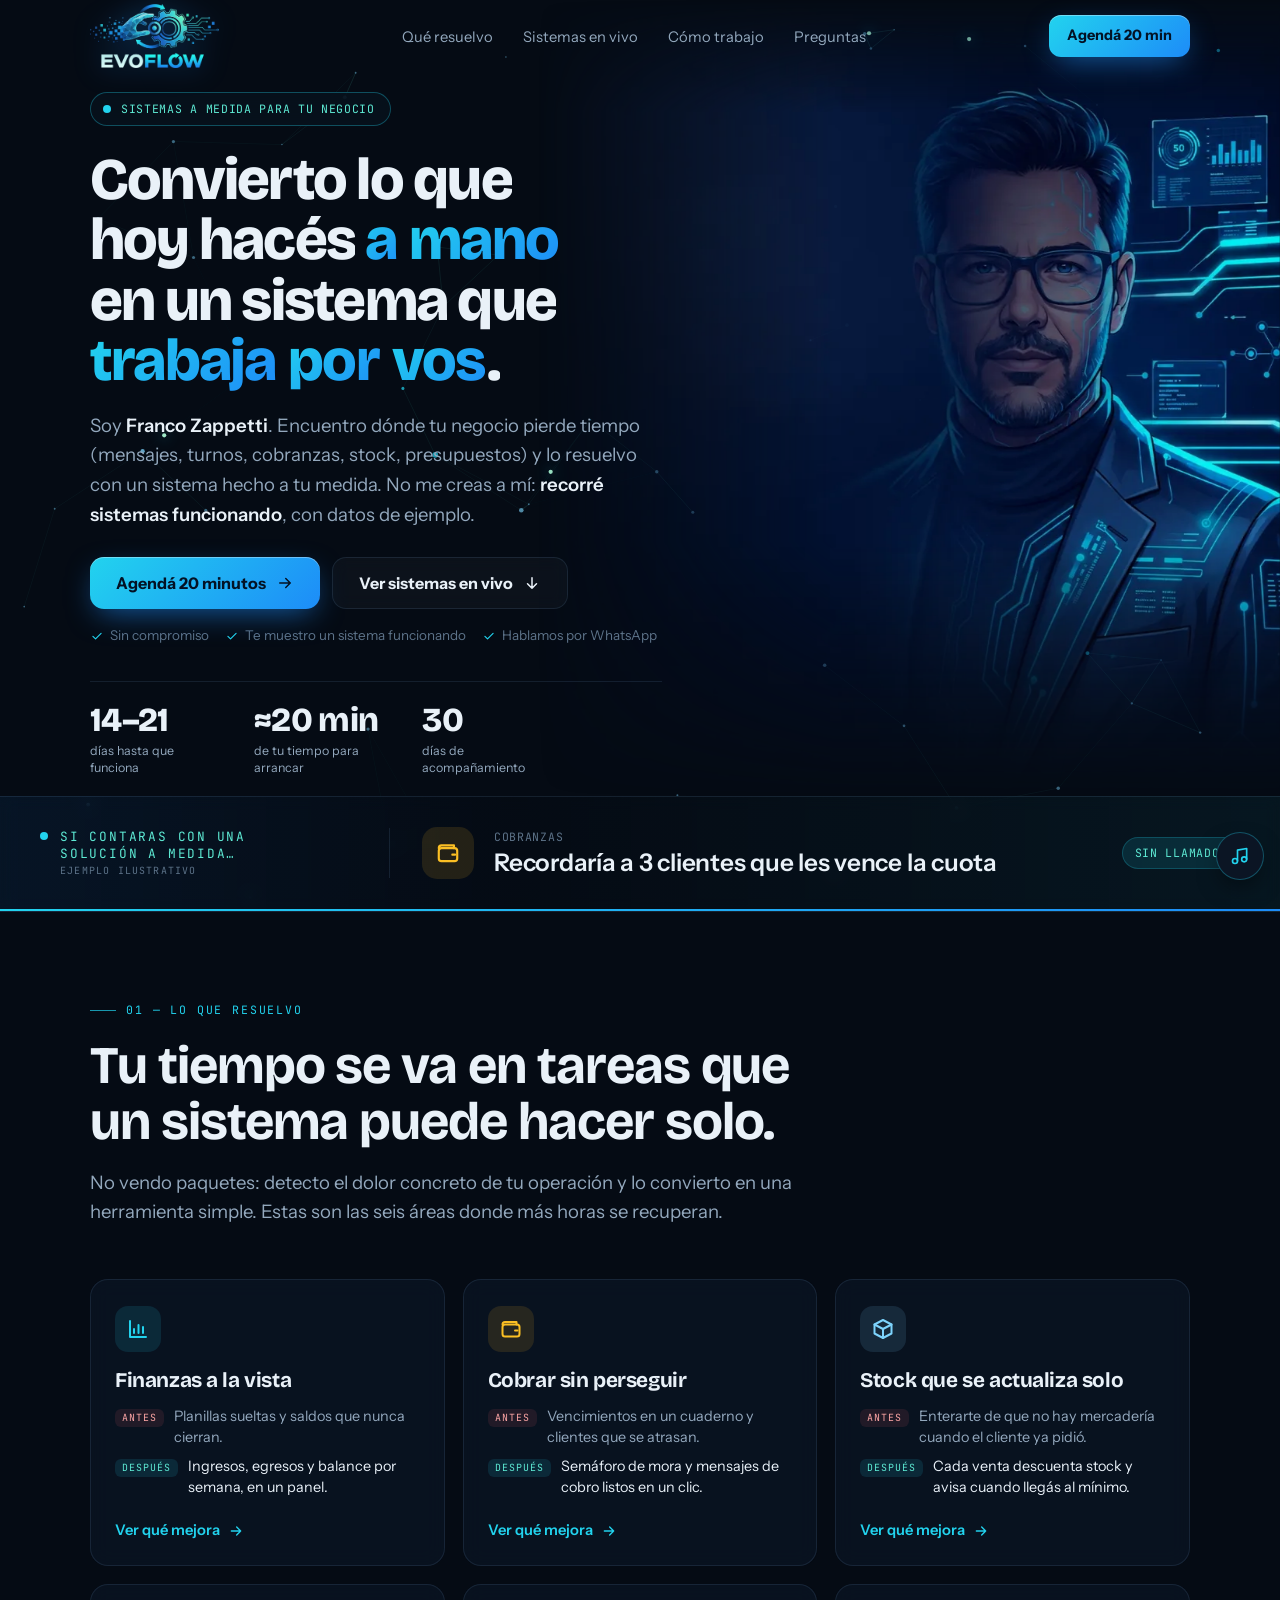
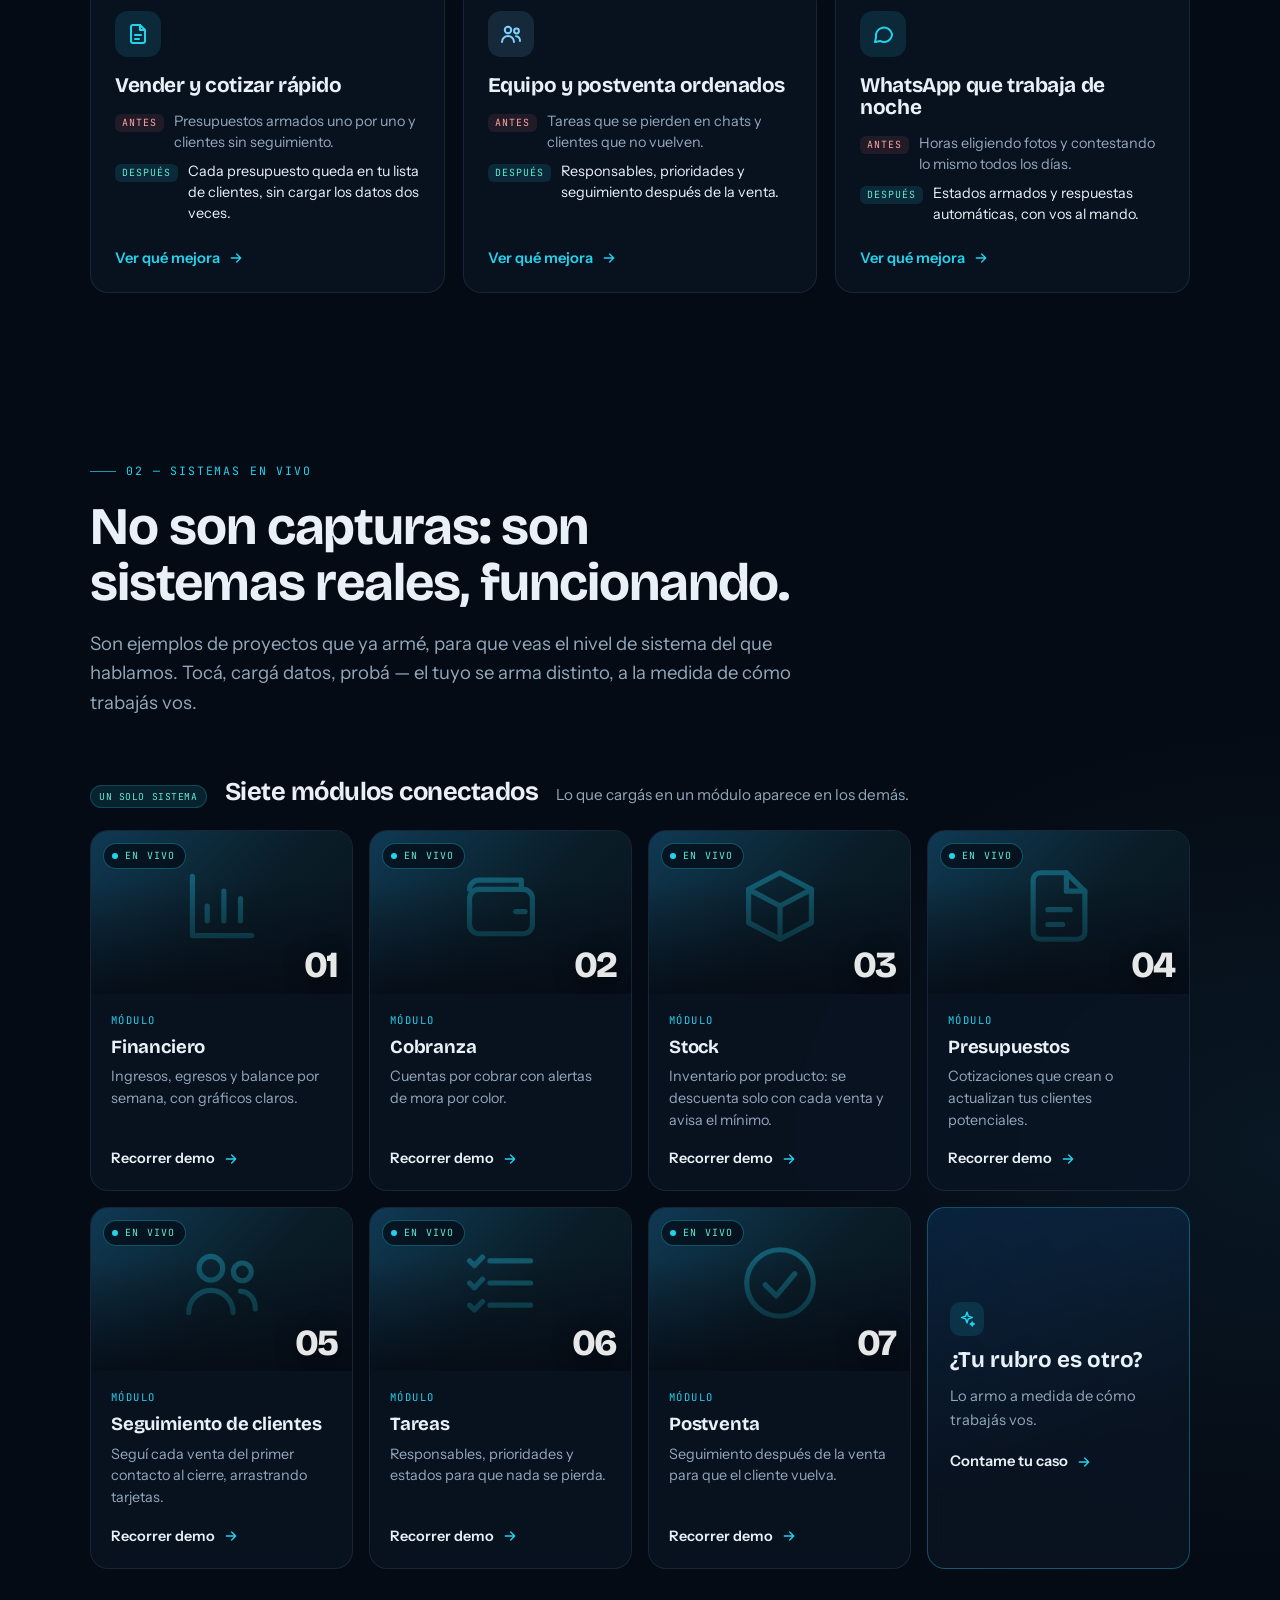
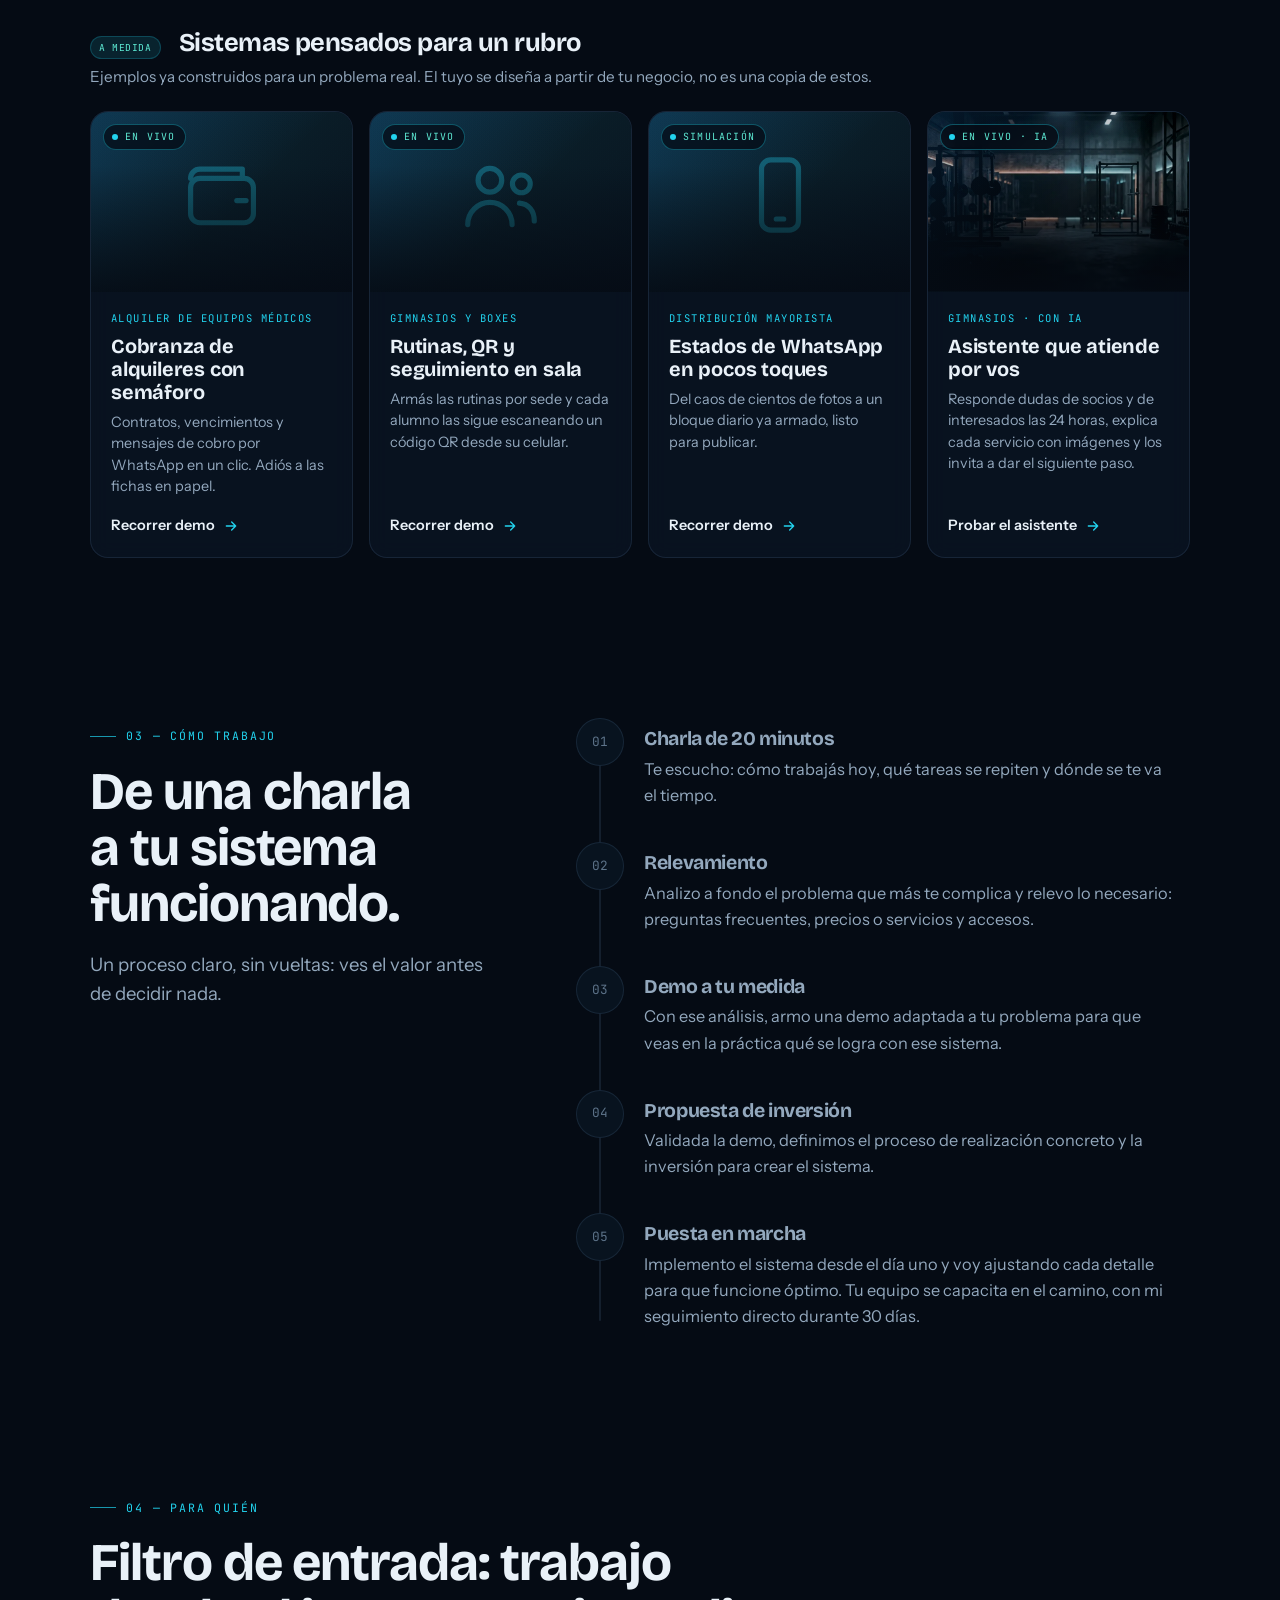
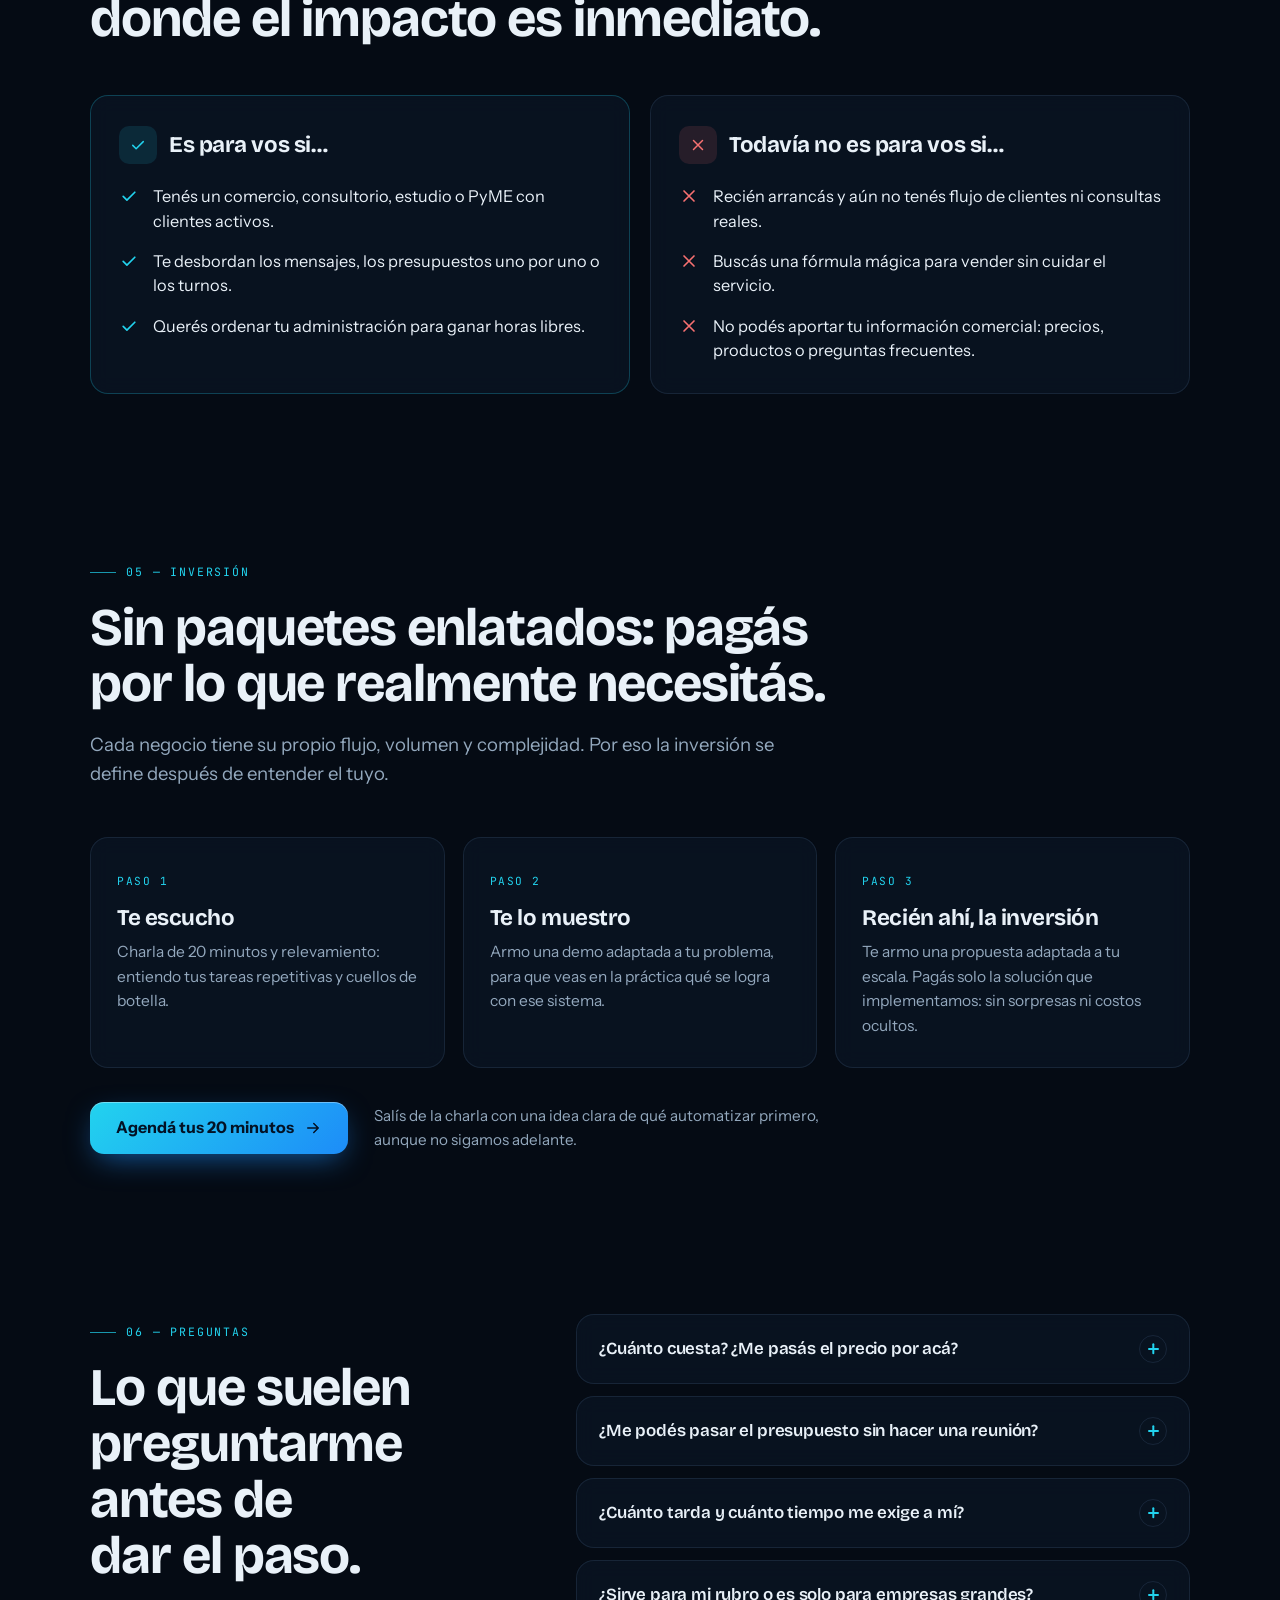
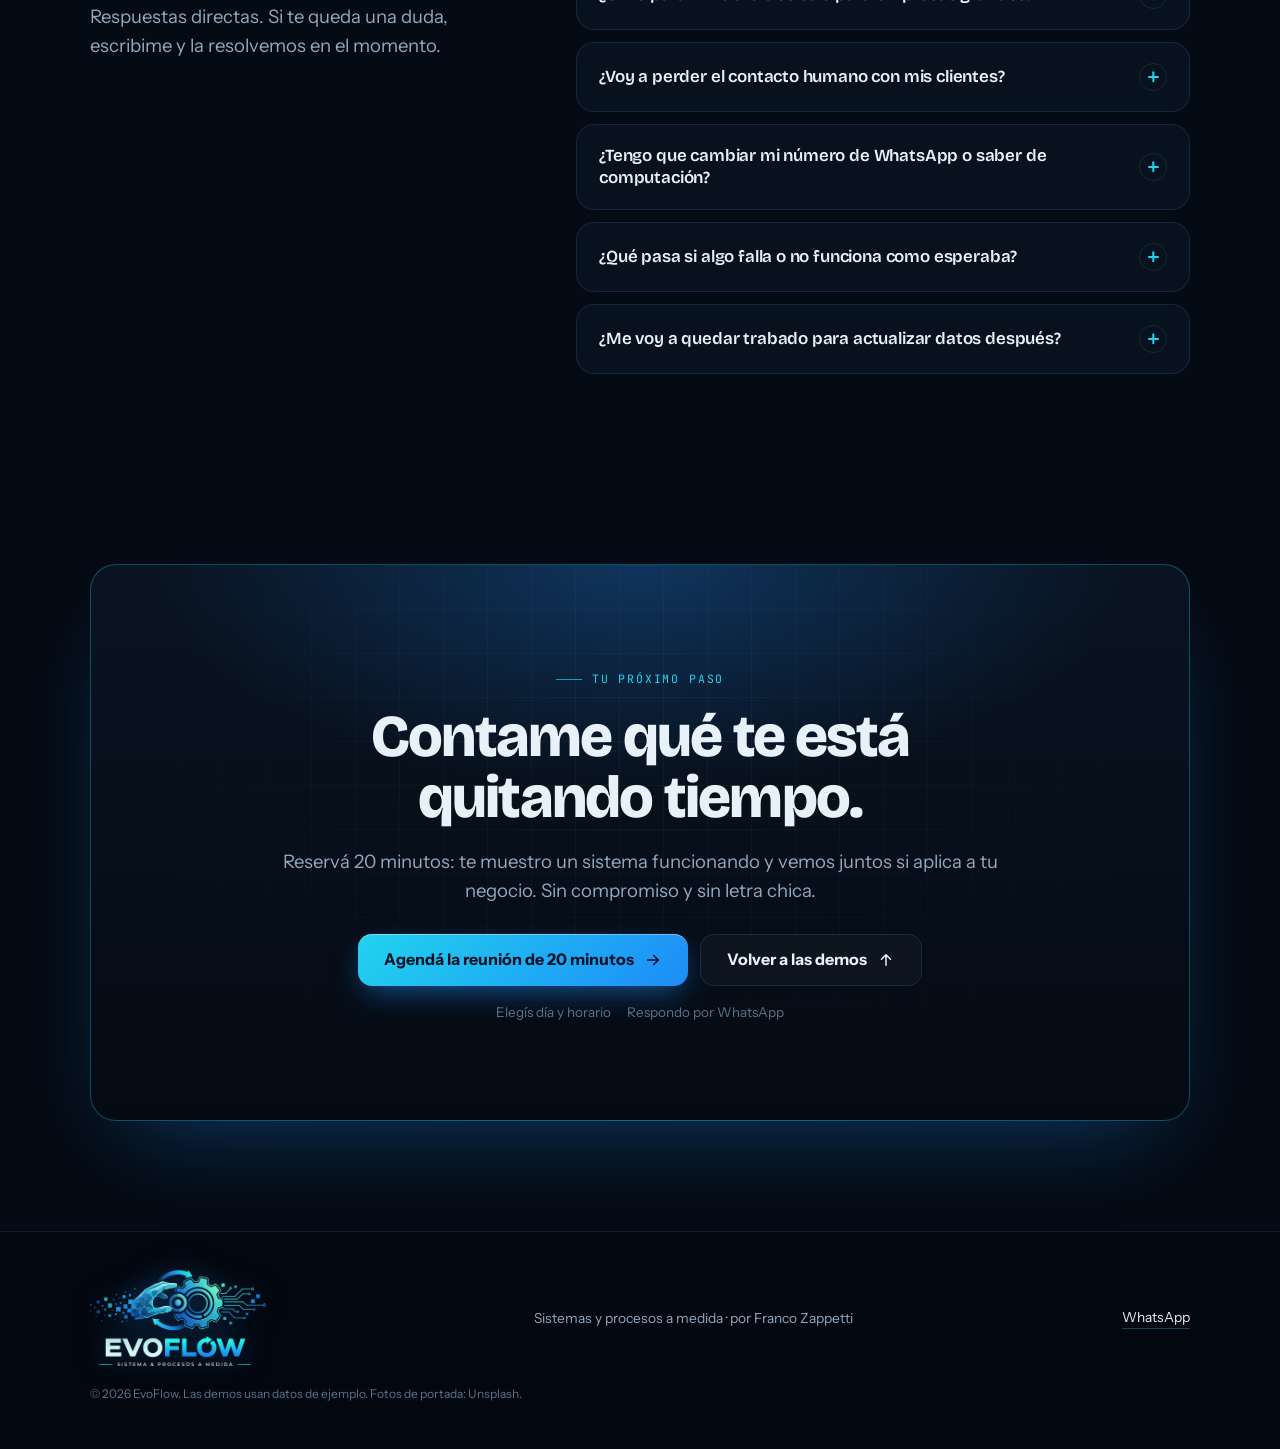
==== commit 7e0673e6: "Add files via upload" ====
--- a/index.html
+++ b/index.html
@@ -283,6 +283,23 @@
 .sticky-cta.show{transform:none}
 .sticky-cta .btn{width:100%;box-shadow:0 14px 40px -6px rgba(0,0,0,.8),0 10px 30px -8px rgba(29,140,248,.7)}
 
+/* Música de fondo (widget discreto) */
+.music-fab{position:fixed;right:16px;bottom:20px;z-index:130;width:48px;height:48px;border-radius:50%;display:grid;place-items:center;background:var(--panel-solid);border:1px solid var(--line-2);color:var(--em-2);box-shadow:0 10px 26px -8px rgba(0,0,0,.7);transition:transform .25s var(--ease),box-shadow .25s var(--ease),background .3s,color .3s}
+.music-fab svg{width:20px;height:20px}
+.music-fab:hover{transform:translateY(-2px);box-shadow:0 16px 34px -8px rgba(29,140,248,.55)}
+.music-fab.playing{color:#031225;background:var(--grad);border-color:transparent;box-shadow:0 0 0 6px rgba(34,211,238,.12),0 16px 34px -8px rgba(29,140,248,.7)}
+.music-panel{position:fixed;right:16px;bottom:78px;z-index:129;width:320px;max-width:calc(100vw - 32px);border-radius:var(--r-m);border:1px solid var(--line-2);background:var(--panel-solid);box-shadow:0 30px 60px -20px rgba(0,0,0,.75);overflow:hidden;opacity:0;transform:translateY(14px) scale(.97);pointer-events:none;transition:opacity .3s var(--ease),transform .35s var(--ease)}
+.music-panel.open{opacity:1;transform:none;pointer-events:auto}
+.music-panel-h{display:flex;align-items:center;justify-content:space-between;gap:10px;padding:10px 10px 10px 14px;border-bottom:1px solid var(--line);font-family:var(--f-mono);font-size:.72rem;letter-spacing:.1em;text-transform:uppercase;color:var(--mut)}
+.music-panel-h span{display:inline-flex;align-items:center;gap:8px}
+.music-panel-h svg{width:15px;height:15px;color:var(--em-2)}
+.music-panel-body{min-height:60px}
+.music-panel-body iframe{display:block;width:100%;height:152px;border:0}
+@media(max-width:900px){
+  .music-fab{bottom:96px}
+  .music-panel{bottom:154px}
+}
+
 /* Visor de demos en vivo */
 .viewer{position:fixed;inset:0;z-index:300;display:none;align-items:center;justify-content:center;padding:clamp(0px,2.4vw,28px)}
 .viewer.open{display:flex}
@@ -541,6 +558,7 @@
     <symbol id="i-monitor" viewBox="0 0 24 24"><rect x="3" y="4" width="18" height="12" rx="2"/><path d="M8 20h8M12 16v4"/></symbol>
     <symbol id="i-spark" viewBox="0 0 24 24"><path d="M12 3l1.8 5.2L19 10l-5.2 1.8L12 17l-1.8-5.2L5 10l5.2-1.8z"/><path d="M19 16l.7 2 2 .7-2 .7-.7 2-.7-2-2-.7 2-.7z"/></symbol>
     <symbol id="i-clock" viewBox="0 0 24 24"><circle cx="12" cy="12" r="9"/><path d="M12 7v5l3.5 2"/></symbol>
+    <symbol id="i-music" viewBox="0 0 24 24"><path d="M9 18V5l11-2v13"/><circle cx="6" cy="18" r="3"/><circle cx="17" cy="16" r="3"/></symbol>
   </defs>
 </svg>
 
@@ -844,6 +862,18 @@
 </footer>
 
 <div class="sticky-cta" id="stickyCta"><a class="btn btn-primary" data-wa="sticky" href="https://wa.me/5493517548151?text=Hola%20Franco%2C%20vi%20tu%20portafolio%20y%20quiero%20agendar%20la%20reuni%C3%B3n%20de%2020%20minutos" target="_blank" rel="noopener">Agendá 20 minutos <svg aria-hidden="true"><use href="#i-arrow"/></svg></a></div>
+
+<!-- MÚSICA DE FONDO (opcional, discreta) -->
+<button type="button" class="music-fab" id="musicFab" aria-label="Reproducir música de fondo" aria-pressed="false" title="Música de fondo">
+  <svg aria-hidden="true" fill="none" stroke="currentColor" stroke-width="1.8" stroke-linecap="round" stroke-linejoin="round"><use href="#i-music"/></svg>
+</button>
+<div class="music-panel" id="musicPanel" hidden>
+  <div class="music-panel-h">
+    <span><svg aria-hidden="true" fill="none" stroke="currentColor" stroke-width="1.8" stroke-linecap="round" stroke-linejoin="round"><use href="#i-music"/></svg>Música de fondo</span>
+    <button type="button" class="v-icon" id="musicClose" aria-label="Cerrar"><svg fill="none" stroke="currentColor" stroke-width="1.8" stroke-linecap="round" stroke-linejoin="round"><use href="#i-x"/></svg></button>
+  </div>
+  <div class="music-panel-body" id="musicBody"></div>
+</div>
 
 <!-- VISOR DE DEMOS EN VIVO -->
 <div class="viewer" id="viewer" role="dialog" aria-modal="true" aria-label="Demo en vivo" hidden>
@@ -1257,6 +1287,35 @@
   });
 
   
+  /* ---------- Música de fondo (widget discreto) ---------- */
+  (function music() {
+    const fab = $("#musicFab"), panel = $("#musicPanel"), body = $("#musicBody"), close = $("#musicClose");
+    if (!fab || !panel) return;
+    let loaded = false;
+    function open() {
+      if (!loaded) {
+        const f = document.createElement("iframe");
+        f.src = "https://www.udio.com/embed/sZN28ampVQUYzVeGXaqP4k?embedVariant=default&utm_source=generator&autoplay=1";
+        f.allow = "encrypted-media; autoplay";
+        f.loading = "lazy";
+        body.appendChild(f);
+        loaded = true;
+      }
+      panel.hidden = false;
+      requestAnimationFrame(() => panel.classList.add("open"));
+      fab.classList.add("playing");
+      fab.setAttribute("aria-pressed", "true");
+    }
+    function close_() {
+      panel.classList.remove("open");
+      fab.classList.remove("playing");
+      fab.setAttribute("aria-pressed", "false");
+      setTimeout(() => { if (!panel.classList.contains("open")) panel.hidden = true; }, 350);
+    }
+    fab.addEventListener("click", () => { panel.classList.contains("open") ? close_() : open(); });
+    close && close.addEventListener("click", close_);
+  })();
+
 /* ---------- Fondo: red de nodos que se conectan ---------- */
   (function network() {
     const cv = $("#net"); if (!cv) return;
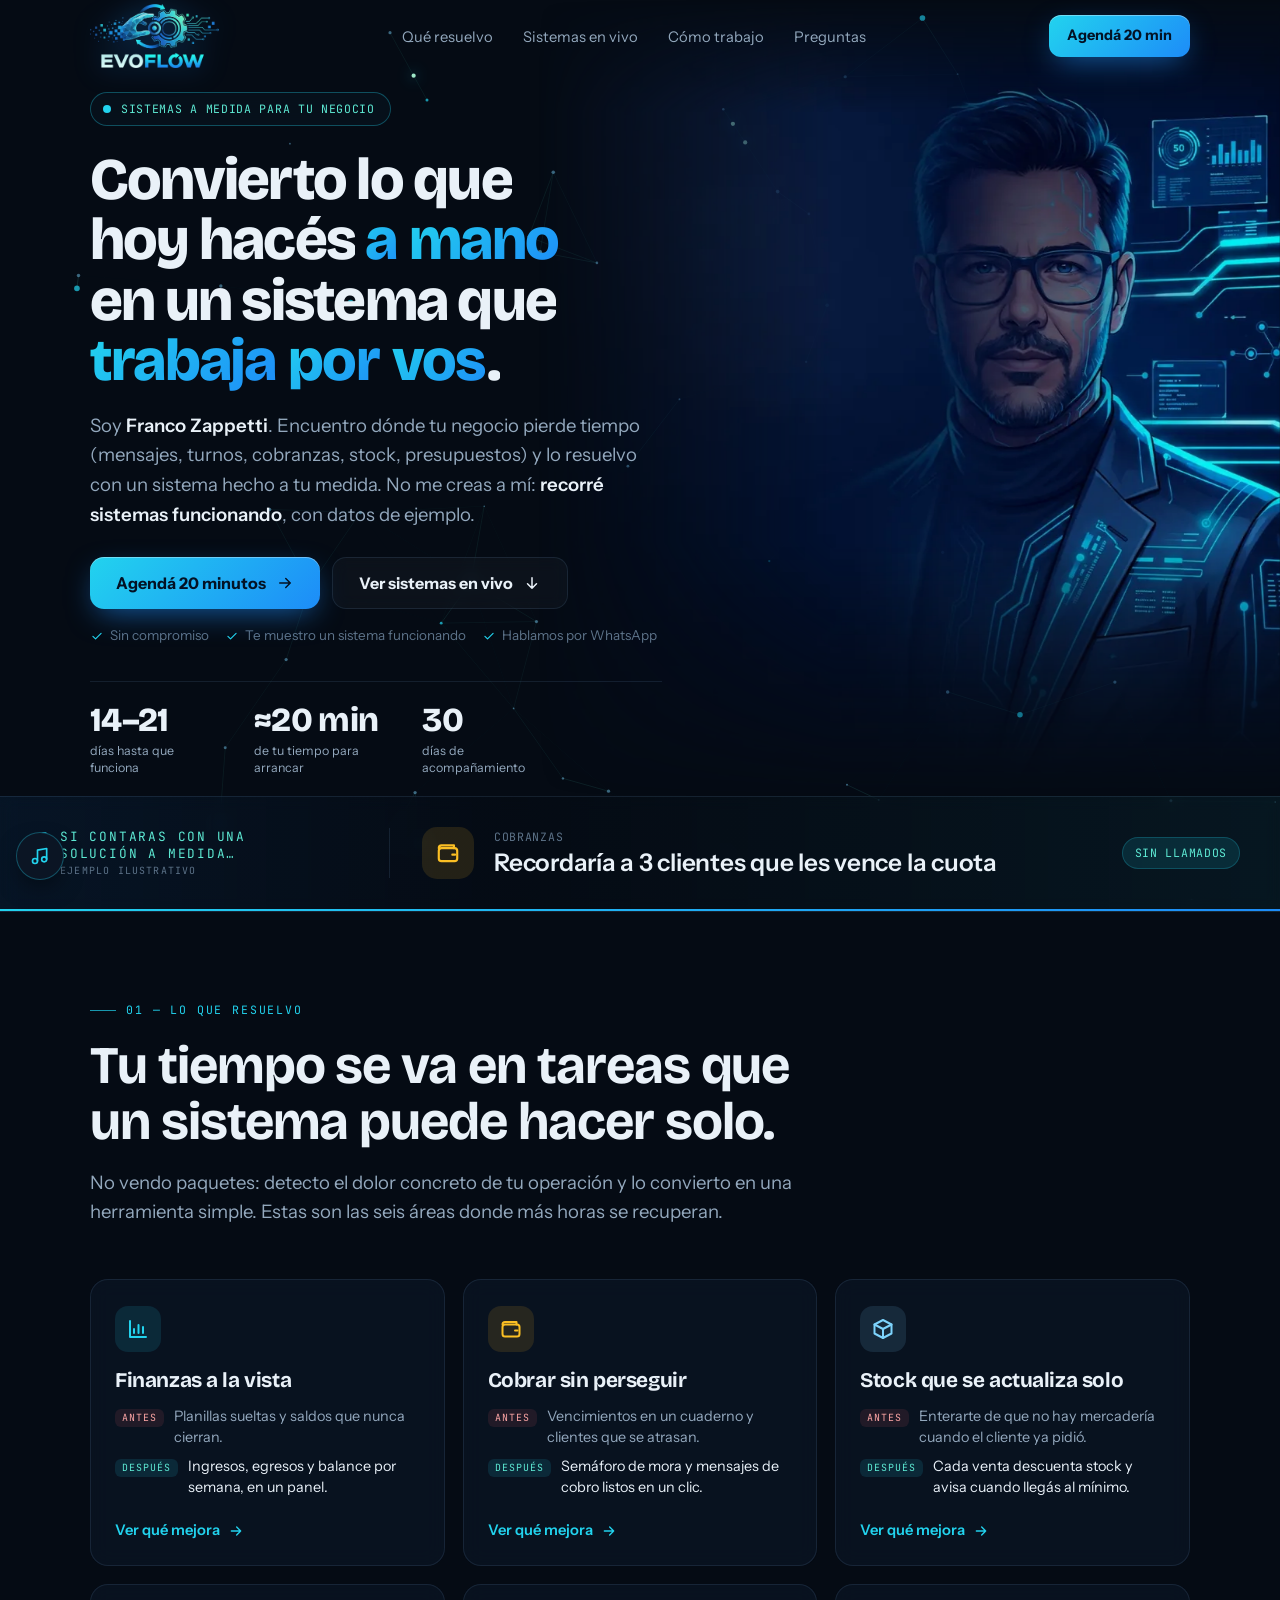
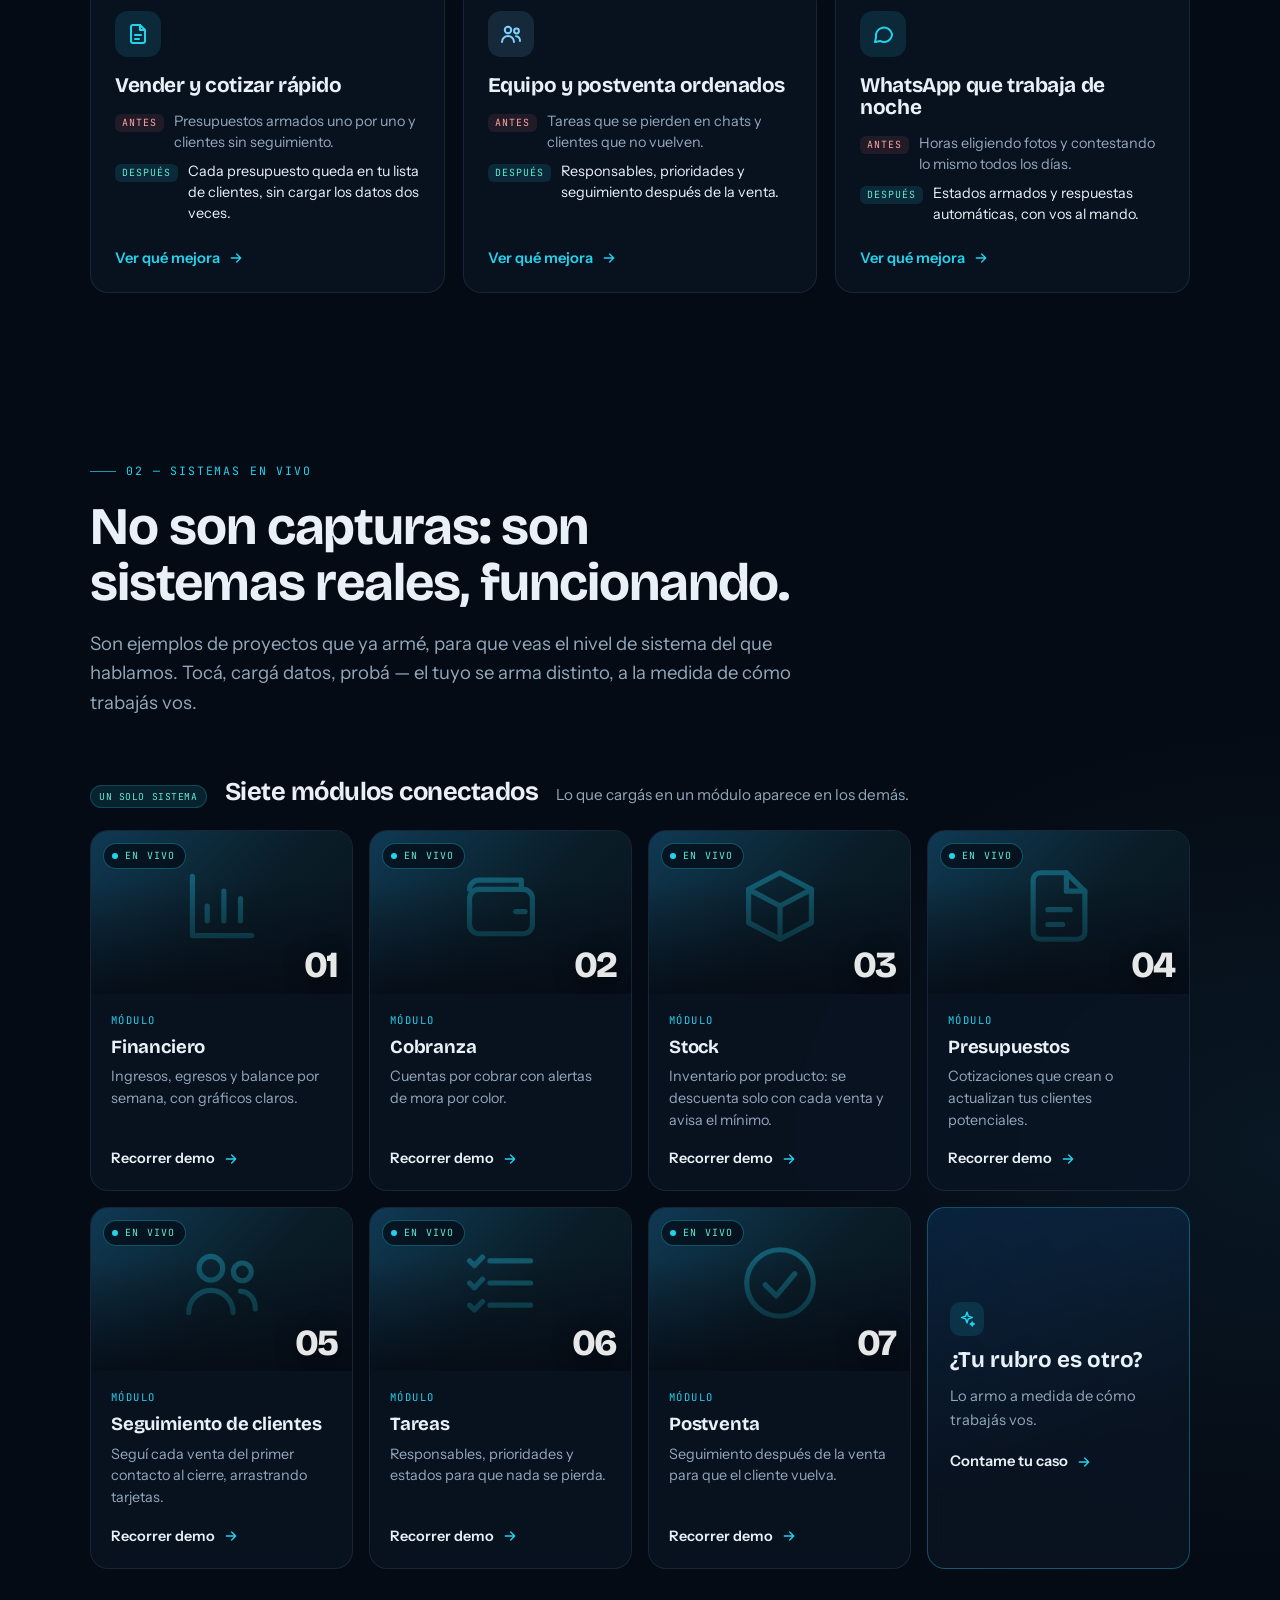
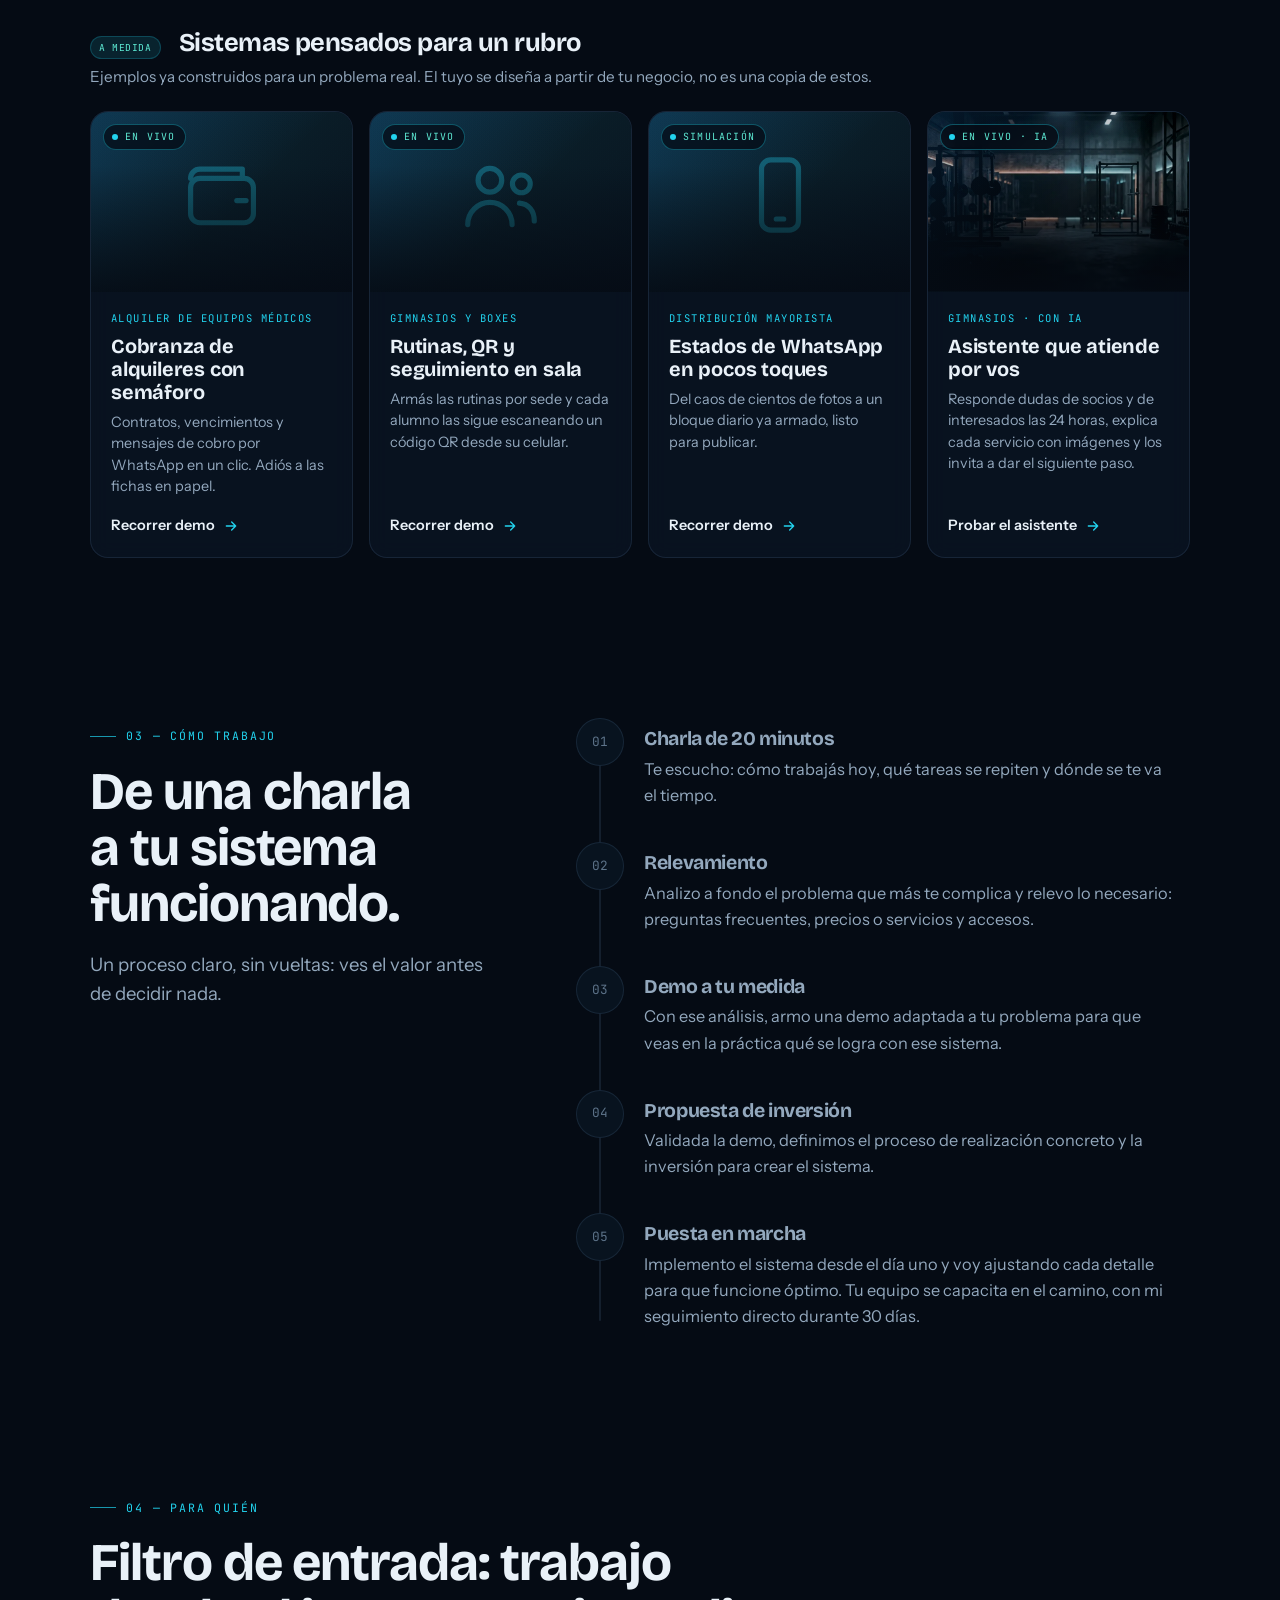
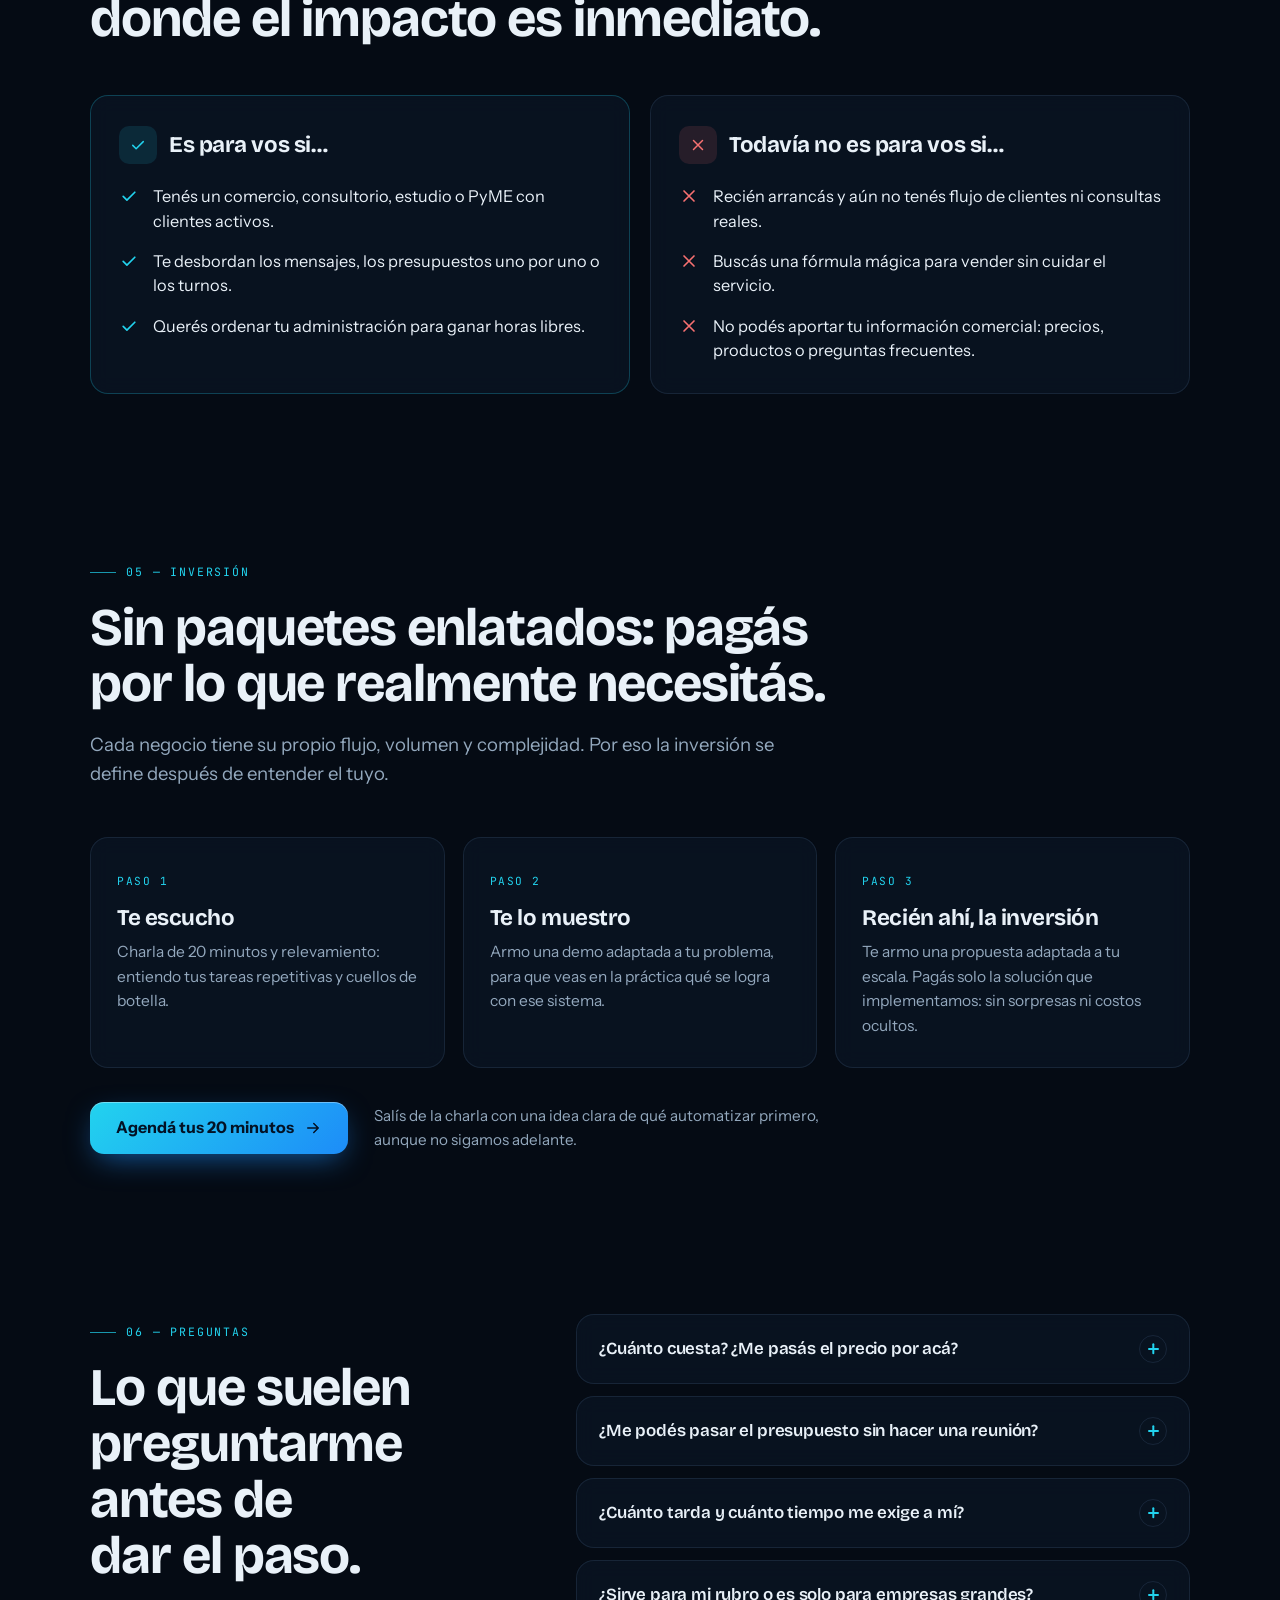
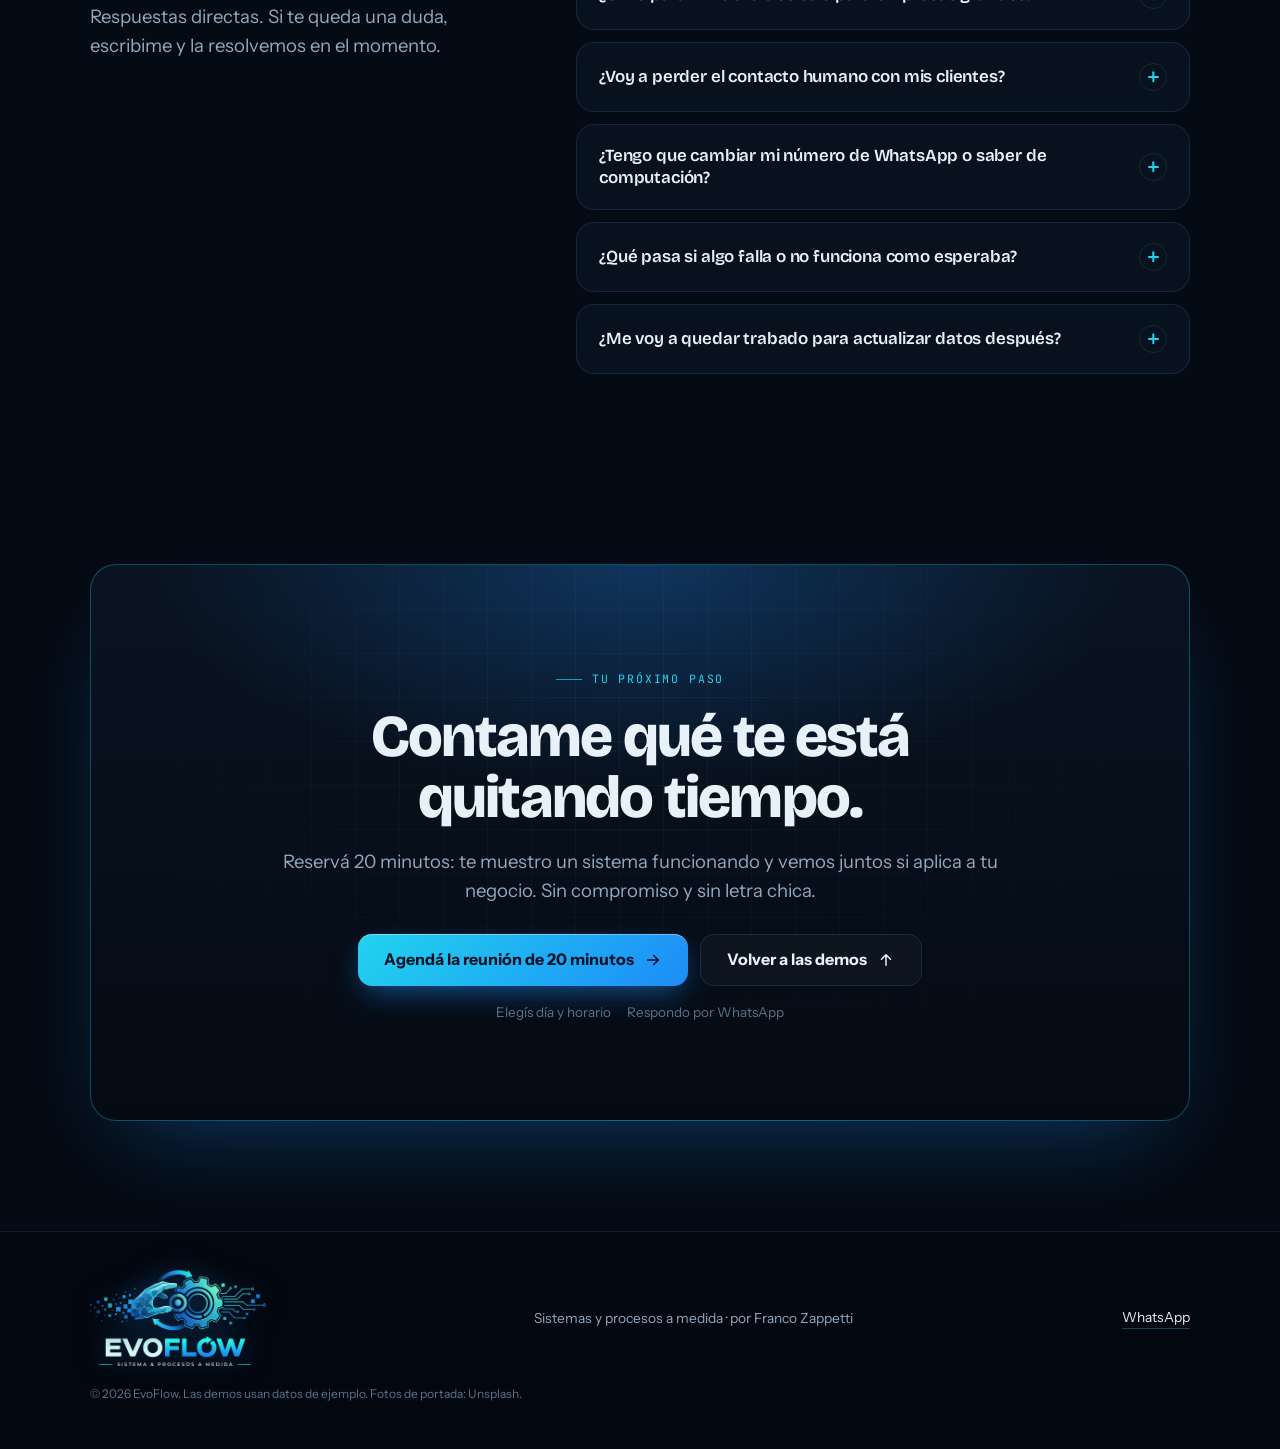
==== commit 48e48b20: "Add files via upload" ====
--- a/index.html
+++ b/index.html
@@ -284,11 +284,11 @@
 .sticky-cta .btn{width:100%;box-shadow:0 14px 40px -6px rgba(0,0,0,.8),0 10px 30px -8px rgba(29,140,248,.7)}
 
 /* Música de fondo (widget discreto) */
-.music-fab{position:fixed;right:16px;bottom:20px;z-index:130;width:48px;height:48px;border-radius:50%;display:grid;place-items:center;background:var(--panel-solid);border:1px solid var(--line-2);color:var(--em-2);box-shadow:0 10px 26px -8px rgba(0,0,0,.7);transition:transform .25s var(--ease),box-shadow .25s var(--ease),background .3s,color .3s}
+.music-fab{position:fixed;left:16px;bottom:20px;z-index:130;width:48px;height:48px;border-radius:50%;display:grid;place-items:center;background:var(--panel-solid);border:1px solid var(--line-2);color:var(--em-2);box-shadow:0 10px 26px -8px rgba(0,0,0,.7);transition:transform .25s var(--ease),box-shadow .25s var(--ease),background .3s,color .3s}
 .music-fab svg{width:20px;height:20px}
 .music-fab:hover{transform:translateY(-2px);box-shadow:0 16px 34px -8px rgba(29,140,248,.55)}
 .music-fab.playing{color:#031225;background:var(--grad);border-color:transparent;box-shadow:0 0 0 6px rgba(34,211,238,.12),0 16px 34px -8px rgba(29,140,248,.7)}
-.music-panel{position:fixed;right:16px;bottom:78px;z-index:129;width:320px;max-width:calc(100vw - 32px);border-radius:var(--r-m);border:1px solid var(--line-2);background:var(--panel-solid);box-shadow:0 30px 60px -20px rgba(0,0,0,.75);overflow:hidden;opacity:0;transform:translateY(14px) scale(.97);pointer-events:none;transition:opacity .3s var(--ease),transform .35s var(--ease)}
+.music-panel{position:fixed;left:16px;bottom:78px;z-index:129;width:320px;max-width:calc(100vw - 32px);border-radius:var(--r-m);border:1px solid var(--line-2);background:var(--panel-solid);box-shadow:0 30px 60px -20px rgba(0,0,0,.75);overflow:hidden;opacity:0;transform:translateY(14px) scale(.97);pointer-events:none;transition:opacity .3s var(--ease),transform .35s var(--ease)}
 .music-panel.open{opacity:1;transform:none;pointer-events:auto}
 .music-panel-h{display:flex;align-items:center;justify-content:space-between;gap:10px;padding:10px 10px 10px 14px;border-bottom:1px solid var(--line);font-family:var(--f-mono);font-size:.72rem;letter-spacing:.1em;text-transform:uppercase;color:var(--mut)}
 .music-panel-h span{display:inline-flex;align-items:center;gap:8px}
